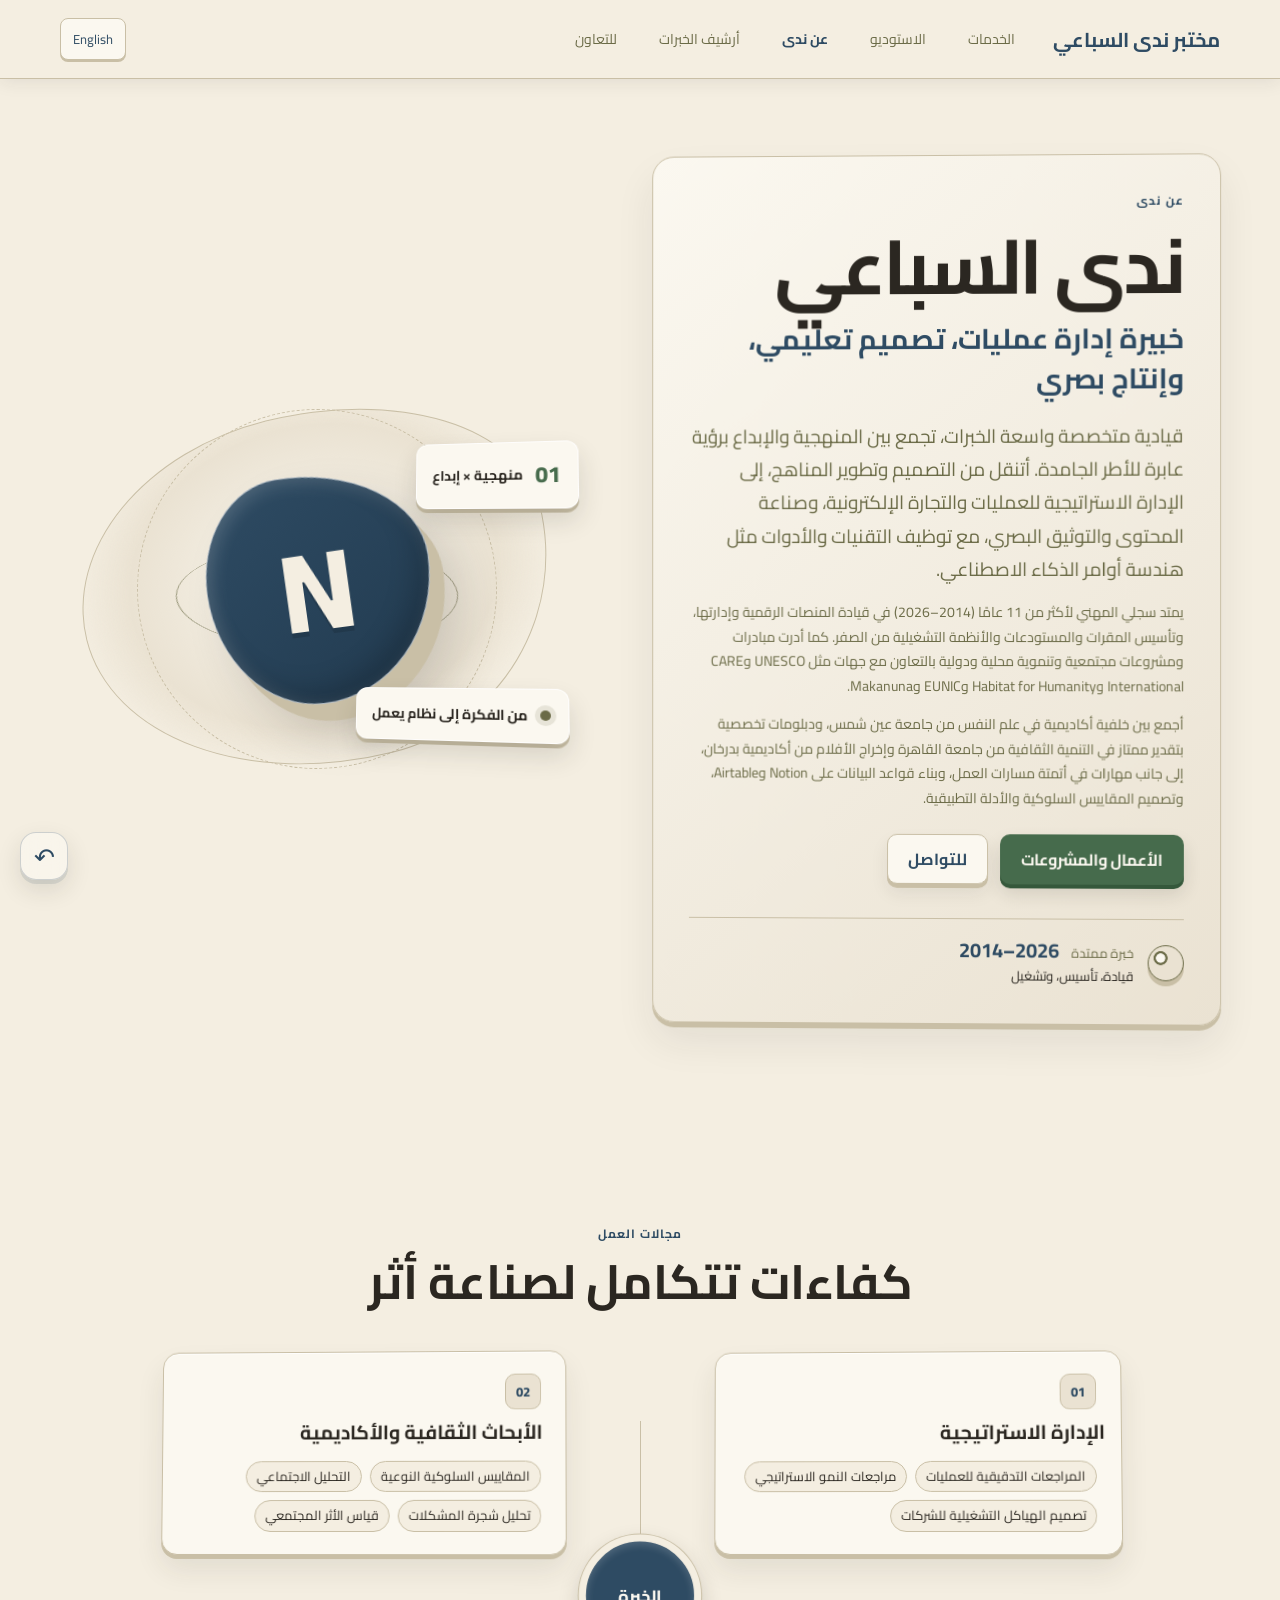
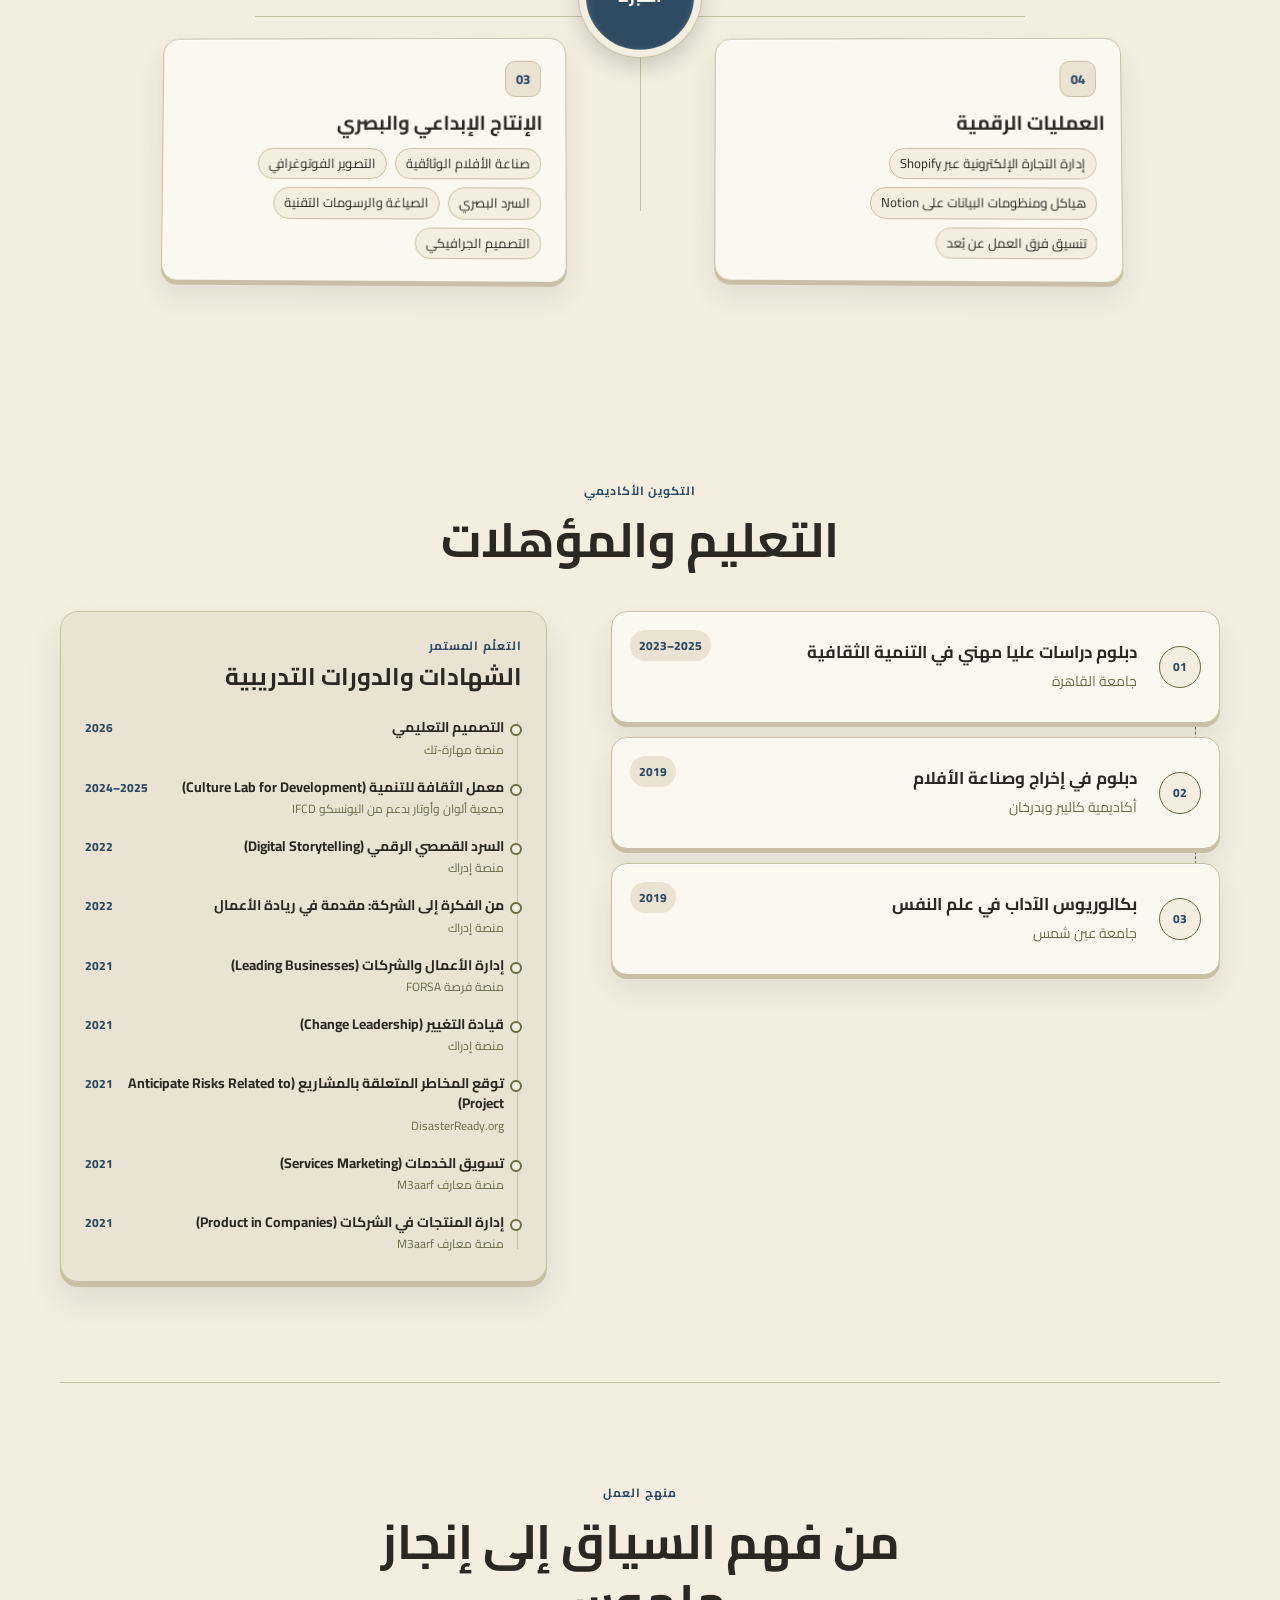
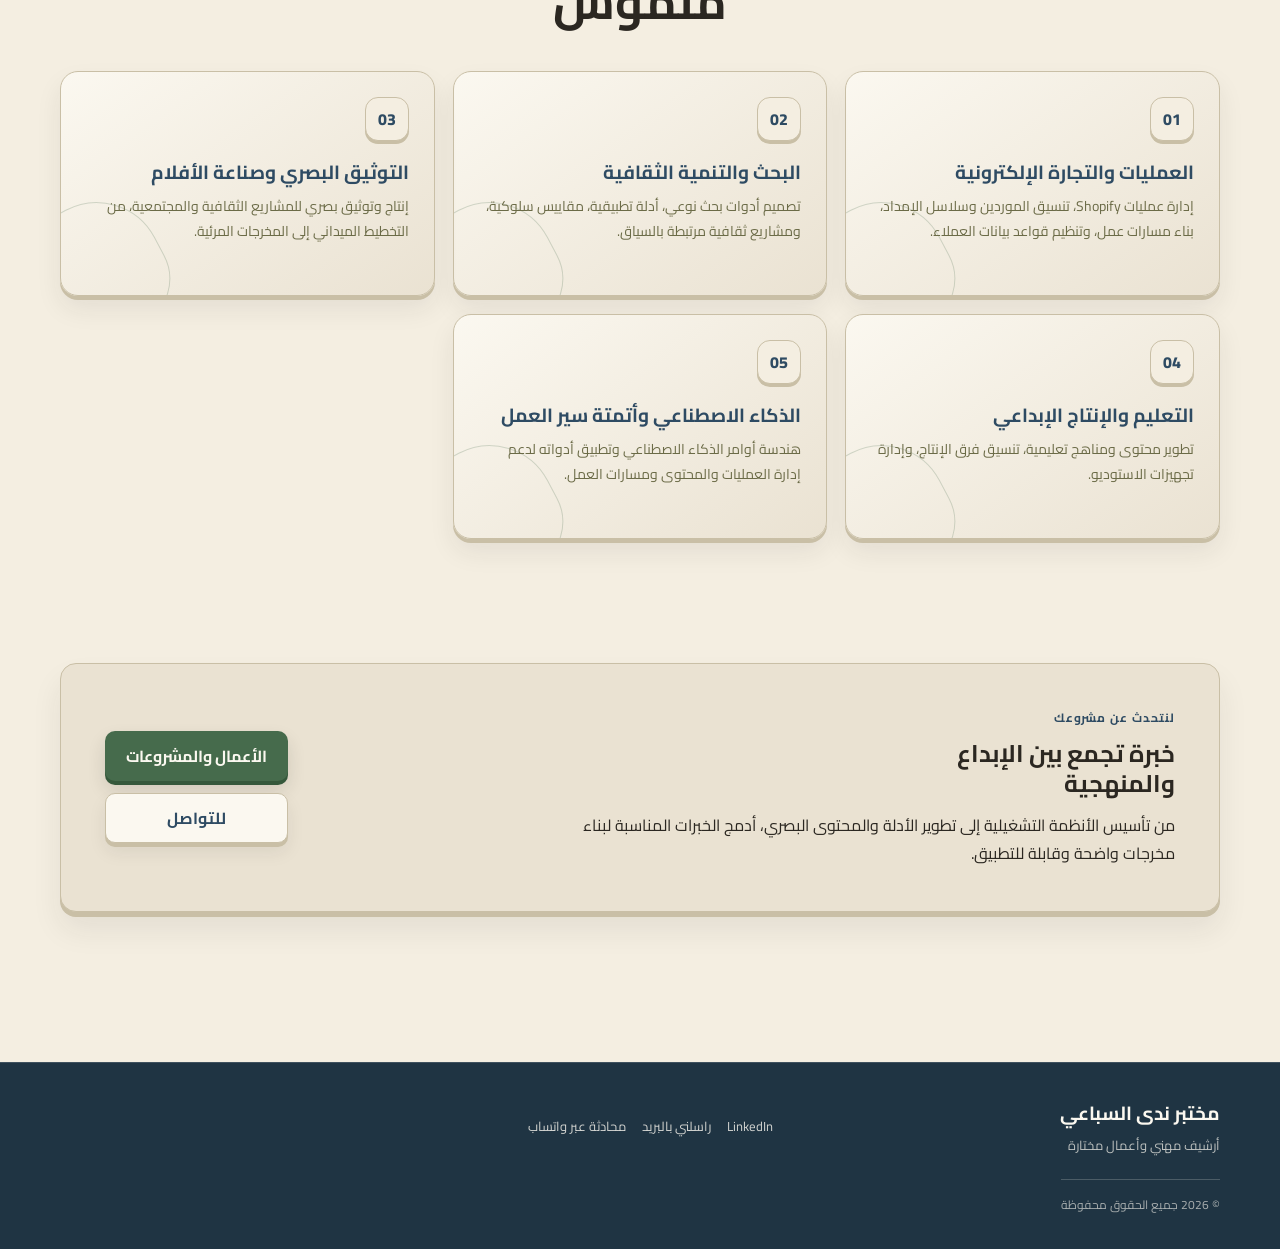
==== about.html @ 6139aafd "Initial commit" ====
<!doctype html>
<html lang="ar" dir="rtl">
<head>
  <meta charset="utf-8">
  <meta name="viewport" content="width=device-width, initial-scale=1">
  <meta name="description" content="ندى السباعي قيادية متخصصة في إدارة العمليات والتجارة الإلكترونية، والتصميم التعليمي، والأبحاث الثقافية، والإنتاج البصري، وهندسة أوامر الذكاء الاصطناعي، بخبرة تمتد لأكثر من 11 عامًا.">
  <title>ندى السباعي | إدارة العمليات، الأبحاث والإنتاج البصري</title>
  <link rel="preconnect" href="https://fonts.googleapis.com">
  <link rel="preconnect" href="https://fonts.gstatic.com" crossorigin>
  <link href="https://fonts.googleapis.com/css2?family=Cairo:wght@400;500;600;700;800&display=swap" rel="stylesheet">
  <link rel="stylesheet" href="style.css">
  <script type="application/ld+json">
    {
      "@context": "https://schema.org",
      "@type": "AboutPage",
      "name": "About Nada Elsebaee",
      "mainEntity": {
        "@type": "Person",
        "name": "Nada Elsebaee",
        "alternateName": "SOUAD (NADA) AHMED EL-SEBAEE",
        "jobTitle": "Operations leader, instructional designer, and visual producer",
        "sameAs": [
          "https://linkedin.com/in/nada-elsebaee-25632b138"
        ],
        "knowsAbout": [
          "Strategic operations",
          "Digital operations",
          "Instructional design",
          "Cultural and academic research",
          "Creative and visual production",
          "AI prompt engineering"
        ]
      }
    }
  </script>
</head>
<body data-page="about">
  <div id="site-header"></div>
  <main class="wrap page-main about-main">
    <section class="about-hero" aria-labelledby="about-title">
      <header class="about-hero-copy">
        <p class="eyebrow" data-copy="aboutEyebrow">عن ندى</p>
        <h1 id="about-title" data-copy="aboutTitle">ندى السباعي</h1>
        <p class="about-subtitle" data-about="subtitle">خبيرة إدارة عمليات، تصميم تعليمي، وإنتاج بصري</p>
        <p class="lead about-lead" data-about="intro">قيادية متخصصة واسعة الخبرات، تجمع بين المنهجية والإبداع برؤية عابرة للأطر الجامدة. أتنقل من التصميم وتطوير المناهج، إلى الإدارة الاستراتيجية للعمليات والتجارة الإلكترونية، وصناعة المحتوى والتوثيق البصري، مع توظيف التقنيات والأدوات مثل هندسة أوامر الذكاء الاصطناعي.</p>
        <p class="about-bio-detail" data-about="experienceStory">يمتد سجلي المهني لأكثر من 11 عامًا (2014–2026) في قيادة المنصات الرقمية وإدارتها، وتأسيس المقرات والمستودعات والأنظمة التشغيلية من الصفر. كما أدرت مبادرات ومشروعات مجتمعية وتنموية محلية ودولية بالتعاون مع جهات مثل UNESCO وCARE International وHabitat for Humanity وEUNIC وMakanuna.</p>
        <p class="about-bio-detail" data-about="educationStory">أجمع بين خلفية أكاديمية في علم النفس من جامعة عين شمس، ودبلومات تخصصية بتقدير ممتاز في التنمية الثقافية من جامعة القاهرة وإخراج الأفلام من أكاديمية بدرخان، إلى جانب مهارات في أتمتة مسارات العمل، وبناء قواعد البيانات على Notion وAirtable، وتصميم المقاييس السلوكية والأدلة التطبيقية.</p>
        <div class="about-actions">
          <a class="button button-primary" href="archive.html" data-about="workCta">الأعمال والمشروعات</a>
          <a class="button button-secondary" href="contact.html" data-about="contactCta">للتواصل</a>
        </div>
        <div class="about-experience">
          <span class="about-experience-mark" aria-hidden="true"></span>
          <div>
            <span class="about-experience-label" data-about="experienceLabel">خبرة ممتدة</span>
            <strong data-about="experienceValue" dir="ltr">2014–2026</strong>
            <span data-about="experienceCaption">قيادة، تأسيس، وتشغيل</span>
          </div>
        </div>
      </header>
      <div class="about-hero-visual" aria-hidden="true">
        <div class="about-orbit about-orbit-outer"></div>
        <div class="about-orbit about-orbit-inner"></div>
        <div class="about-visual-disc"><span>N</span></div>
        <div class="about-float-card about-float-card-top"><span>01</span><b data-about="heroVisualLabel">منهجية × إبداع</b></div>
        <div class="about-float-card about-float-card-bottom"><span class="about-float-dot"></span><b data-about="heroVisualCaption">من الفكرة إلى نظام يعمل</b></div>
      </div>
    </section>

    <section class="about-section about-expertise-section" aria-labelledby="competencies-title">
      <header class="about-section-heading">
        <p class="eyebrow" data-about="competenciesEyebrow">مجالات العمل</p>
        <h2 id="competencies-title" data-about="competenciesTitle">كفاءات تتكامل لصناعة أثر</h2>
      </header>
      <div class="about-expertise-graphic">
        <div class="about-competencies" id="about-competencies"></div>
        <div class="about-expertise-core" aria-hidden="true"><span data-about="competenciesCenter">الخبرة</span></div>
      </div>
    </section>

    <section class="about-section about-learning-section" aria-labelledby="education-title">
      <header class="about-section-heading">
        <p class="eyebrow" data-about="educationEyebrow">التكوين الأكاديمي</p>
        <h2 id="education-title" data-about="educationTitle">التعليم والمؤهلات</h2>
      </header>
      <ol class="about-education-list" id="about-education"></ol>
      <aside class="about-training-rail" aria-labelledby="training-title">
        <div class="about-training-heading">
          <p class="eyebrow" data-about="trainingEyebrow">التعلّم المستمر</p>
          <h2 id="training-title" data-about="trainingTitle">الشهادات والدورات التدريبية</h2>
        </div>
        <ol class="about-training-list" id="about-trainings"></ol>
      </aside>
    </section>

    <section class="about-section about-approach-section" aria-labelledby="approach-title">
      <header class="about-section-heading">
        <p class="eyebrow" data-home="approachEyebrow"></p>
        <h2 id="approach-title" data-home="approachTitle"></h2>
      </header>
      <div class="about-approach-grid" id="about-approach"></div>
    </section>

    <section class="about-cta" aria-labelledby="about-cta-title">
      <div class="about-cta-copy">
        <p class="eyebrow" data-about="ctaEyebrow">لنتحدث عن مشروعك</p>
        <h2 id="about-cta-title" data-about="ctaTitle">خبرة تجمع بين الإبداع والمنهجية</h2>
        <p data-about="ctaText">من تأسيس الأنظمة التشغيلية إلى تطوير الأدلة والمحتوى البصري، أدمج الخبرات المناسبة لبناء مخرجات واضحة وقابلة للتطبيق.</p>
      </div>
      <div class="about-cta-actions">
        <a class="button button-primary" href="archive.html" data-about="workCta">الأعمال والمشروعات</a>
        <a class="button button-secondary" href="contact.html" data-about="contactCta">للتواصل</a>
      </div>
    </section>
  </main>
  <div id="site-footer"></div>
  <script src="content.js"></script>
  <script src="script.js"></script>
</body>
</html>
---- style.css ----
:root {
  color-scheme: light;
  --paper: #F4EEE1;
  --ink: #2B2721;
  --rust: #B5593A;
  --olive: #6B6B47;
  --blue: #2E4B63;
  --line: #C9BFA6;
  --white: #FBF8F0;
  --surface: #EAE2D2;
  --surface-blue: #E7E0D2;
  --muted: var(--olive);
  --blue-dark: #223B50;
  --accent-green: #466B4C;
  --accent-green-light: #C9D8B8;
  --gold: var(--accent-green);
  --page-gutter: 24px;
  --serif: "Cairo", Tahoma, Arial, sans-serif;
  --sans: "Cairo", Tahoma, Arial, sans-serif;
  font-family: var(--sans);
  color: var(--ink);
  background: var(--paper);
  font-synthesis: none;
  text-rendering: optimizeLegibility;
}

* { box-sizing: border-box; }
html { scroll-behavior: smooth; }
body {
  margin: 0;
  background: var(--paper);
  color: var(--ink);
  font-size: 16px;
  line-height: 1.75;
}
body, button { font-family: var(--sans); }
a { color: var(--blue); }
a:hover { color: var(--blue-dark); }
button { color: inherit; }
button:focus-visible, a:focus-visible {
  outline: 3px solid var(--gold);
  outline-offset: 3px;
}
::selection { background: var(--gold); color: var(--ink); }
.wrap {
  width: min(1160px, calc(100% - var(--page-gutter) - var(--page-gutter)));
  margin-inline: auto;
}
.is-hidden { display: none !important; }

#site-header {
  position: sticky;
  top: 0;
  z-index: 30;
}
.site-header {
  position: relative;
  background: rgba(244,238,225,.96);
  border-bottom: 1px solid var(--line);
  backdrop-filter: blur(12px);
  box-shadow: 0 4px 16px rgba(43,39,33,.08);
}
.header-inner {
  min-height: 78px;
  display: flex;
  align-items: center;
  gap: clamp(12px, 2vw, 28px);
}
.brand, .footer-brand {
  color: var(--blue);
  font-family: var(--serif);
  font-size: 20px;
  font-weight: 700;
  text-decoration: none;
  white-space: nowrap;
}
.nav-shell {
  position: relative;
  min-width: 0;
  flex: 1 1 0;
}
.main-nav {
  display: flex;
  align-items: center;
  gap: clamp(12px, 1.8vw, 22px);
  overflow-x: auto;
  overflow-y: hidden;
  padding: 8px 2px;
  scrollbar-width: none;
  overscroll-behavior-x: contain;
  -webkit-overflow-scrolling: touch;
  touch-action: pan-x;
  scroll-padding-inline: 12px;
  white-space: nowrap;
}
.main-nav::-webkit-scrollbar { display: none; }
.nav-scroll {
  position: absolute;
  top: 50%;
  z-index: 2;
  display: none;
  width: 30px;
  height: 34px;
  place-items: center;
  padding: 0;
  border: 1px solid var(--line);
  border-radius: 7px;
  background: rgba(244,238,225,.96);
  color: var(--blue);
  cursor: pointer;
  line-height: 1;
  transform: translateY(-50%);
}
.nav-scroll svg { display: block; direction: ltr; }
.nav-scroll-left { left: 0; }
.nav-scroll-right { right: 0; }
.nav-scroll:disabled { opacity: .35; cursor: default; }
.nav-shell.has-overflow .main-nav { scroll-behavior: smooth; }
.nav-shell.has-overflow .main-nav { padding-inline: 38px; }
.nav-shell.has-overflow .nav-scroll { display: none; }
.header-controls { flex: 0 0 auto; }
@media (hover: hover) and (pointer: fine) {
  .nav-shell.has-overflow .nav-scroll { display: grid; }
}
.nav-link {
  display: inline-flex;
  align-items: center;
  min-height: 34px;
  padding: 5px 9px;
  border: 1px solid transparent;
  border-radius: 8px;
  color: var(--muted);
  font-size: 14px;
  text-decoration: none;
  white-space: nowrap;
  transform: perspective(500px) translateZ(0);
  transition: color .18s ease, transform .18s ease, box-shadow .18s ease, background-color .18s ease;
}
.nav-link:hover, .nav-link.is-active { color: var(--blue); }
.nav-link.is-active { font-weight: 700; }
.nav-link:hover, .nav-link:focus-visible {
  border-color: var(--line);
  background: var(--white);
  box-shadow: 0 5px 10px rgba(46,75,99,.14);
  transform: perspective(500px) translateY(-2px) rotateX(7deg);
}
.header-controls { display: flex; align-items: center; gap: 10px; }
.language-toggle {
  background: var(--white);
  border: 1px solid var(--line);
  border-radius: 8px;
  cursor: pointer;
}
.language-toggle { padding: 8px 12px; color: var(--blue); font-size: 13px; }

.hero {
  display: grid;
  grid-template-columns: minmax(0, 1.1fr) minmax(300px, .9fr);
  gap: clamp(32px, 6vw, 88px);
  align-items: center;
  padding-block: clamp(56px, 8vw, 104px);
}
.eyebrow {
  margin: 0 0 12px;
  color: var(--blue);
  font-size: 12px;
  font-weight: 700;
  letter-spacing: .08em;
  line-height: 1.6;
  text-transform: uppercase;
}
h1, h2, h3, p { margin-top: 0; }
h1, h2 {
  color: var(--ink);
  font-family: var(--serif);
  line-height: 1.25;
}
.hero h1 {
  max-width: 15ch;
  margin-bottom: 16px;
  color: var(--blue);
  font-size: clamp(42px, 6vw, 72px);
  line-height: 1.32;
  letter-spacing: normal;
}
.hero-subtitle {
  margin-bottom: 18px;
  color: var(--ink);
  font-size: clamp(16px, 2vw, 20px);
  font-weight: 600;
  line-height: 1.65;
}
.hero-text, .lead {
  max-width: 66ch;
  margin-bottom: 0;
  color: var(--muted);
  font-size: 18px;
}
.actions { display: flex; flex-wrap: wrap; gap: 12px; margin-top: 28px; }
.button {
  display: inline-flex;
  min-height: 48px;
  align-items: center;
  justify-content: center;
  padding: 10px 20px;
  border: 1px solid transparent;
  border-radius: 8px;
  font-weight: 700;
  text-decoration: none;
  transition: transform .18s ease, background-color .18s ease;
}
.button:hover { transform: translateY(-2px); }
.button-primary { background: var(--blue); color: var(--white); }
.button-primary:hover { background: var(--blue-dark); color: var(--white); }
.button-secondary { border-color: var(--line); background: var(--white); color: var(--blue); }
.hero-proof { margin: 20px 0 0; color: var(--muted); font-size: 14px; }

.media-placeholder {
  position: relative;
  display: flex;
  overflow: hidden;
  align-items: center;
  justify-content: center;
  background: var(--white);
  border: 1px solid var(--line);
  color: #918975;
}
.hero-visual {
  min-height: 420px;
  flex-direction: column;
  gap: 18px;
  border-radius: 18px;
  box-shadow: 0 22px 60px rgba(46,75,99,.12);
}
.placeholder-mark {
  display: grid;
  width: 66px;
  height: 66px;
  place-items: center;
  border: 1px solid var(--line);
  border-radius: 50%;
  color: #D2C9B7;
  font-family: var(--serif);
  font-size: 30px;
}
.placeholder-caption { color: #918975; font-size: 12px; }

.proof-strip { background: var(--blue); color: var(--white); }
.proof-grid { display: grid; grid-template-columns: repeat(3, 1fr); padding-block: 26px; }
.proof-grid > div { display: flex; flex-direction: column; align-items: center; padding: 0 18px; text-align: center; }
.proof-grid > div + div { border-inline-start: 1px solid rgba(251,248,240,.3); }
.proof-grid strong { color: var(--accent-green-light); font-family: var(--serif); font-size: 25px; line-height: 1.25; }
.proof-grid span { color: rgba(251,248,240,.9); font-size: 13px; }

.section { padding-block: 76px; }
.section-tint { background: var(--surface); }
.home-services-intro { max-width: 62ch; margin: 12px 0 0; color: var(--muted); font-size: 16px; }
.service-grid { display: grid; grid-template-columns: repeat(3, minmax(0, 1fr)); gap: 20px; }
.service-card {
  position: relative;
  display: flex;
  min-width: 0;
  min-height: 270px;
  flex-direction: column;
  align-items: flex-start;
  overflow: hidden;
  padding: 24px;
  border: 1px solid var(--line);
  border-radius: 16px;
  background: var(--white);
  box-shadow: 0 4px 0 var(--line), 0 15px 28px rgba(43,39,33,.08), inset 0 1px rgba(255,255,255,.85);
  transform: perspective(1000px) translateZ(0) rotateX(1deg);
  transform-style: preserve-3d;
  transition: transform .25s ease, box-shadow .25s ease, border-color .25s ease;
}
.service-card::after {
  position: absolute;
  top: -50px;
  inset-inline-end: -40px;
  width: 180px;
  height: 180px;
  border: 1px solid rgba(107,107,71,.18);
  border-radius: 50%;
  background: radial-gradient(circle at 36% 36%, rgba(201,216,184,.28), transparent 68%);
  content: "";
  pointer-events: none;
  transform: translateZ(14px);
}
.service-card:hover, .service-card:focus-within {
  z-index: 2;
  border-color: var(--olive);
  box-shadow: 0 8px 0 var(--line), 0 24px 40px rgba(43,39,33,.15), inset 0 1px rgba(255,255,255,.9);
  transform: perspective(1000px) translateY(-6px) rotateX(3deg) rotateY(-2deg);
}
.service-card-number {
  position: relative;
  z-index: 1;
  display: inline-grid;
  width: 42px;
  height: 42px;
  place-items: center;
  margin-bottom: 20px;
  border: 1px solid var(--line);
  border-radius: 12px;
  background: var(--surface);
  box-shadow: 0 3px 0 var(--line);
  color: var(--blue);
  font-size: 14px;
  font-weight: 800;
  transform: translateZ(25px);
}
.service-card-orbit {
  position: absolute;
  top: 15px;
  inset-inline-end: 15px;
  width: 74px;
  height: 74px;
  border: 1px solid rgba(46,75,99,.22);
  border-radius: 50%;
  transform: rotateX(62deg) rotateZ(-28deg) translateZ(20px);
  pointer-events: none;
}
.service-card-title { position: relative; z-index: 1; max-width: 28ch; margin: 0 0 10px; font-size: 19px; line-height: 1.5; transform: translateZ(18px); }
.service-card-description { position: relative; z-index: 1; margin: 0 0 18px; color: var(--muted); font-size: 14px; line-height: 1.8; }
.service-card-link { position: relative; z-index: 1; margin-top: auto; color: var(--blue); font-size: 13px; font-weight: 800; text-decoration: none; }
.service-card-link:hover { text-decoration: underline; text-underline-offset: 4px; }
.service-card-home { min-height: 245px; }
.service-card-home .service-card-title { margin-bottom: 8px; }
.service-card-home .service-card-description { margin-bottom: 16px; }
.services-main { padding-top: clamp(42px, 7vw, 84px); }
.services-hero { position: relative; display: flex; min-height: 300px; flex-direction: column; justify-content: center; overflow: hidden; margin-bottom: 42px; padding: clamp(28px, 6vw, 64px); border: 1px solid var(--line); border-radius: 24px; background: linear-gradient(115deg, var(--surface), var(--white)); box-shadow: 0 6px 0 var(--line), 0 22px 40px rgba(43,39,33,.08); isolation: isolate; }
.services-hero h1 { position: relative; z-index: 1; max-width: 16ch; margin: 0 0 14px; color: var(--blue); font-size: clamp(38px, 5.5vw, 64px); line-height: 1.25; }
.services-hero > .eyebrow, .services-hero > .lead { position: relative; z-index: 1; max-width: 62ch; }
.services-hero-orbit { position: absolute; top: 50%; inset-inline-end: 8%; display: grid; width: clamp(170px, 22vw, 260px); aspect-ratio: 1; place-items: center; border: 1px solid rgba(46,75,99,.2); border-radius: 50%; background: radial-gradient(circle at 35% 30%, var(--white), var(--surface) 66%, transparent 68%); box-shadow: inset 0 0 0 14px rgba(255,255,255,.28), 0 18px 34px rgba(43,39,33,.1); color: var(--blue); font-size: clamp(24px, 4vw, 42px); font-weight: 800; transform: translateY(-50%) rotate(-12deg); }
.services-hero-orbit::before, .services-hero-orbit::after { position: absolute; inset: 12%; border: 1px dashed rgba(107,107,71,.42); border-radius: 50%; content: ""; transform: rotate(38deg) scaleY(.62); }
.services-hero-orbit::after { inset: -4%; border-style: solid; opacity: .45; transform: rotate(-35deg) scaleY(.72); }
.services-hero-orbit span { transform: translateZ(24px); }
.services-grid-section { padding-bottom: clamp(48px, 7vw, 82px); }
.services-page-grid { grid-template-columns: repeat(2, minmax(0, 1fr)); gap: 22px; }
.services-page-grid .service-card { min-height: 340px; padding: 28px; }
.service-example-list { position: relative; z-index: 1; display: flex; flex-wrap: wrap; gap: 8px; margin: auto 0 0; padding: 18px 0 0; list-style: none; }
.service-example-link { display: inline-flex; min-height: 34px; align-items: center; padding: 5px 11px; border: 1px solid var(--line); border-radius: 999px; background: var(--paper); color: var(--blue); font-size: 12px; font-weight: 700; line-height: 1.5; text-decoration: none; transition: transform .18s ease, box-shadow .18s ease; }
.service-example-link:hover, .service-example-link:focus-visible { box-shadow: 0 3px 0 var(--line); transform: translateY(-2px); }
.services-contact-panel { display: grid; grid-template-columns: 74px minmax(0, 1fr) auto; gap: 22px; align-items: center; margin-bottom: 60px; padding: clamp(22px, 4vw, 38px); border: 1px solid var(--line); border-radius: 20px; background: var(--blue); box-shadow: 0 6px 0 var(--blue-dark), 0 20px 36px rgba(43,39,33,.16); color: var(--white); }
.services-contact-mark { display: grid; width: 68px; height: 68px; place-items: center; border: 1px solid rgba(255,255,255,.35); border-radius: 18px; background: rgba(255,255,255,.1); box-shadow: 0 5px 0 rgba(0,0,0,.12); color: var(--white); font-size: 32px; font-weight: 800; transform: perspective(500px) rotateY(-12deg) rotateX(5deg); }
.services-contact-panel .eyebrow { color: var(--accent-green-light); }
.services-contact-panel h2 { max-width: 32ch; margin: 0; color: var(--white); font-size: clamp(22px, 3vw, 32px); }
.services-contact-actions { display: flex; flex-direction: column; gap: 10px; }
.services-contact-actions .button-primary { background: var(--accent-green); }
.services-contact-actions .button-secondary { border-color: rgba(255,255,255,.4); }
.section-heading {
  display: flex;
  align-items: end;
  justify-content: space-between;
  gap: 24px;
  margin-bottom: 28px;
}
.section-heading h2, .section h2 { margin-bottom: 0; font-size: clamp(28px, 3.5vw, 40px); }
.text-link { color: var(--blue); font-size: 14px; font-weight: 700; text-decoration: none; }
.text-link:hover { text-decoration: underline; text-underline-offset: 4px; }
.project-grid { display: grid; grid-template-columns: repeat(3, minmax(0, 1fr)); gap: 22px; }
.experience-timeline {
  position: relative;
  display: flex;
  gap: 8px;
  margin: 0 0 22px;
  padding: 0 4px 12px;
  overflow-x: auto;
  direction: rtl;
  scrollbar-width: thin;
  scrollbar-color: var(--line) transparent;
}
.experience-timeline::before {
  position: absolute;
  right: 10px;
  bottom: 5px;
  left: 10px;
  height: 2px;
  background: var(--line);
  content: "";
}
.experience-year {
  position: relative;
  z-index: 1;
  min-width: 56px;
  padding: 4px 9px;
  border: 1px solid transparent;
  border-radius: 100px;
  background: var(--paper);
  color: var(--muted);
  cursor: pointer;
  font: inherit;
  font-size: 13px;
  line-height: 1.5;
  white-space: nowrap;
  transition: color .2s ease, border-color .2s ease, background-color .2s ease;
}
.experience-year:hover, .experience-year.is-active {
  border-color: var(--blue);
  background: var(--blue);
  color: var(--white);
}
.experience-carousel-controls {
  display: flex;
  justify-content: space-between;
  gap: 12px;
  margin-bottom: 12px;
}
.carousel-arrow {
  display: grid;
  width: 44px;
  height: 44px;
  place-items: center;
  border: 1px solid var(--blue);
  border-radius: 50%;
  background: var(--white);
  color: var(--blue);
  cursor: pointer;
  font: inherit;
  font-size: 30px;
  line-height: 1;
  box-shadow: 0 3px 0 var(--blue), 0 6px 12px rgba(46,75,99,.12);
  transition: background-color .18s ease, color .18s ease, transform .18s ease, box-shadow .18s ease;
}
.carousel-arrow:hover:not(:disabled) {
  background: var(--blue);
  color: var(--white);
  box-shadow: 0 1px 0 var(--blue), 0 3px 8px rgba(46,75,99,.16);
  transform: translateY(2px);
}
.carousel-arrow:disabled { opacity: .4; cursor: default; box-shadow: none; }
.experience-carousel {
  overflow-x: auto;
  overflow-y: hidden;
  direction: rtl;
  scroll-behavior: smooth;
  scroll-snap-type: x mandatory;
  scrollbar-width: thin;
  scrollbar-color: var(--line) transparent;
  -webkit-overflow-scrolling: touch;
}
.experience-track {
  display: flex;
  width: 100%;
  grid-template-columns: none;
  gap: 22px;
  padding: 4px 2px 10px;
}
.experience-track .project-card {
  min-width: 0;
  flex: 0 0 calc((100% - 44px) / 3);
  scroll-snap-align: start;
}
.project-card {
  display: flex;
  min-width: 0;
  min-height: 350px;
  overflow: hidden;
  border: 1px solid var(--line);
  border-radius: 14px;
  background: var(--white);
  box-shadow: 0 2px 0 rgba(46,75,99,.12), 0 8px 18px rgba(43,39,33,.08), inset 0 1px rgba(255,255,255,.8);
  transform: perspective(1100px) translateZ(0) rotateX(0) rotateY(0);
  transform-style: preserve-3d;
  transition: box-shadow .28s ease, transform .28s ease, border-color .28s ease;
}
.project-card:hover, .project-card:focus-within {
  border-color: var(--line);
  box-shadow: 0 4px 0 rgba(46,75,99,.12), 0 18px 30px rgba(46,75,99,.18), inset 0 1px rgba(255,255,255,.8);
  transform: perspective(1100px) translateY(-5px) rotateX(2deg) rotateY(-1deg);
}
.project-card-link {
  display: flex;
  height: 100%;
  flex: 1;
  flex-direction: column;
  padding-bottom: 22px;
  color: inherit;
  text-decoration: none;
}
.card-image {
  height: 0;
  max-height: 0;
  flex-direction: column;
  gap: 10px;
  border: 0;
  opacity: 0;
  transform: perspective(900px) rotateX(-8deg) scale(.97);
  transform-origin: top center;
  transition: max-height .42s cubic-bezier(.2,.75,.25,1), height .42s cubic-bezier(.2,.75,.25,1), opacity .24s ease, transform .42s cubic-bezier(.2,.75,.25,1), border-color .2s ease;
}
.card-photo { width: 100%; height: 100%; object-fit: cover; }
.project-card:hover .card-image, .project-card:focus-within .card-image {
  height: 190px;
  max-height: 190px;
  border-bottom: 1px solid var(--line);
  opacity: 1;
  transform: perspective(900px) rotateX(0) scale(1);
}
.card-image .placeholder-caption { opacity: .7; }
.card-meta {
  display: flex;
  min-height: 54px;
  flex-wrap: wrap;
  align-items: center;
  justify-content: space-between;
  gap: 4px 8px;
  padding: 12px 18px 7px;
}
.category-tag { color: var(--blue); font-size: 12px; font-weight: 700; }
.card-years { color: var(--muted); font-size: 12px; }
.card-title {
  display: -webkit-box;
  min-height: 2.7em;
  overflow: hidden;
  margin: 4px 18px 8px;
  font-family: var(--sans);
  font-size: 20px;
  font-weight: 700;
  line-height: 1.35;
  -webkit-box-orient: vertical;
  -webkit-line-clamp: 2;
}
.card-summary {
  display: -webkit-box;
  min-height: 4.95em;
  overflow: hidden;
  margin: 0 18px 16px;
  color: var(--muted);
  font-size: 14px;
  line-height: 1.65;
  -webkit-box-orient: vertical;
  -webkit-line-clamp: 3;
}
.card-cta {
  align-self: flex-start;
  margin: auto 18px 0;
  padding: 8px 12px;
  border: 1px solid var(--blue);
  border-radius: 7px;
  background: var(--white);
  box-shadow: 0 3px 0 var(--blue), 0 6px 12px rgba(46,75,99,.12);
  transition: transform .18s ease, box-shadow .18s ease, background-color .18s ease, color .18s ease;
}
.project-card:hover .card-cta, .project-card:focus-within .card-cta {
  background: var(--blue);
  color: var(--white);
  box-shadow: 0 1px 0 var(--blue), 0 3px 8px rgba(46,75,99,.16);
  transform: translateY(2px);
}

.capability-grid { display: grid; grid-template-columns: repeat(4, minmax(0, 1fr)); gap: 18px; }
.capability-card {
  min-height: 220px;
  padding: 24px;
  border: 1px solid var(--line);
  border-radius: 14px;
  background: var(--white);
  box-shadow: 0 2px 0 rgba(46,75,99,.12), 0 8px 18px rgba(43,39,33,.08), inset 0 1px rgba(255,255,255,.8);
  transform: perspective(900px) translateZ(0);
  transform-style: preserve-3d;
  transition: box-shadow .25s ease, transform .25s ease, border-color .25s ease;
}
.capability-card:hover, .capability-card:focus-within {
  border-color: var(--line);
  box-shadow: 0 4px 0 rgba(46,75,99,.12), 0 18px 30px rgba(46,75,99,.18), inset 0 1px rgba(255,255,255,.8);
  transform: perspective(1100px) translateY(-5px) rotateX(2deg) rotateY(-1deg);
}
.capability-number { color: var(--gold); font-family: var(--serif); font-size: 14px; font-weight: 700; }
.capability-card h3 { margin: 12px 0 8px; color: var(--blue); font-family: var(--serif); font-size: 19px; line-height: 1.4; }
.capability-card p { margin-bottom: 0; color: var(--muted); font-size: 14px; }
.home-bottom {
  display: flex;
  align-items: center;
  justify-content: space-between;
  gap: 30px;
  border-top: 1px solid var(--line);
}
.home-bottom h2 { margin-bottom: 10px; font-size: clamp(28px, 3.5vw, 40px); }
.home-bottom p:not(.eyebrow) { max-width: 65ch; margin-bottom: 0; color: var(--muted); }

.page-main { min-height: 65vh; padding-block: 72px 96px; }
.page-intro { max-width: 790px; margin-bottom: 44px; }
.page-intro h1, .project-heading h1 { margin-bottom: 14px; color: var(--blue); font-size: clamp(38px, 5vw, 58px); }
.page-intro .lead { font-size: 18px; }
.filter-bar { display: flex; flex-wrap: wrap; gap: 10px; margin: 0 0 12px; }
.filter-button {
  padding: 9px 15px;
  border: 1px solid var(--line);
  border-radius: 100px;
  background: var(--white);
  color: var(--muted);
  cursor: pointer;
  font-size: 13px;
}
.filter-button:hover, .filter-button.is-selected { border-color: var(--blue); background: var(--blue); color: var(--white); }
.results-count { margin: 0 0 20px; color: var(--muted); font-size: 13px; }

.archive-toolbar { margin-bottom: 18px; }
.archive-toolbar .filter-bar { margin-bottom: 8px; }
.timeline-layout {
  display: grid;
  grid-template-columns: 116px minmax(0, 1fr);
  gap: clamp(24px, 4vw, 56px);
  direction: ltr;
  align-items: start;
}
.year-timeline {
  position: sticky;
  top: calc(var(--site-header-height, 80px) + 16px);
  display: flex;
  flex-direction: column;
  align-items: center;
  max-height: calc(100vh - 130px);
  max-height: calc(100dvh - 130px);
  overflow-y: auto;
  padding: 10px 0 18px;
  direction: ltr;
  scrollbar-width: thin;
  scrollbar-color: var(--line) transparent;
}
.timeline-label {
  width: 100%;
  margin: 0 0 16px;
  color: var(--muted);
  font-size: 11px;
  line-height: 1.45;
  text-align: center;
}
.year-button {
  position: relative;
  display: grid;
  width: 48px;
  min-height: 44px;
  flex: 0 0 44px;
  place-items: center;
  padding: 0;
  border: 0;
  background: transparent;
  cursor: pointer;
  -webkit-tap-highlight-color: transparent;
}
.year-button-all {
  width: auto;
  min-height: 32px;
  flex: 0 0 32px;
  margin-bottom: 13px;
  padding: 0 9px;
  border: 1px solid var(--line);
  border-radius: 100px;
  background: var(--white);
  color: var(--muted);
  font-size: 10px;
  white-space: nowrap;
  transition: border-color .2s ease, background-color .2s ease, color .2s ease, box-shadow .2s ease;
}
.year-button-all:hover, .year-button-all.is-selected {
  border-color: var(--blue);
  background: var(--blue);
  color: var(--white);
  box-shadow: 0 4px 12px rgba(46,75,99,.2);
}
.year-track {
  position: relative;
  display: flex;
  flex-direction: column;
  align-items: center;
  padding-block: 2px;
}
.year-track::before {
  position: absolute;
  top: 20px;
  bottom: 20px;
  left: 50%;
  width: 3px;
  border-radius: 99px;
  background: linear-gradient(to bottom, #B9AD93, #E5DCCB);
  content: "";
  transform: translateX(-50%);
}
.year-dot {
  position: relative;
  z-index: 1;
  width: 12px;
  height: 12px;
  border: 2px solid var(--blue);
  border-radius: 50%;
  background: var(--white);
  box-shadow: 0 0 0 4px var(--white);
  transition: transform .28s cubic-bezier(.2,.8,.2,1), background .24s ease, border-color .24s ease, box-shadow .24s ease;
}
.year-number {
  position: absolute;
  left: 40px;
  z-index: 2;
  min-width: 54px;
  padding: 4px 9px;
  border: 1px solid rgba(46,75,99,.18);
  border-radius: 7px;
  background: var(--blue);
  color: var(--white);
  box-shadow: 0 5px 14px rgba(46,75,99,.2);
  font-size: 13px;
  font-weight: 700;
  text-align: center;
  opacity: 0;
  pointer-events: none;
  transform: translate3d(-7px, 0, 0) scale(.96);
  transition: opacity .22s ease, transform .28s cubic-bezier(.2,.8,.2,1);
}
.year-number::before {
  position: absolute;
  top: 50%;
  left: -4px;
  width: 7px;
  height: 7px;
  background: var(--blue);
  content: "";
  transform: translateY(-50%) rotate(45deg);
}
.year-button:hover .year-dot,
.year-button:focus-visible .year-dot,
.year-button.is-hovered .year-dot,
.year-button.is-selected .year-dot {
  background: var(--gold);
  border-color: var(--blue);
  box-shadow: 0 0 0 5px rgba(181,89,58,.2), 0 0 0 8px var(--white);
  transform: scale(1.32);
}
.year-button:hover .year-number,
.year-button:focus-visible .year-number,
.year-button.is-hovered .year-number,
.year-button.is-selected .year-number {
  opacity: 1;
  transform: translate3d(0, 0, 0) scale(1);
}
.year-timeline.is-hovering-year .year-button.is-selected:not(.is-hovered) .year-number {
  opacity: 0;
  transform: translate3d(-7px, 0, 0) scale(.96);
}
.year-timeline.is-hovering-year .year-button.is-selected:not(.is-hovered) .year-dot {
  box-shadow: 0 0 0 4px var(--white);
  transform: scale(1);
}
.timeline-results { min-width: 0; direction: var(--content-direction, rtl); }
.timeline-year-section {
  scroll-margin-top: calc(var(--site-header-height, 80px) + 16px);
  margin-bottom: 48px;
}
.timeline-year-heading {
  display: flex;
  align-items: center;
  gap: 14px;
  margin: 0 0 18px;
  color: var(--blue);
  font-family: var(--serif);
  font-size: clamp(26px, 3vw, 36px);
}
.timeline-year-heading::after { height: 1px; flex: 1; background: var(--line); content: ""; }
.timeline-year-section .project-grid { direction: var(--content-direction, rtl); }
.empty-year { color: var(--muted); }

.back-link { display: inline-block; margin-bottom: 32px; color: var(--blue); font-size: 14px; font-weight: 700; text-decoration: none; }
.project-heading { max-width: 850px; }
.project-heading .lead { margin-bottom: 30px; }
.project-cover { min-height: 360px; flex-direction: column; gap: 16px; border-radius: 16px; }
.project-facts {
  display: grid;
  grid-template-columns: minmax(0, .8fr) minmax(0, .8fr) minmax(0, 1.5fr);
  gap: 20px;
  margin: 26px 0 56px;
  padding: 20px 0;
  border-block: 1px solid var(--line);
}
.fact-item { min-width: 0; }
.fact-item dt { margin-bottom: 5px; color: var(--muted); font-size: 12px; font-weight: 700; }
.fact-item dd { margin: 0; overflow-wrap: anywhere; font-size: 14px; font-weight: 600; }
.project-content { display: grid; grid-template-columns: minmax(0, 1.2fr) minmax(220px, .8fr); gap: 54px; }
.project-section h2 { margin: 0 0 16px; font-size: 28px; }
.detail-list { margin: 0; padding-inline-start: 22px; }
.detail-list li { margin-bottom: 12px; color: var(--muted); }
.outcome-section { align-self: start; padding: 22px; border-radius: 12px; background: var(--surface); }
.project-gallery { padding-top: 58px; }
.media-grid { display: grid; grid-template-columns: repeat(3, 1fr); gap: 16px; margin-top: 16px; }
.gallery-placeholder { min-height: 190px; flex-direction: column; gap: 10px; border-radius: 10px; }
.gallery-placeholder .placeholder-mark { width: 44px; height: 44px; font-size: 20px; }
.media-links { display: flex; flex-wrap: wrap; gap: 8px 22px; margin: 18px 0 0; padding: 0; list-style: none; }
.more-projects { border-top: 1px solid var(--line); }
.more-projects h2 { margin-bottom: 22px; font-family: var(--serif); font-size: 28px; }

.writing-panel {
  display: grid;
  grid-template-columns: 80px 1fr;
  gap: 22px;
  align-items: start;
  padding: 30px;
  border: 1px solid var(--line);
  border-radius: 14px;
  background: var(--surface);
  box-shadow: 0 2px 0 rgba(46,75,99,.1), 0 8px 18px rgba(43,39,33,.06);
  transform: perspective(1100px) translateZ(0);
  transform-style: preserve-3d;
  transition: box-shadow .25s ease, transform .25s ease;
}
.writing-panel:hover { box-shadow: 0 4px 0 rgba(46,75,99,.1), 0 16px 26px rgba(46,75,99,.14); transform: perspective(1100px) translateY(-4px) rotateX(1.5deg); }
.writing-panel h2 { margin-bottom: 8px; font-size: 28px; }
.writing-panel p:not(.eyebrow) { max-width: 70ch; margin-bottom: 16px; color: var(--muted); }
.writing-panel-icon { display: grid; width: 64px; height: 64px; place-items: center; border-radius: 50%; background: var(--blue); color: var(--gold); font-size: 28px; }
.research-list { display: grid; grid-template-columns: repeat(2, minmax(0, 1fr)); gap: 14px; margin-top: 24px; }
.research-card, .education-item {
  position: relative;
  border: 1px solid var(--line);
  border-radius: 14px;
  background: var(--white);
  box-shadow: 0 2px 0 rgba(46,75,99,.12), 0 8px 18px rgba(43,39,33,.08), inset 0 1px rgba(255,255,255,.8);
  transform: perspective(1100px) translateZ(0);
  transform-style: preserve-3d;
  transition: box-shadow .25s ease, transform .25s ease, border-color .25s ease;
}
.research-card { padding: 22px 24px; }
.research-card:hover, .education-item:hover {
  border-color: var(--line);
  box-shadow: 0 4px 0 rgba(46,75,99,.12), 0 18px 30px rgba(46,75,99,.18), inset 0 1px rgba(255,255,255,.8);
  transform: perspective(1100px) translateY(-5px) rotateX(2deg) rotateY(-1deg);
}
.research-index { color: var(--gold); font-family: var(--serif); font-size: 13px; font-weight: 700; }
.research-card h3 { margin: 8px 0 12px; font-family: var(--serif); font-size: 19px; line-height: 1.5; }
.research-type { color: var(--muted); font-size: 12px; }
.note { margin: 20px 0 0; color: var(--muted); font-size: 13px; }

.about-main { padding-top: clamp(36px, 6vw, 76px); }
.about-hero { position: relative; display: grid; grid-template-columns: minmax(0, 1.05fr) minmax(300px, .95fr); gap: clamp(28px, 6vw, 84px); align-items: center; min-height: 590px; padding-bottom: clamp(50px, 8vw, 100px); }
.about-hero-copy { position: relative; z-index: 1; max-width: 700px; }
.about-hero-copy h1 { margin-bottom: 8px; font-size: clamp(42px, 6vw, 76px); line-height: 1.15; letter-spacing: -.04em; }
.about-subtitle { max-width: 32ch; margin-bottom: 20px; color: var(--blue); font-size: clamp(19px, 2.4vw, 28px); font-weight: 700; line-height: 1.45; }
.about-lead { max-width: 64ch; margin-bottom: 0; font-size: clamp(16px, 1.5vw, 19px); }
.about-bio-detail { max-width: 70ch; margin: 14px 0 0; color: var(--muted); font-size: 14px; }
.about-actions, .about-cta-actions { display: flex; flex-wrap: wrap; gap: 12px; margin-top: 24px; }
.about-experience { display: flex; align-items: center; gap: 14px; margin-top: 34px; padding-top: 18px; border-top: 1px solid var(--line); }
.about-experience-mark { width: 36px; height: 36px; flex: 0 0 36px; border: 1px solid var(--olive); border-radius: 50%; background: radial-gradient(circle at 35% 35%, var(--white) 0 14%, var(--olive) 16% 21%, transparent 23%), var(--surface); box-shadow: 0 5px 0 var(--line); }
.about-experience > div { display: grid; grid-template-columns: auto auto; column-gap: 12px; align-items: baseline; }
.about-experience-label { color: var(--muted); font-size: 13px; }
.about-experience strong { color: var(--blue); font-size: 20px; line-height: 1.3; }
.about-experience > div > span:last-child { grid-column: 1 / -1; font-size: 13px; }
.about-hero-visual { position: relative; display: grid; min-height: 420px; place-items: center; perspective: 1000px; isolation: isolate; }
.about-hero-visual::before { position: absolute; inset: 8% 4%; z-index: -1; border: 1px solid var(--line); border-radius: 48% 52% 43% 57% / 48% 42% 58% 52%; background: radial-gradient(ellipse at 50% 46%, var(--white), var(--surface) 56%, transparent 72%); content: ""; transform: rotate(-14deg); }
.about-orbit { position: absolute; width: min(82%, 360px); aspect-ratio: 1; border: 1px solid var(--line); border-radius: 50%; transform-style: preserve-3d; }
.about-orbit-outer { border-style: dashed; animation: about-orbit-turn 42s linear infinite; }
.about-orbit-inner { width: min(64%, 280px); border-color: var(--olive); opacity: .65; transform: rotateX(68deg) rotateZ(-24deg); }
.about-visual-disc { display: grid; width: clamp(150px, 19vw, 230px); aspect-ratio: 1; place-items: center; border: 1px solid rgba(255,255,255,.6); border-radius: 38% 62% 54% 46% / 46% 42% 58% 54%; background: linear-gradient(145deg, var(--blue), var(--blue-dark)); box-shadow: 12px 18px 0 var(--line), 22px 30px 48px rgba(43,39,33,.2), inset 5px 5px 18px rgba(255,255,255,.17), inset -10px -14px 26px rgba(0,0,0,.18); color: var(--paper); transform: rotate(-8deg) rotateY(-12deg); animation: about-disc-float 7s ease-in-out infinite; }
.about-visual-disc span { font-size: clamp(70px, 10vw, 112px); font-weight: 800; line-height: 1; text-shadow: 0 5px 0 rgba(0,0,0,.13); transform: translateZ(28px); }
.about-float-card { position: absolute; display: flex; align-items: center; gap: 12px; max-width: 240px; padding: 13px 16px; border: 1px solid rgba(255,255,255,.8); border-radius: 12px; background: var(--white); box-shadow: 0 12px 24px rgba(43,39,33,.14), 0 4px 0 var(--line); transform: perspective(700px) rotateY(-9deg) rotateX(4deg); }
.about-float-card b { font-size: 14px; }
.about-float-card-top { top: 15%; inset-inline-start: 0; }
.about-float-card-top > span { color: var(--rust); font-size: 22px; font-weight: 800; }
.about-float-card-bottom { right: 2%; bottom: 14%; }
.about-float-dot { width: 10px; height: 10px; flex: 0 0 10px; border-radius: 50%; background: var(--olive); box-shadow: 0 0 0 5px rgba(107,107,71,.14); }
.about-section { padding-block: clamp(54px, 8vw, 100px); }
.about-section-heading { max-width: 700px; margin: 0 auto 40px; text-align: center; }
.about-section-heading .eyebrow { margin-bottom: 8px; }
.about-section-heading h2 { margin-bottom: 0; font-size: clamp(30px, 4.4vw, 48px); line-height: 1.25; }
.about-expertise-section { position: relative; }
.about-expertise-graphic { position: relative; display: grid; max-width: 960px; min-height: 520px; grid-template-columns: minmax(0, 1fr) 148px minmax(0, 1fr); grid-template-rows: minmax(200px, auto) 84px minmax(200px, auto); align-items: stretch; margin-inline: auto; perspective: 1200px; background: linear-gradient(var(--line),var(--line)) center / 1px calc(100% - 140px) no-repeat, linear-gradient(90deg,var(--line),var(--line)) center / calc(100% - 190px) 1px no-repeat; }
.about-competencies { display: contents; }
.about-competency-card { position: relative; z-index: 1; min-width: 0; padding: 22px 24px; border: 1px solid var(--line); border-radius: 16px; background: var(--white); box-shadow: 0 3px 0 var(--line), 0 14px 28px rgba(43,39,33,.08), inset 0 1px rgba(255,255,255,.9); transform: perspective(950px) rotateX(1deg) rotateY(-1deg); transform-style: preserve-3d; transition: transform .28s ease, box-shadow .28s ease, border-color .28s ease; }
.about-competency-card:hover { z-index: 2; border-color: var(--olive); box-shadow: 0 7px 0 var(--line), 0 22px 36px rgba(43,39,33,.15), inset 0 1px rgba(255,255,255,.9); transform: perspective(950px) translateY(-6px) rotateX(4deg) rotateY(-3deg); }
.about-competency-card-1 { grid-column: 1; grid-row: 1; }
.about-competency-card-2 { grid-column: 3; grid-row: 1; }
.about-competency-card-3 { grid-column: 3; grid-row: 3; }
.about-competency-card-4 { grid-column: 1; grid-row: 3; }
.about-competency-index, .about-publication-index { display: inline-grid; width: 36px; height: 36px; place-items: center; margin-bottom: 12px; border: 1px solid var(--line); border-radius: 10px; background: var(--surface); color: var(--blue); font-size: 13px; font-weight: 800; }
.about-competency-card h3 { margin-bottom: 12px; font-size: 19px; line-height: 1.4; transform: translateZ(15px); }
.about-competency-items { display: flex; flex-wrap: wrap; gap: 8px; margin: 0; padding: 0; list-style: none; }
.about-competency-items li { padding: 5px 10px; border: 1px solid var(--line); border-radius: 999px; background: var(--paper); font-size: 13px; line-height: 1.5; }
.about-expertise-core { z-index: 2; display: grid; width: 120px; height: 120px; grid-column: 2; grid-row: 2; place-items: center; align-self: center; justify-self: center; border: 7px solid var(--paper); border-radius: 50%; background: var(--blue); box-shadow: 0 0 0 1px var(--line), 0 10px 22px rgba(43,39,33,.2), inset 0 3px 8px rgba(255,255,255,.18); color: var(--white); font-size: 16px; font-weight: 800; text-align: center; transform: translateZ(24px); }
.about-learning-section { display: grid; grid-template-columns: minmax(0, 1fr) minmax(300px, .8fr); gap: 32px clamp(24px, 5vw, 72px); align-items: start; }
.about-learning-section > .about-section-heading { grid-column: 1 / -1; margin-bottom: 10px; }
.about-education-list { position: relative; display: grid; gap: 14px; margin: 0; padding: 0; list-style: none; }
.about-education-list::before { position: absolute; inset-block: 26px; inset-inline-start: 24px; border-inline-start: 1px dashed var(--olive); content: ""; }
.about-education-record { position: relative; display: grid; grid-template-columns: 50px minmax(0, 1fr) auto; gap: 14px; align-items: center; min-height: 112px; padding: 18px; border: 1px solid var(--line); border-radius: 14px; background: var(--white); box-shadow: 0 3px 0 var(--line), 0 12px 24px rgba(43,39,33,.06); }
.about-education-index { z-index: 1; display: grid; width: 42px; height: 42px; place-items: center; border: 1px solid var(--olive); border-radius: 50%; background: var(--paper); color: var(--blue); font-size: 12px; font-weight: 800; }
.about-education-detail h3 { margin: 0 0 4px; font-size: 17px; line-height: 1.5; }
.about-education-institution { margin: 0; color: var(--muted); font-size: 14px; }
.about-education-year { align-self: start; padding: 5px 9px; border-radius: 999px; background: var(--surface); color: var(--blue); font-size: 12px; font-weight: 800; white-space: nowrap; }
.about-training-rail { position: relative; padding: 24px; border: 1px solid var(--line); border-radius: 18px; background: var(--surface); box-shadow: 0 5px 0 var(--line), 0 18px 32px rgba(43,39,33,.09); }
.about-training-heading h2 { margin: 0 0 20px; font-size: 24px; line-height: 1.4; }
.about-training-heading .eyebrow { margin-bottom: 5px; }
.about-training-list { position: relative; display: grid; gap: 0; margin: 0; padding-block: 4px; padding-inline-start: 18px; list-style: none; }
.about-training-list::before { position: absolute; inset-block: 8px; inset-inline-start: 4px; border-inline-start: 1px solid var(--line); content: ""; }
.about-training-record { position: relative; display: flex; justify-content: space-between; gap: 12px; padding: 0 0 18px; }
.about-training-record::before { position: absolute; top: 7px; inset-inline-start: -18px; width: 8px; height: 8px; border: 2px solid var(--olive); border-radius: 50%; background: var(--paper); content: ""; }
.about-training-record:last-child { padding-bottom: 0; }
.about-training-record h3 { margin: 0 0 3px; font-size: 14px; line-height: 1.45; }
.about-training-record p { margin: 0; color: var(--muted); font-size: 12px; line-height: 1.5; }
.about-training-year { flex: 0 0 auto; align-self: start; color: var(--blue); font-size: 12px; font-weight: 800; white-space: nowrap; }
.about-work-section { border-top: 1px solid var(--line); }
.about-publications-grid { display: grid; grid-template-columns: repeat(3, minmax(0, 1fr)); gap: 18px; }
.about-publication-card { position: relative; display: flex; min-height: 250px; flex-direction: column; align-items: flex-start; padding: 22px; border: 1px solid var(--line); border-radius: 15px; background: var(--white); box-shadow: 0 3px 0 var(--line), 0 12px 24px rgba(43,39,33,.07), inset 0 1px rgba(255,255,255,.8); transform: perspective(900px) translateZ(0); transform-style: preserve-3d; transition: transform .25s ease, box-shadow .25s ease; }
.about-publication-card:hover { box-shadow: 0 7px 0 var(--line), 0 22px 32px rgba(43,39,33,.15); transform: perspective(900px) translateY(-5px) rotateX(3deg) rotateY(-2deg); }
.about-publication-index { margin-bottom: 16px; color: var(--rust); }
.about-publication-card h3 { margin: 0 0 10px; font-size: 18px; line-height: 1.45; transform: translateZ(12px); }
.about-publication-card p { margin: 0 0 20px; font-size: 14px; }
.about-publication-meta { margin-top: auto; padding-top: 9px; border-top: 1px solid var(--line); color: var(--muted); font-size: 12px; font-weight: 700; }
.about-cta { display: grid; grid-template-columns: minmax(0, 1fr) auto; gap: 32px; align-items: center; margin-top: 24px; margin-bottom: 54px; padding: clamp(24px, 5vw, 44px); border: 1px solid var(--line); border-radius: 16px; background: var(--surface); box-shadow: 0 5px 0 var(--line), 0 18px 30px rgba(43,39,33,.08); }
.about-cta h2 { max-width: 25ch; margin-bottom: 12px; }
.about-cta-copy > p:last-child { max-width: 70ch; margin-bottom: 0; }
.about-cta-actions { flex-direction: column; margin-top: 0; }
@keyframes about-orbit-turn { to { transform: rotate(1turn); } }
@keyframes about-disc-float { 0%, 100% { transform: translateY(0) rotate(-8deg) rotateY(-12deg); } 50% { transform: translateY(-9px) rotate(-5deg) rotateY(-7deg); } }
.contact-main { min-height: 70vh; }
.contact-cards { display: grid; grid-template-columns: repeat(3, 1fr); gap: 16px; }
.contact-card {
  position: relative;
  display: flex;
  min-height: 224px;
  flex-direction: column;
  align-items: flex-start;
  gap: 10px;
  padding: 24px;
  border: 1px solid var(--line);
  border-radius: 14px;
  background: var(--white);
  box-shadow: 0 2px 0 rgba(46,75,99,.12), 0 8px 18px rgba(43,39,33,.08), inset 0 1px rgba(255,255,255,.8);
  color: var(--ink);
  text-decoration: none;
  transform: perspective(900px) translateZ(0);
  transform-style: preserve-3d;
  transition: border-color .22s ease, box-shadow .22s ease, transform .22s ease;
}
.contact-card:hover, .contact-card:focus-visible { transform: perspective(1100px) translateY(-5px) rotateX(2deg) rotateY(-1deg); border-color: var(--blue); box-shadow: 0 4px 0 rgba(46,75,99,.12), 0 18px 30px rgba(46,75,99,.18), inset 0 1px rgba(255,255,255,.8); color: var(--ink); }
.contact-card:focus-visible { outline: 3px solid rgba(70,107,76,.3); outline-offset: 3px; }
.contact-icon { width: 48px; height: 48px; margin-bottom: 4px; padding: 11px; border: 1px solid var(--line); border-radius: 12px; background: var(--paper); color: var(--olive); box-shadow: 0 2px 0 rgba(46,75,99,.12); }
.contact-label { color: var(--muted); font-size: 13px; }
.contact-card strong { overflow-wrap: anywhere; color: var(--blue); font-size: 16px; line-height: 1.6; }
.contact-description { color: var(--muted); font-size: 13px; }
.contact-action { margin-top: auto; padding-top: 10px; color: var(--olive); font-size: 13px; font-weight: 700; }
.contact-form-section {
  display: grid;
  grid-template-columns: minmax(220px, .75fr) minmax(0, 1.25fr);
  gap: clamp(24px, 6vw, 72px);
  margin-top: 64px;
  padding: clamp(22px, 4vw, 42px);
  border: 1px solid var(--line);
  border-radius: 16px;
  background: var(--surface);
  box-shadow: 0 8px 20px rgba(43,39,33,.07);
  transform: perspective(1200px) translateZ(0);
  transition: box-shadow .25s ease, transform .25s ease;
}
.contact-form-section:focus-within { box-shadow: 0 16px 30px rgba(46,75,99,.13); transform: perspective(1200px) translateY(-2px) rotateX(.5deg); }
.contact-form-intro h2 { margin-bottom: 12px; color: var(--blue); font-family: var(--serif); font-size: 32px; line-height: 1.3; }
.contact-form-intro p:not(.eyebrow) { color: var(--muted); font-size: 14px; }
.contact-form-intro .contact-form-note { margin-top: 22px; padding: 14px 16px; border-inline-start: 3px solid var(--olive); border-radius: 8px; background: var(--paper); color: var(--ink); }
.contact-form { display: grid; grid-template-columns: 1fr; gap: 9px; }
.contact-form label { margin-top: 8px; color: var(--ink); font-size: 13px; font-weight: 700; }
.contact-form input, .contact-form textarea {
  width: 100%;
  min-width: 0;
  padding: 12px 14px;
  border: 1px solid var(--line);
  border-radius: 8px;
  background: var(--white);
  color: var(--ink);
  font: inherit;
}
.contact-form textarea { min-height: 140px; resize: vertical; }
.contact-form input:focus, .contact-form textarea:focus { border-color: var(--blue); outline: 2px solid rgba(46,75,99,.2); }
.contact-form .button { justify-self: start; margin-top: 10px; cursor: pointer; }
.contact-form .button:disabled { cursor: not-allowed; opacity: .55; transform: none; }
.form-status { min-height: 1.7em; margin: 4px 0 0; color: var(--muted); font-size: 13px; }
.form-status.is-success { color: #426447; }
.form-status.is-error { color: #9b4338; }

.site-footer { border-top: 1px solid rgba(255,255,255,.14); background: #1f3443; color: var(--white); }
.footer-inner { display: grid; grid-template-columns: minmax(220px, .8fr) minmax(0, 1.4fr); gap: 22px 40px; align-items: center; padding-block: 34px; }
.footer-identity { display: grid; gap: 4px; }
.footer-brand { color: var(--white); font-size: 19px; }
.footer-note { margin: 0; color: rgba(251,248,240,.72); font-size: 13px; }
.footer-links { display: flex; flex-wrap: wrap; gap: 16px; }
.footer-links a { color: rgba(251,248,240,.82); font-size: 13px; text-decoration: none; }
.footer-links a:hover { color: var(--accent-green-light); }
.footer-rights { grid-column: 1 / -1; justify-self: start; padding-top: 14px; border-top: 1px solid rgba(251,248,240,.2); color: rgba(251,248,240,.62); font-size: 12px; }

@media (max-width: 960px) {
  :root { --page-gutter: 20px; }
  .header-inner { gap: 14px; }
  .main-nav { gap: 14px; }
  .nav-link { font-size: 13px; }
  .project-grid { grid-template-columns: repeat(2, minmax(0, 1fr)); }
  .capability-grid { grid-template-columns: repeat(2, minmax(0, 1fr)); }
  .home-service-grid, .services-page-grid { grid-template-columns: repeat(2, minmax(0, 1fr)); }
  .services-hero-orbit { inset-inline-end: 4%; opacity: .72; }
  .services-contact-panel { grid-template-columns: 64px minmax(0, 1fr); }
  .services-contact-actions { grid-column: 2; flex-direction: row; flex-wrap: wrap; }
  .hero { gap: clamp(24px, 4vw, 48px); }
  .hero-visual { min-height: 360px; }
  .experience-track .project-card { flex-basis: calc((100% - 22px) / 2); }
}
@media (max-width: 720px) {
  :root { --page-gutter: 16px; }
  .header-inner { min-height: 0; flex-wrap: wrap; gap: 0 12px; padding-top: 9px; }
  .brand { font-size: 17px; }
  .header-controls { margin-inline-start: auto; }
  .nav-shell { order: 3; width: 100%; flex: 0 0 100%; margin-top: 2px; }
  .main-nav { gap: 22px; min-height: 43px; padding: 5px 0 8px; }
  .nav-link { padding-block: 4px; }
  .nav-shell.has-overflow .main-nav { padding-inline: 6px; }
  .language-toggle { padding: 7px 9px; }
  .hero { grid-template-columns: 1fr; padding-block: 54px; }
  .home-service-grid, .services-page-grid { grid-template-columns: minmax(0, 1fr); }
  .service-card-home { min-height: 0; }
  .services-hero { min-height: 290px; justify-content: flex-start; margin-bottom: 28px; padding: 28px 22px 120px; }
  .services-hero h1 { max-width: 14ch; font-size: clamp(34px, 8vw, 48px); }
  .services-hero-orbit { top: auto; right: 8%; bottom: -90px; width: 180px; transform: rotate(-12deg); }
  .services-page-grid .service-card { min-height: 0; padding: 22px; }
  .services-contact-panel { grid-template-columns: 54px minmax(0, 1fr); gap: 16px; }
  .services-contact-mark { width: 52px; height: 52px; border-radius: 14px; font-size: 25px; }
  .services-contact-actions { grid-column: 1 / -1; flex-direction: column; align-items: stretch; }
  .services-contact-actions .button { width: 100%; }
  .hero-visual { min-height: 270px; }
  .hero h1 { max-width: 18ch; }
  .proof-grid { padding-block: 20px; }
  .proof-grid > div { padding-inline: 8px; }
  .proof-grid strong { font-size: 21px; }
  .proof-grid span { font-size: 11px; }
  .section { padding-block: 54px; }
  .section-heading { align-items: start; flex-direction: column; gap: 12px; }
  .page-main { padding-block: 52px 70px; }
  .project-grid { gap: 14px; }
  .experience-track { gap: 14px; }
  .experience-track .project-card { flex-basis: min(84%, 360px); }
  .card-image { height: 0; }
  .project-card:hover .card-image, .project-card:focus-within .card-image { height: 170px; max-height: 170px; }
  .project-facts { grid-template-columns: 1fr 1fr; gap: 16px; }
  .fact-item:last-child { grid-column: 1 / -1; }
  .project-content { grid-template-columns: 1fr; gap: 22px; }
  .outcome-section { padding: 18px; }
  .project-cover { min-height: 250px; }
  .education-list, .contact-cards { grid-template-columns: 1fr; }
  .contact-card { min-height: 0; }
  .timeline-layout { grid-template-columns: minmax(0, 1fr); gap: 18px; }
  .year-timeline {
    position: relative;
    top: auto;
    z-index: auto;
    display: block;
    width: 100%;
    max-height: none;
    overflow-x: auto;
    overflow-y: hidden;
    min-height: 82px;
    padding: 8px 12px 28px;
    border: 1px solid var(--line);
    border-radius: 12px;
    background: var(--white);
    direction: ltr;
    white-space: nowrap;
    box-shadow: 0 6px 16px rgba(43,39,33,.08);
    scrollbar-width: thin;
    scrollbar-color: #B9AD93 transparent;
  }
  .timeline-results,
  .timeline-year-section {
    scroll-margin-top: calc(var(--site-header-height, 96px) + 16px);
  }
  .timeline-label { display: none; }
  .year-button-all { display: inline-grid; vertical-align: middle; margin: 0 8px 0 0; }
  .year-track { display: inline-flex; flex-direction: row; vertical-align: middle; padding-block: 0; }
  .year-track::before { top: 50%; right: 22px; bottom: auto; left: 22px; width: auto; height: 3px; transform: translateY(-50%); }
  .year-button { width: 48px; min-height: 44px; flex: 0 0 48px; }
  .year-number { top: 46px; left: 50%; min-width: 56px; transform: translate3d(-50%, -4px, 0) scale(.96); }
  .year-number::before { top: -4px; left: 50%; transform: translateX(-50%) rotate(45deg); }
  .year-button:hover .year-number,
  .year-button:focus-visible .year-number,
  .year-button.is-hovered .year-number,
  .year-button.is-selected .year-number { transform: translate3d(-50%, 0, 0) scale(1); }
  .timeline-results { min-width: 0; }
  .contact-form-section { grid-template-columns: 1fr; gap: 18px; margin-top: 44px; }
}
@media (max-width: 720px) and (hover: hover) and (pointer: fine) {
  .nav-shell.has-overflow .main-nav { padding-inline: 38px; }
}
@media (max-width: 480px) {
  .header-inner { gap: 0 8px; }
  .brand { font-size: 15px; }
  .language-toggle { padding: 6px 8px; font-size: 12px; }
}

.studio-page { min-height: 60vh; }
.studio-intro { margin-bottom: 38px; }
.studio-video-grid {
  display: grid;
  grid-template-columns: repeat(3, minmax(0, 1fr));
  gap: 24px;
  align-items: start;
}
.studio-video-card {
  min-width: 0;
  overflow: hidden;
  border: 1px solid var(--line);
  border-radius: 18px;
  background: linear-gradient(145deg, var(--white), var(--surface));
  box-shadow: 0 5px 0 var(--line), 0 16px 30px rgba(43,39,33,.09), inset 0 1px rgba(255,255,255,.85);
  transform: perspective(1000px);
  transition: box-shadow .24s ease, transform .24s ease;
}
.studio-video-media {
  position: relative;
  overflow: hidden;
  aspect-ratio: 16 / 9;
  background:
    radial-gradient(circle at 72% 28%, rgba(201,216,184,.72), transparent 31%),
    linear-gradient(135deg, var(--blue-dark), var(--accent-green));
}
.studio-video-thumbnail {
  display: block;
  width: 100%;
  height: 100%;
  object-fit: cover;
  transition: transform .45s ease, opacity .2s ease;
}
.studio-video-thumbnail.is-unavailable { display: none; }
.studio-video-media iframe {
  position: absolute;
  inset: 0;
  width: 100%;
  height: 100%;
  border: 0;
}
.studio-video-play {
  position: absolute;
  top: 50%;
  left: 50%;
  display: grid;
  width: 58px;
  height: 58px;
  place-items: center;
  padding: 0 0 0 3px;
  border: 1px solid rgba(255,255,255,.72);
  border-radius: 50%;
  background: rgba(34,59,80,.74);
  box-shadow: 0 5px 0 rgba(20,35,48,.3), 0 10px 24px rgba(0,0,0,.2);
  color: var(--white);
  cursor: pointer;
  font-size: 18px;
  transform: translate(-50%, -50%);
  transition: background .2s ease, transform .2s ease;
}
.studio-video-play:hover { background: var(--accent-green); transform: translate(-50%, -50%) scale(1.08); }
.studio-video-details { display: grid; grid-template-columns: 36px minmax(0, 1fr); gap: 5px 10px; align-items: start; padding: 18px 20px 20px; }
.studio-video-index { grid-row: span 2; padding-top: 2px; color: var(--accent-green); font-family: var(--serif); font-size: 13px; font-weight: 800; }
.studio-video-title { margin: 0; color: var(--blue); font-size: 16px; line-height: 1.5; }
.studio-project-link { grid-column: 2; justify-self: start; margin-top: 7px; color: var(--accent-green); font-size: 12px; font-weight: 800; text-decoration: none; }
.studio-project-link:hover { text-decoration: underline; text-underline-offset: 4px; }
.home-studio-section { overflow: hidden; }
.home-studio-panel {
  position: relative;
  display: grid;
  min-height: 330px;
  grid-template-columns: minmax(260px, .9fr) 1.1fr;
  gap: clamp(28px, 6vw, 80px);
  align-items: center;
  overflow: hidden;
  padding: clamp(28px, 5vw, 58px);
  border: 1px solid var(--line);
  border-radius: 26px;
  background: linear-gradient(125deg, var(--surface), var(--white) 62%);
  box-shadow: 0 7px 0 var(--line), 0 22px 44px rgba(43,39,33,.1);
}
.home-studio-art { position: relative; display: grid; min-height: 220px; place-items: center; perspective: 700px; }
.home-studio-orbit { position: absolute; width: min(270px, 70vw); aspect-ratio: 1; border: 1px solid rgba(46,75,99,.3); border-radius: 50%; box-shadow: inset 0 0 0 15px rgba(201,216,184,.12), 0 15px 30px rgba(43,39,33,.08); }
.home-studio-orbit-one { transform: rotateX(62deg) rotateZ(-25deg); }
.home-studio-orbit-two { width: min(205px, 56vw); transform: rotateX(62deg) rotateZ(35deg) translateZ(24px); }
.home-studio-play { position: relative; display: grid; width: 82px; height: 82px; place-items: center; padding-inline-start: 5px; border: 1px solid rgba(255,255,255,.7); border-radius: 24px; background: var(--blue); box-shadow: 0 8px 0 var(--blue-dark), 0 20px 35px rgba(43,39,33,.2); color: var(--white); font-size: 26px; transform: rotate(-8deg) translateZ(35px); }
.home-studio-copy { position: relative; z-index: 1; max-width: 600px; }
.home-studio-copy h2 { margin: 6px 0 12px; color: var(--blue); font-size: clamp(28px, 4vw, 42px); }
.home-studio-copy > p:not(.eyebrow) { max-width: 58ch; margin: 0 0 22px; color: var(--muted); }
.page-return-button {
  position: fixed;
  z-index: 45;
  bottom: max(20px, env(safe-area-inset-bottom));
  left: max(20px, env(safe-area-inset-left));
  display: grid;
  width: 48px;
  height: 48px;
  place-items: center;
  border: 1px solid rgba(46,75,99,.22);
  border-radius: 16px;
  background: rgba(251,248,240,.68);
  box-shadow: 0 4px 0 rgba(46,75,99,.12), 0 10px 24px rgba(43,39,33,.12);
  color: var(--blue);
  cursor: pointer;
  font-size: 25px;
  line-height: 1;
  backdrop-filter: blur(10px);
  -webkit-backdrop-filter: blur(10px);
  transition: background .2s ease, transform .2s ease;
}
.page-return-button:hover { background: rgba(251,248,240,.94); transform: translateY(-2px); }

@media (hover: hover) and (pointer: fine) {
  .studio-video-card:hover {
    box-shadow: 0 8px 0 var(--line), 0 24px 38px rgba(43,39,33,.15);
    transform: perspective(1000px) translateY(-5px) rotateX(2deg);
  }
  .studio-video-card:hover .studio-video-thumbnail { transform: scale(1.04); }
}
@media (max-width: 960px) {
  .studio-video-grid { grid-template-columns: repeat(2, minmax(0, 1fr)); gap: 18px; }
}
@media (max-width: 720px) {
  .studio-video-grid { grid-template-columns: minmax(0, 1fr); gap: 16px; }
  .home-studio-panel { grid-template-columns: minmax(0, 1fr); gap: 10px; padding: 25px 22px 30px; }
  .home-studio-art { min-height: 185px; order: 1; }
  .home-studio-copy { order: 2; }
  .page-return-button { bottom: max(14px, env(safe-area-inset-bottom)); left: max(14px, env(safe-area-inset-left)); width: 44px; height: 44px; }
}
@media (prefers-reduced-motion: reduce) {
  .studio-video-card, .studio-video-thumbnail, .studio-video-play, .page-return-button { transition: none; }
  .studio-video-card:hover, .page-return-button:hover { transform: none; }
  .home-studio-orbit, .home-studio-play { transform: none; }
  .hero h1 { max-width: 100%; font-size: clamp(34px, 10vw, 42px); }
  .home-services-intro { font-size: 14px; }
  .service-card { padding: 20px; }
  .services-hero { padding-inline: 18px; }
  .services-page-grid .service-card { padding: 20px; }
  .services-contact-panel { grid-template-columns: 1fr; }
  .services-contact-mark { display: none; }
  .services-contact-actions { grid-column: auto; }
  .hero-text, .lead { font-size: 16px; }
  .about-actions .button, .about-cta-actions .button { width: 100%; justify-content: center; }
  .proof-grid { width: 100%; }
  .proof-grid > div { padding-inline: 5px; }
  .proof-grid span { font-size: 10px; }
  .project-grid, .capability-grid, .research-list, .contact-cards { grid-template-columns: minmax(0, 1fr); }
  .contact-card { min-height: 0; }
  .card-meta { min-height: 68px; align-content: center; }
  .project-card .card-summary { min-height: 4.95em; }
  .project-facts { grid-template-columns: minmax(0, 1fr); }
  .fact-item:last-child { grid-column: auto; }
  .card-summary { min-height: 0; }
  .home-bottom { align-items: start; flex-direction: column; }
  .media-grid { grid-template-columns: 1fr 1fr; }
  .gallery-placeholder { min-height: 135px; }
  .writing-panel { grid-template-columns: 1fr; padding: 22px; }
  .writing-panel-icon { width: 50px; height: 50px; }
  .footer-inner { grid-template-columns: 1fr; }
  .footer-rights { justify-self: start; }
}
@media (hover: none), (pointer: coarse) {
  .nav-shell.has-overflow .nav-scroll { display: none; }
  .project-card:hover, .project-card:focus-within,
  .capability-card:hover, .capability-card:focus-within,
  .service-card:hover, .service-card:focus-within,
  .research-card:hover, .education-item:hover,
  .contact-card:hover, .contact-card:focus-visible,
  .contact-form-section:focus-within {
    transform: none;
  }
}
@media (prefers-reduced-motion: reduce) {
  html { scroll-behavior: auto; }
  *, *::before, *::after { transition-duration: .01ms !important; animation-duration: .01ms !important; }
}
@media (max-width: 1024px) {
  .about-hero { min-height: 540px; grid-template-columns: minmax(0, 1fr) minmax(260px, .8fr); gap: 28px; }
  .about-hero-visual { min-height: 360px; }
  .about-expertise-graphic { grid-template-columns: minmax(0, 1fr) 112px minmax(0, 1fr); grid-template-rows: minmax(220px, auto) 58px minmax(220px, auto); }
  .about-expertise-core { width: 100px; height: 100px; font-size: 14px; }
  .about-competency-card { padding: 19px; }
  .about-competency-card h3 { font-size: 17px; }
  .about-learning-section { grid-template-columns: minmax(0, 1fr) minmax(280px, .85fr); }
  .about-publications-grid { grid-template-columns: repeat(2, minmax(0, 1fr)); }
}
@media (max-width: 768px) {
  .about-hero { min-height: 0; grid-template-columns: 1fr; gap: 0; padding-bottom: 46px; }
  .about-hero-copy { max-width: none; }
  .about-hero-visual { min-height: 330px; grid-row: 2; }
  .about-visual-disc { width: 160px; }
  .about-visual-disc span { font-size: 82px; }
  .about-float-card-top { top: 10%; inset-inline-start: 5%; }
  .about-float-card-bottom { right: 4%; bottom: 8%; }
  .about-expertise-graphic { display: flex; min-height: 0; flex-direction: column; gap: 14px; background: none; }
  .about-expertise-core { order: -1; width: auto; height: auto; min-height: 42px; align-self: center; justify-self: auto; margin-bottom: 4px; padding: 6px 20px; border-width: 2px; border-radius: 999px; }
  .about-competencies { display: grid; grid-template-columns: repeat(2, minmax(0, 1fr)); gap: 14px; }
  .about-competency-card-1, .about-competency-card-2, .about-competency-card-3, .about-competency-card-4 { grid-column: auto; grid-row: auto; }
  .about-competency-card { min-height: 0; }
  .about-learning-section { grid-template-columns: 1fr; gap: 24px; }
  .about-learning-section > .about-section-heading { grid-column: auto; }
  .about-training-rail { max-height: none; }
  .about-publications-grid { grid-template-columns: repeat(2, minmax(0, 1fr)); }
  .about-cta { grid-template-columns: 1fr; gap: 22px; }
  .about-cta-actions { align-items: stretch; }
}
@media (max-width: 520px) {
  .about-main { padding-top: 34px;   }
}

/* Shared raised-card theme inspired by the Services page. */
:root { --rust: var(--accent-green); }

.button {
  border-radius: 10px;
  box-shadow: 0 4px 0 rgba(34,59,80,.28), 0 9px 18px rgba(43,39,33,.1);
}
.button-primary {
  background: var(--accent-green);
  box-shadow: 0 4px 0 #35583b, 0 9px 18px rgba(43,39,33,.14);
}
.button-primary:hover {
  background: #35583b;
  box-shadow: 0 6px 0 #29472f, 0 14px 24px rgba(43,39,33,.16);
  color: var(--white);
  transform: translateY(-2px);
}
.button-secondary { box-shadow: 0 4px 0 var(--line), 0 9px 18px rgba(43,39,33,.08); }

.page-intro {
  position: relative;
  max-width: none;
  overflow: hidden;
  isolation: isolate;
  margin-bottom: clamp(30px, 5vw, 48px);
  padding: clamp(24px, 5vw, 48px);
  border: 1px solid var(--line);
  border-radius: 22px;
  background: linear-gradient(120deg, var(--surface), var(--white) 72%);
  box-shadow: 0 5px 0 var(--line), 0 20px 38px rgba(43,39,33,.08);
}
.page-intro::after {
  position: absolute;
  top: -92px;
  inset-inline-end: -46px;
  z-index: -1;
  width: clamp(150px, 22vw, 250px);
  aspect-ratio: 1;
  border: 1px solid rgba(70,107,76,.25);
  border-radius: 50%;
  background: radial-gradient(circle at 36% 36%, rgba(201,216,184,.24), transparent 68%);
  box-shadow: inset 0 0 0 14px rgba(255,255,255,.22);
  content: "";
  transform: rotate(-18deg) scaleY(.72);
}
.page-intro > * { position: relative; z-index: 1; }
.page-intro h1 { max-width: 20ch; }
.page-intro .eyebrow { color: var(--accent-green); }

.about-hero-copy {
  padding: clamp(22px, 3.4vw, 36px);
  border: 1px solid var(--line);
  border-radius: 22px;
  background: linear-gradient(140deg, var(--white), var(--surface));
  box-shadow: 0 5px 0 var(--line), 0 20px 38px rgba(43,39,33,.08);
  transform: perspective(1200px) rotateY(-1deg);
}
.project-heading {
  max-width: none;
  margin-bottom: 34px;
  padding: clamp(24px, 5vw, 48px);
  border: 1px solid var(--line);
  border-radius: 22px;
  background: linear-gradient(120deg, var(--surface), var(--white) 72%);
  box-shadow: 0 5px 0 var(--line), 0 20px 38px rgba(43,39,33,.08);
}
.project-heading .eyebrow { color: var(--accent-green); }

.project-card, .service-card, .capability-card, .research-card,
.education-item, .about-competency-card, .about-education-record,
.about-publication-card, .contact-card {
  border-radius: 16px;
  box-shadow: 0 4px 0 var(--line), 0 15px 28px rgba(43,39,33,.09), inset 0 1px rgba(255,255,255,.85);
}
.project-card:hover, .project-card:focus-within,
.service-card:hover, .service-card:focus-within,
.capability-card:hover, .capability-card:focus-within,
.research-card:hover, .education-item:hover,
.about-competency-card:hover, .about-publication-card:hover,
.contact-card:hover, .contact-card:focus-visible {
  box-shadow: 0 7px 0 var(--line), 0 23px 36px rgba(43,39,33,.16), inset 0 1px rgba(255,255,255,.9);
}
.about-training-rail, .contact-form-section, .writing-panel,
.outcome-section, .services-contact-panel {
  box-shadow: 0 5px 0 var(--line), 0 18px 34px rgba(43,39,33,.1);
}
.hero-visual, .project-cover, .gallery-placeholder {
  border-radius: 20px;
  box-shadow: 0 5px 0 var(--line), 0 20px 38px rgba(43,39,33,.1);
}
.filter-button, .experience-year, .year-button-all, .language-toggle {
  box-shadow: 0 2px 0 var(--line);
}
.filter-button:hover, .filter-button.is-selected,
.experience-year:hover, .experience-year.is-active,
.year-button-all:hover, .year-button-all.is-selected {
  box-shadow: 0 3px 0 var(--blue-dark), 0 8px 16px rgba(46,75,99,.14);
}

@media (hover: hover) and (pointer: fine) {
  .about-hero-copy:hover {
    box-shadow: 0 7px 0 var(--line), 0 24px 42px rgba(43,39,33,.13);
    transform: perspective(1200px) translateY(-3px) rotateY(-1deg);
  }
}
@media (hover: none), (pointer: coarse) {
  .about-hero-copy:hover { transform: none; }
}
@media (max-width: 768px) {
  .about-hero-copy { padding: 22px; transform: none; }
}

@media (max-width: 520px) {
  .about-hero-copy h1 { font-size: 42px; }
  .about-hero-visual { min-height: 290px; }
  .about-visual-disc { width: 138px; }
  .about-visual-disc span { font-size: 72px; }
  .about-float-card { max-width: 190px; padding: 10px 12px; }
  .about-float-card b { font-size: 12px; }
  .about-float-card-top > span { font-size: 18px; }
  .about-experience > div { grid-template-columns: 1fr auto; }
  .about-competencies, .about-publications-grid { grid-template-columns: 1fr; }
  .about-competency-card { padding: 20px; }
  .about-education-record { grid-template-columns: 42px minmax(0, 1fr); gap: 10px; padding: 15px; }
  .about-education-year { grid-column: 2; justify-self: start; }
  .about-education-index { width: 36px; height: 36px; }
  .about-training-rail { padding: 19px; }
  .about-training-record { gap: 8px; }
  .about-training-record h3 { font-size: 13px; }
  .about-training-year { font-size: 11px; }
  .about-publication-card { min-height: 0; }
  .about-cta-actions { align-items: stretch; }
}
@media (prefers-reduced-motion: reduce) {
  .about-orbit-outer, .about-visual-disc { animation: none; }
  .about-competency-card, .about-publication-card, .service-card { transform: none; }
}

.hero {
  position: relative;
  gap: clamp(34px, 7vw, 100px);
  padding-block: clamp(60px, 9vw, 116px);
}
.hero-copy { position: relative; z-index: 1; }
.hero-visual {
  min-height: clamp(340px, 38vw, 470px);
  overflow: hidden;
  isolation: isolate;
  border-radius: 30px;
  background:
    radial-gradient(ellipse at 50% 45%, rgba(255,255,255,.95), rgba(234,226,210,.56) 48%, transparent 70%),
    linear-gradient(145deg, var(--white), var(--surface));
  box-shadow: 0 8px 0 var(--line), 0 28px 54px rgba(43,39,33,.13), inset 0 1px rgba(255,255,255,.9);
  transform: perspective(1100px) rotateY(-3deg) rotateX(1deg);
}
.hero-visual::before, .hero-visual::after {
  position: absolute;
  z-index: -1;
  top: 50%;
  left: 50%;
  width: min(76%, 330px);
  aspect-ratio: 1;
  border: 1px solid rgba(46,75,99,.22);
  border-radius: 50%;
  content: "";
  transform: translate(-50%, -50%) rotate(-24deg) scaleY(.68);
}
.hero-visual::after {
  width: min(90%, 390px);
  border-color: rgba(70,107,76,.28);
  border-style: dashed;
  transform: translate(-50%, -50%) rotate(34deg) scaleY(.7);
}
.hero-visual .placeholder-mark {
  width: clamp(110px, 15vw, 178px);
  height: auto;
  aspect-ratio: 1;
  border: 1px solid rgba(255,255,255,.7);
  border-radius: 34% 66% 56% 44% / 45% 38% 62% 55%;
  background: linear-gradient(145deg, var(--blue), var(--blue-dark));
  box-shadow: 10px 14px 0 var(--line), 18px 24px 38px rgba(43,39,33,.2), inset 5px 5px 16px rgba(255,255,255,.15), inset -8px -10px 22px rgba(0,0,0,.18);
  color: var(--paper);
  font-size: clamp(60px, 9vw, 100px);
  text-shadow: 0 5px 0 rgba(0,0,0,.13);
  transform: rotate(-8deg) rotateY(-12deg);
}
.hero-visual .placeholder-caption {
  padding: 5px 12px;
  border: 1px solid rgba(201,191,166,.8);
  border-radius: 999px;
  background: rgba(251,248,240,.82);
  color: var(--muted);
}

.home-services-section {
  position: relative;
  overflow: hidden;
  padding-block: clamp(60px, 8vw, 92px);
  background:
    radial-gradient(ellipse at 6% 20%, rgba(201,216,184,.22), transparent 30%),
    linear-gradient(180deg, var(--surface), var(--paper) 60%, var(--surface));
  isolation: isolate;
}
.home-services-section::after {
  position: absolute;
  top: 8%;
  inset-inline-end: -145px;
  z-index: -1;
  width: clamp(240px, 38vw, 470px);
  aspect-ratio: 1;
  border: 1px solid rgba(46,75,99,.1);
  border-radius: 50%;
  box-shadow: inset 0 0 0 22px rgba(255,255,255,.12), inset 0 0 0 64px rgba(70,107,76,.035);
  content: "";
}
.home-services-section .section-heading {
  align-items: end;
  margin-bottom: clamp(26px, 4vw, 42px);
}
.home-services-section .section-heading h2 {
  max-width: 19ch;
  font-size: clamp(32px, 4vw, 48px);
}
.home-services-section .section-heading .eyebrow { color: var(--accent-green); }
.home-services-stage {
  position: relative;
  padding-top: 24px;
  border-top: 1px solid rgba(107,107,71,.28);
}
.home-services-axis {
  position: relative;
  display: flex;
  justify-content: space-between;
  margin-bottom: 18px;
  color: var(--blue);
  font-family: var(--serif);
  font-size: 12px;
  font-weight: 800;
}
.home-services-axis::before {
  position: absolute;
  top: 50%;
  right: 42px;
  left: 42px;
  height: 1px;
  background: linear-gradient(90deg, transparent, var(--line) 12%, var(--line) 88%, transparent);
  content: "";
}
.home-services-axis span {
  position: relative;
  z-index: 1;
  padding: 3px 9px;
  border: 1px solid var(--line);
  border-radius: 999px;
  background: var(--paper);
}
.home-service-grid { grid-template-columns: repeat(3, minmax(0, 1fr)); gap: 18px; }
.home-service-grid .service-card { min-height: 260px; }
.home-service-grid .service-card:nth-child(1) {
  grid-column: span 2;
  min-height: 350px;
  justify-content: center;
  padding: clamp(26px, 4vw, 44px);
  background: linear-gradient(145deg, var(--white), var(--surface));
}
.home-service-grid .service-card:nth-child(1) .service-card-number {
  width: 56px;
  height: 56px;
  border-radius: 16px;
  font-size: 17px;
}
.home-service-grid .service-card:nth-child(1) .service-card-title {
  max-width: 20ch;
  font-size: clamp(22px, 2.6vw, 32px);
}
.home-service-grid .service-card:nth-child(1) .service-card-description { max-width: 48ch; font-size: 15px; }
.home-service-grid .service-card:nth-child(7) { grid-column: span 2; min-height: 225px; }
.home-service-grid .service-card:nth-child(1)::before {
  position: absolute;
  inset-inline-end: 18px;
  bottom: 18px;
  width: 128px;
  aspect-ratio: 1;
  border: 1px solid rgba(70,107,76,.22);
  border-radius: 50%;
  box-shadow: inset 0 0 0 12px rgba(201,216,184,.12), inset 0 0 0 30px rgba(46,75,99,.04);
  content: "";
  pointer-events: none;
}
.home-service-grid .service-card:nth-child(1)::after {
  top: auto;
  right: 54px;
  bottom: 50px;
  width: 66px;
  height: 66px;
  border-color: rgba(46,75,99,.2);
  background: transparent;
  transform: rotateX(62deg) rotateZ(-28deg) translateZ(20px);
}

.articles-published-section { padding-top: 0; }
.academic-research-section { padding-top: 12px; }
.academic-research-section .section-heading { margin-bottom: 22px; }
.academic-research-card {
  position: relative;
  overflow: hidden;
  border: 1px solid var(--line);
  border-radius: 20px;
  background: linear-gradient(145deg, var(--white), var(--surface));
  box-shadow: 0 5px 0 var(--line), 0 16px 30px rgba(43,39,33,.09), inset 0 1px rgba(255,255,255,.85);
  transition: box-shadow .22s ease, transform .22s ease;
}
.academic-research-summary {
  position: relative;
  display: block;
  padding: clamp(22px, 4vw, 34px);
  cursor: pointer;
  list-style: none;
}
.academic-research-summary::-webkit-details-marker { display: none; }
.academic-research-summary::after {
  position: absolute;
  top: -48px;
  inset-inline-end: -32px;
  width: 150px;
  aspect-ratio: 1;
  border: 1px solid rgba(70,107,76,.18);
  border-radius: 50%;
  box-shadow: inset 0 0 0 12px rgba(201,216,184,.12);
  content: "";
  pointer-events: none;
}
.academic-research-title { position: relative; z-index: 1; margin: 15px 0 8px; color: var(--blue); font-size: clamp(21px, 2.6vw, 29px); }
.academic-research-attribution { display: flex; flex-wrap: wrap; gap: 8px 22px; margin: 0 0 18px; color: var(--muted); font-size: 13px; }
.academic-research-body { display: grid; grid-template-columns: repeat(2, minmax(0, 1fr)); gap: 14px; padding: 0 clamp(22px, 4vw, 34px) clamp(22px, 4vw, 34px); }
.academic-research-block {
  min-width: 0;
  padding: 19px;
  border: 1px solid rgba(201,191,166,.8);
  border-radius: 14px;
  background: rgba(251,248,240,.75);
}
.academic-research-block h4 { margin: 0 0 8px; color: var(--blue); font-size: 15px; }
.academic-research-block p { margin: 0; color: var(--muted); font-size: 14px; }
.academic-research-list { display: grid; gap: 9px; margin: 0; padding-inline-start: 20px; color: var(--muted); font-size: 13px; }
.academic-research-list li { padding-inline-start: 3px; }
.academic-research-conclusion { border-inline-start: 4px solid var(--accent-green); }
.articles-section-intro { max-width: 68ch; margin: 12px 0 0; color: var(--muted); }
.published-work-grid { display: grid; grid-template-columns: repeat(2, minmax(0, 1fr)); gap: 20px; }
.published-work-card {
  position: relative;
  display: flex;
  min-height: 300px;
  flex-direction: column;
  align-items: flex-start;
  overflow: hidden;
  padding: clamp(22px, 3vw, 32px);
  border: 1px solid var(--line);
  border-radius: 18px;
  background: linear-gradient(145deg, var(--white), var(--surface));
  box-shadow: 0 4px 0 var(--line), 0 15px 28px rgba(43,39,33,.09), inset 0 1px rgba(255,255,255,.85);
  transform: perspective(1000px) translateZ(0);
  transform-style: preserve-3d;
  transition: transform .25s ease, box-shadow .25s ease;
}
.published-work-card::after {
  position: absolute;
  top: -54px;
  inset-inline-end: -44px;
  width: 160px;
  aspect-ratio: 1;
  border: 1px solid rgba(70,107,76,.2);
  border-radius: 50%;
  box-shadow: inset 0 0 0 12px rgba(201,216,184,.12);
  content: "";
  pointer-events: none;
}
.published-work-index { color: var(--accent-green); font-family: var(--serif); font-weight: 800; }
.published-work-type {
  margin-top: 16px;
  padding: 4px 10px;
  border: 1px solid var(--line);
  border-radius: 999px;
  background: var(--paper);
  color: var(--blue);
  font-size: 12px;
  font-weight: 700;
}
.published-work-card h3 { margin: 12px 0 10px; color: var(--blue); font-size: clamp(20px, 2vw, 25px); }
.published-work-description { max-width: 65ch; margin-bottom: 18px; color: var(--muted); font-size: 14px; }
.published-work-source { margin: auto 0 14px; padding-top: 10px; border-top: 1px solid var(--line); color: var(--muted); font-size: 12px; font-weight: 700; }
.published-work-link { color: var(--accent-green); font-size: 13px; font-weight: 800; text-decoration: none; }
.published-work-link:hover { text-decoration: underline; text-underline-offset: 4px; }
.articles-research-section {
  margin-top: 26px;
  padding: clamp(24px, 4vw, 40px);
  border: 1px solid var(--line);
  border-radius: 22px;
  background: linear-gradient(140deg, var(--surface), rgba(251,248,240,.72));
  box-shadow: 0 5px 0 var(--line), 0 18px 34px rgba(43,39,33,.08);
}
.articles-research-section .research-list { margin-top: 12px; }
.articles-research-section .research-card { min-height: 175px; }
.articles-research-section .research-type {
  display: inline-flex;
  margin-top: auto;
  padding: 4px 9px;
  border: 1px solid var(--line);
  border-radius: 999px;
  background: var(--paper);
}
.articles-research-section .note { max-width: 78ch; padding-inline-start: 14px; border-inline-start: 3px solid var(--accent-green); }

@media (hover: hover) and (pointer: fine) {
  .academic-research-card:hover, .academic-research-card:focus-within {
    box-shadow: 0 7px 0 var(--line), 0 22px 34px rgba(43,39,33,.14), inset 0 1px rgba(255,255,255,.9);
    transform: perspective(1000px) translateY(-3px) rotateX(1deg);
  }
  .academic-research-card[open]:hover { transform: none; }
  .published-work-card:hover {
    box-shadow: 0 7px 0 var(--line), 0 24px 38px rgba(43,39,33,.15);
    transform: perspective(1000px) translateY(-5px) rotateX(2deg) rotateY(-1deg);
  }
}
@media (max-width: 960px) {
  .home-service-grid { grid-template-columns: repeat(2, minmax(0, 1fr)); }
  .home-service-grid .service-card,
  .home-service-grid .service-card:nth-child(1),
  .home-service-grid .service-card:nth-child(n+2):nth-child(-n+4),
  .home-service-grid .service-card:nth-child(n+5) { grid-column: auto; grid-row: auto; min-height: 250px; }
  .home-service-grid .service-card:nth-child(1) { grid-column: span 2; min-height: 300px; }
}
@media (max-width: 720px) {
  .academic-research-body { grid-template-columns: minmax(0, 1fr); }
  .hero { gap: 22px; padding-block: 46px; }
  .hero-visual { min-height: 280px; transform: none; }
  .hero-visual .placeholder-mark { width: 116px; font-size: 64px; }
  .home-services-section .section-heading { align-items: flex-start; }
  .home-service-grid { grid-template-columns: minmax(0, 1fr); gap: 14px; }
  .home-service-grid .service-card,
  .home-service-grid .service-card:nth-child(1),
  .home-service-grid .service-card:nth-child(n+2):nth-child(-n+4),
  .home-service-grid .service-card:nth-child(n+5) { grid-column: auto; min-height: 0; padding: 22px; }
  .home-service-grid .service-card:nth-child(1) { min-height: 280px; }
  .home-service-grid .service-card:nth-child(1)::before { width: 90px; }
  .home-service-grid .service-card:nth-child(1)::after { right: 36px; bottom: 38px; width: 48px; height: 48px; }
  .published-work-grid { grid-template-columns: minmax(0, 1fr); }
  .published-work-card { min-height: 260px; }
  .articles-research-section { padding: 22px 18px; }
  .articles-research-section .research-list { grid-template-columns: minmax(0, 1fr); }
}
@media (prefers-reduced-motion: reduce) {
  .hero-visual, .published-work-card, .academic-research-card { transform: none; }
}

.blog-section { padding-top: 0; }
.blog-section .section-heading { margin-bottom: 30px; }
.blog-section .section-heading h2,
.articles-published-section .section-heading h2 {
  max-width: 24ch;
  font-size: clamp(28px, 3.5vw, 40px);
}
.articles-section-intro { max-width: 68ch; margin: 12px 0 0; color: var(--muted); }
.blog-filters { display: flex; flex-wrap: wrap; gap: 9px; margin: 0 0 22px; }
.blog-filter { min-height: 38px; padding: 6px 14px; border: 1px solid var(--line); border-radius: 999px; background: var(--white); color: var(--blue); font: inherit; font-size: 13px; font-weight: 700; cursor: pointer; transition: color .18s ease, background-color .18s ease, transform .18s ease; }
.blog-filter[aria-pressed="true"] { border-color: var(--blue); background: var(--blue); color: var(--white); }
.blog-filter:hover { transform: translateY(-2px); }
.blog-post-grid { display: grid; grid-template-columns: repeat(3, minmax(0, 1fr)); gap: 20px; align-items: stretch; }
.blog-post-card {
  position: relative;
  overflow: hidden;
  border: 1px solid var(--line);
  border-radius: 18px;
  background: linear-gradient(145deg, var(--white), var(--surface));
  box-shadow: 0 4px 0 var(--line), 0 14px 26px rgba(43,39,33,.08), inset 0 1px rgba(255,255,255,.85);
  transition: box-shadow .22s ease, transform .22s ease;
}
.blog-post-card.is-filtered-out { display: none; }
.blog-post-link { display: flex; height: 100%; flex-direction: column; color: inherit; text-decoration: none; }
.blog-post-visual { position: relative; display: grid; min-height: 190px; overflow: hidden; place-items: center; background: var(--surface); isolation: isolate; }
.blog-post-visual::before { position: absolute; inset: 14px; border: 1px solid rgba(46,75,99,.2); border-radius: 48% 52% 44% 56%; content: ""; transform: rotate(-12deg); }
.blog-post-visual-operations { background: linear-gradient(135deg, #e8e2d3, #d2dcc8); }
.blog-post-visual-education { background: linear-gradient(135deg, #e6d9c9, #d8e2df); }
.blog-post-visual-visual { background: linear-gradient(135deg, #d9dfd2, #e7d9c7); }
.blog-post-cover { position: absolute; inset: 0; width: 100%; height: 100%; object-fit: cover; }
.blog-post-visual-shape { position: absolute; display: block; border: 1px solid rgba(46,75,99,.42); }
.blog-post-visual-shape-one { width: 115px; height: 115px; border-radius: 30px; background: rgba(251,248,240,.54); box-shadow: 9px 11px 0 rgba(46,75,99,.14); transform: rotate(-14deg) translateZ(20px); }
.blog-post-visual-shape-two { width: 62px; height: 62px; border-radius: 50%; background: rgba(201,216,184,.8); transform: translate(36px, -24px); }
.blog-post-visual-label { position: absolute; z-index: 1; inset-inline-start: 20px; bottom: 16px; padding: 5px 12px; border: 1px solid rgba(46,75,99,.18); border-radius: 999px; background: rgba(251,248,240,.9); color: var(--blue); font-size: 12px; font-weight: 800; }
.blog-post-card-content { display: flex; flex: 1; flex-direction: column; padding: 22px; }
.blog-post-summary {
  position: relative;
  display: block;
  min-height: 255px;
  padding: 26px;
  cursor: pointer;
  list-style: none;
}
.blog-post-summary::-webkit-details-marker { display: none; }
.blog-post-summary::after {
  position: absolute;
  top: -48px;
  inset-inline-end: -32px;
  width: 150px;
  aspect-ratio: 1;
  border: 1px solid rgba(70,107,76,.18);
  border-radius: 50%;
  box-shadow: inset 0 0 0 12px rgba(201,216,184,.12);
  content: "";
  pointer-events: none;
}
.blog-post-index { display: block; margin-bottom: 16px; color: var(--accent-green); font-family: var(--serif); font-size: 13px; font-weight: 800; }
.blog-post-meta { display: flex; flex-wrap: wrap; gap: 7px; align-items: center; }
.blog-post-category, .blog-post-read-time {
  display: inline-flex;
  min-height: 27px;
  align-items: center;
  padding: 3px 9px;
  border: 1px solid var(--line);
  border-radius: 999px;
  background: var(--paper);
  color: var(--blue);
  font-size: 11px;
  font-weight: 700;
}
.blog-post-read-time { color: var(--muted); }
.blog-post-title { position: relative; z-index: 1; margin: 15px 0 10px; color: var(--blue); font-size: clamp(19px, 2vw, 24px); line-height: 1.5; }
.blog-post-excerpt { position: relative; z-index: 1; max-width: 64ch; margin: 0 0 18px; color: var(--muted); font-size: 14px; }
.blog-post-card-cta { margin-top: auto; padding-top: 10px; color: var(--accent-green); font-size: 13px; font-weight: 800; }
.blog-post-card-cta::after { content: " ←"; }
.blog-post-toggle { display: inline-flex; align-items: center; gap: 8px; color: var(--accent-green); font-size: 13px; font-weight: 800; }
.blog-post-toggle::after { content: "+"; font-size: 18px; line-height: 1; }
.blog-post-card[open] .blog-post-toggle::after { content: "−"; }
.blog-post-body { padding: 0 26px 26px; }
.blog-post-introduction { max-width: 78ch; margin: 0 0 20px; color: var(--ink); font-size: 15px; }
.blog-post-steps { display: grid; grid-template-columns: repeat(2, minmax(0, 1fr)); gap: 12px; margin: 0; padding: 0; list-style: none; counter-reset: blog-step; }
.blog-post-step {
  position: relative;
  min-width: 0;
  padding: 18px 18px 16px;
  border: 1px solid rgba(201,191,166,.8);
  border-radius: 13px;
  background: rgba(251,248,240,.75);
  counter-increment: blog-step;
}
.blog-post-step::before {
  display: inline-grid;
  width: 27px;
  height: 27px;
  place-items: center;
  margin-bottom: 10px;
  border-radius: 8px;
  background: var(--blue);
  box-shadow: 0 3px 0 var(--blue-dark);
  color: var(--white);
  content: counter(blog-step, decimal-leading-zero);
  font-size: 11px;
  font-weight: 800;
}
.blog-post-step h4 { margin: 0 0 6px; color: var(--blue); font-size: 15px; }
.blog-post-step p { margin: 0; color: var(--muted); font-size: 13px; }
.blog-post-try { margin-top: 18px; padding: 17px 20px; border-inline-start: 4px solid var(--accent-green); border-radius: 10px; background: var(--surface); }
.blog-post-try strong { display: block; margin-bottom: 4px; color: var(--accent-green); font-size: 13px; }
.blog-post-try p { margin: 0; color: var(--ink); font-size: 14px; }
.newsletter-panel {
  display: grid;
  grid-template-columns: 62px minmax(0, 1fr) auto;
  gap: 20px;
  align-items: center;
  margin: 18px 0 24px;
  padding: clamp(22px, 4vw, 34px);
  border: 1px solid var(--line);
  border-radius: 20px;
  background: var(--blue);
  box-shadow: 0 5px 0 var(--blue-dark), 0 18px 32px rgba(43,39,33,.13);
  color: var(--white);
}
.newsletter-mark { display: grid; width: 58px; height: 58px; place-items: center; border: 1px solid rgba(255,255,255,.32); border-radius: 16px; background: rgba(255,255,255,.1); box-shadow: 0 4px 0 rgba(0,0,0,.15); color: var(--white); font-size: 25px; font-weight: 800; transform: perspective(500px) rotateY(-10deg); }
.newsletter-copy .eyebrow { margin-bottom: 5px; color: var(--accent-green-light); }
.newsletter-copy h2 { margin-bottom: 6px; color: var(--white); font-size: clamp(20px, 2.5vw, 27px); }
.newsletter-copy > p:last-child { max-width: 64ch; margin: 0; color: rgba(251,248,240,.82); font-size: 13px; }
.newsletter-panel .button-primary { border-color: rgba(255,255,255,.3); }
.articles-published-section { padding-top: 30px; border-top: 1px solid var(--line); }

@media (hover: hover) and (pointer: fine) {
  .blog-post-card:hover, .blog-post-card:focus-within {
    box-shadow: 0 7px 0 var(--line), 0 22px 34px rgba(43,39,33,.14), inset 0 1px rgba(255,255,255,.9);
    transform: perspective(1000px) translateY(-3px) rotateX(1deg);
  }
  .blog-post-card[open]:hover { transform: none; }
}
@media (max-width: 760px) {
  .blog-post-grid { grid-template-columns: repeat(2, minmax(0, 1fr)); }
  .blog-post-summary { min-height: 0; padding: 22px; }
  .blog-post-body { padding: 0 22px 22px; }
  .blog-post-steps { grid-template-columns: minmax(0, 1fr); }
  .newsletter-panel { grid-template-columns: 50px minmax(0, 1fr); gap: 15px; }
  .newsletter-mark { width: 48px; height: 48px; }
  .newsletter-panel > .button { grid-column: 1 / -1; justify-self: start; }
}
@media (max-width: 480px) {
  .blog-post-grid { grid-template-columns: minmax(0, 1fr); }
  .blog-post-summary { padding: 19px; }
  .blog-post-body { padding: 0 19px 19px; }
  .blog-post-step { padding: 15px; }
  .newsletter-panel { grid-template-columns: minmax(0, 1fr); }
  .newsletter-mark { display: none; }
  .newsletter-panel > .button { grid-column: auto; justify-self: stretch; }
}
@media (prefers-reduced-motion: reduce) {
  .blog-post-card { transform: none; }
}

.proof-strip { position: relative; overflow: hidden; background: linear-gradient(115deg, #20394d, #2e4b63 52%, #253c4b); }
.proof-grid { gap: 16px; }
.proof-grid > div { position: relative; min-height: 110px; justify-content: center; padding: 14px 20px; border: 1px solid rgba(251,248,240,.16); border-radius: 16px; background: rgba(255,255,255,.045); box-shadow: inset 0 1px rgba(255,255,255,.08), 0 8px 20px rgba(15,29,38,.12); }
.proof-grid > div + div { border-inline-start: 1px solid rgba(251,248,240,.16); }
.proof-grid > div::before, .proof-grid > div::after { position: absolute; z-index: 0; width: 22px; height: 22px; border: 1px solid rgba(201,216,184,.45); content: ""; transform: rotate(45deg); }
.proof-grid > div::before { inset-inline-start: 13px; top: 13px; }
.proof-grid > div::after { inset-inline-end: 13px; bottom: 13px; width: 11px; height: 11px; border-radius: 50%; }
.proof-grid strong, .proof-grid span { position: relative; z-index: 1; }
.proof-grid strong { font-size: clamp(27px, 4vw, 38px); }
.proof-grid span { max-width: 25ch; font-size: 13px; }

.service-card { padding: 0; }
.service-card::after { display: none; }
.service-card-art { position: relative; display: grid; width: 100%; min-height: 185px; flex: 0 0 185px; overflow: hidden; place-items: center; background: linear-gradient(135deg, #e5dfd1, #d5dfd1); isolation: isolate; }
.service-card-art::before { position: absolute; inset: 13px; border: 1px solid rgba(46,75,99,.18); border-radius: 48% 52% 45% 55%; content: ""; transform: rotate(-8deg); }
.service-card-art-2 { background: linear-gradient(135deg, #e3d9c9, #d3e0db); }
.service-card-art-3 { background: linear-gradient(135deg, #d8e0d2, #e9dec9); }
.service-card-art-4 { background: linear-gradient(135deg, #e7ddcc, #d8ddd4); }
.service-card-art-5 { background: linear-gradient(135deg, #d6dfdb, #e9dfcd); }
.service-card-art-6 { background: linear-gradient(135deg, #e8dfd2, #d0ddcf); }
.service-card-art-7 { background: linear-gradient(135deg, #d7dfd1, #e4d9ca); }
.service-card-image { position: absolute; inset: 0; width: 100%; height: 100%; object-fit: cover; }
.service-card-art-shape { position: absolute; display: block; border: 1px solid rgba(46,75,99,.4); }
.service-card-art-shape-one { width: 112px; height: 112px; border-radius: 28px; background: rgba(251,248,240,.48); box-shadow: 8px 10px 0 rgba(46,75,99,.12); transform: rotate(-14deg) translateZ(18px); }
.service-card-art-shape-two { width: 62px; height: 62px; border-radius: 50%; background: rgba(201,216,184,.86); transform: translate(39px, -25px); }
.service-card-art-shape-three { width: 36px; height: 36px; border-radius: 10px; background: rgba(181,89,58,.22); transform: translate(-59px, 33px) rotate(25deg); }
.service-card-content { display: flex; min-width: 0; flex: 1; flex-direction: column; align-items: flex-start; padding: 22px 24px 24px; }
.service-card-title { max-width: none; margin: 0 0 12px; }
.service-card-description { margin-bottom: 18px; }
.service-card-home { min-height: 360px; text-decoration: none; }
.service-card-home .service-card-content { width: 100%; min-height: 175px; }
.service-card-home:nth-child(even) .service-card-art { order: 2; }
.service-card-home:nth-child(even) .service-card-content { order: 1; }
.service-card-home:nth-child(odd) .service-card-art { order: 1; }
.service-card-home:nth-child(odd) .service-card-content { order: 2; }
.service-card-home .service-card-title { font-size: clamp(17px, 1.7vw, 21px); }
.service-card-home .service-card-link { display: inline-flex; align-items: center; gap: 8px; margin-top: auto; }
.service-card-home .service-card-link::after { content: "←"; }
.home-service-grid { grid-template-columns: repeat(3, minmax(0, 1fr)); gap: 22px; }
.services-page-grid { grid-template-columns: repeat(2, minmax(0, 1fr)); }
.services-page-grid .service-card { min-height: 520px; }
.services-page-grid .service-card-art { min-height: 230px; flex-basis: 230px; }
.services-page-grid .service-card-content { padding: 28px; }
.services-page-grid .service-card-title { font-size: clamp(21px, 2.3vw, 27px); }
.services-page-grid .service-card-description { font-size: 15px; }
.service-example-list { margin-top: auto; }
.home-service-grid .service-card:nth-child(3n + 1) { transform: translateY(10px); }
.home-service-grid .service-card:nth-child(3n + 2) { transform: translateY(-8px); }

.about-approach-section { border-top: 1px solid var(--line); }
.about-approach-grid { display: grid; grid-template-columns: repeat(3, minmax(0, 1fr)); gap: 18px; }
.about-approach-card { position: relative; min-height: 225px; overflow: hidden; padding: 25px; border: 1px solid var(--line); border-radius: 18px; background: linear-gradient(145deg, var(--white), var(--surface)); box-shadow: 0 4px 0 var(--line), 0 13px 26px rgba(43,39,33,.08); }
.about-approach-card::after { position: absolute; inset-inline-end: -34px; bottom: -45px; width: 135px; height: 135px; border: 1px solid rgba(70,107,76,.22); border-radius: 48% 52% 40% 60%; content: ""; transform: rotate(-28deg); }
.about-approach-mark { display: inline-grid; width: 44px; height: 44px; place-items: center; margin-bottom: 18px; border: 1px solid var(--line); border-radius: 13px; background: var(--paper); box-shadow: 0 3px 0 var(--line); color: var(--blue); font-weight: 800; }
.about-approach-card h3 { position: relative; z-index: 1; margin-bottom: 8px; color: var(--blue); font-size: 19px; line-height: 1.45; }
.about-approach-card p { position: relative; z-index: 1; margin: 0; color: var(--muted); font-size: 14px; }

.article-main { max-width: 940px; }
.article-page { max-width: 860px; margin-inline: auto; }
.article-breadcrumb { display: flex; flex-wrap: wrap; gap: 7px; align-items: center; margin-bottom: 28px; color: var(--muted); font-size: 13px; }
.article-breadcrumb a { color: var(--blue); font-weight: 800; text-decoration: none; }
.article-page-header { max-width: 760px; margin-bottom: 28px; }
.article-page-header h1 { margin: 15px 0 12px; color: var(--blue); font-size: clamp(34px, 5vw, 58px); line-height: 1.3; }
.article-page-excerpt { max-width: 68ch; margin-bottom: 0; }
.article-cover { margin: 0 0 34px; }
.article-cover-art, .article-cover-image { position: relative; display: grid; width: 100%; min-height: clamp(240px, 39vw, 430px); overflow: hidden; place-items: center; border: 1px solid var(--line); border-radius: 24px; background: linear-gradient(130deg, #e6dfd0, #d2dfd5); box-shadow: 0 7px 0 var(--line), 0 22px 38px rgba(43,39,33,.1); object-fit: cover; isolation: isolate; }
.article-cover-art-education { background: linear-gradient(130deg, #e6d8c8, #d2e1df); }
.article-cover-art-visual { background: linear-gradient(130deg, #d8e1d4, #e9dbc7); }
.article-cover-art-shape { position: absolute; display: block; border: 1px solid rgba(46,75,99,.36); }
.article-cover-art-shape-one { width: clamp(145px, 24vw, 250px); aspect-ratio: 1; border-radius: 36% 64% 47% 53%; background: rgba(251,248,240,.48); box-shadow: 14px 16px 0 rgba(46,75,99,.12); transform: rotate(-15deg); }
.article-cover-art-shape-two { width: clamp(70px, 12vw, 125px); aspect-ratio: 1; border-radius: 50%; background: rgba(201,216,184,.86); transform: translate(90px, -55px); }
.article-cover-art-title { position: absolute; inset-inline-start: 25px; bottom: 22px; padding: 8px 16px; border: 1px solid rgba(46,75,99,.2); border-radius: 999px; background: rgba(251,248,240,.92); color: var(--blue); font-weight: 800; }
.article-cover figcaption { margin-top: 10px; color: var(--muted); font-size: 12px; }
.article-page-body { max-width: 760px; margin-inline: auto; }
.article-page-introduction { margin-bottom: 24px; color: var(--ink); font-size: 18px; line-height: 1.9; }
.article-page-steps { grid-template-columns: minmax(0, 1fr); gap: 14px; }
.article-page-steps .blog-post-step { padding: 22px 24px; }
.article-page-steps .blog-post-step h2 { margin: 0 0 8px; color: var(--blue); font-size: 19px; }
.article-page-steps .blog-post-step p { font-size: 15px; line-height: 1.85; }
.article-prose-section { margin-block: 30px; }
.article-prose-section h2 { margin: 0 0 12px; color: var(--blue); font-size: clamp(22px, 3vw, 29px); line-height: 1.45; }
.article-prose-section p { margin: 0 0 16px; color: var(--ink); font-size: 16px; line-height: 2; }
.article-methodology, .article-source-note { margin-block: 24px; padding: 20px 22px; border: 1px solid var(--line); border-inline-start: 4px solid var(--accent-green); border-radius: 13px; background: var(--surface); }
.article-methodology h2 { margin: 0 0 7px; color: var(--blue); font-size: 17px; }
.article-methodology p, .article-source-note p { margin: 0; color: var(--muted); font-size: 14px; line-height: 1.9; }
.article-source-note strong { display: block; margin-bottom: 7px; color: var(--blue); font-size: 14px; }
.article-edition-note { margin: 18px 0; color: var(--muted); font-size: 12px; font-style: italic; }
.article-prose-section > .article-gallery-item { max-width: 680px; margin: 22px auto; }
.article-image-metadata { margin: 6px 0 0; color: var(--muted); font-size: 11px; }
.article-image-gallery { display: grid; grid-template-columns: repeat(2, minmax(0, 1fr)); gap: 16px; margin-top: 28px; }
.article-gallery-item { margin: 0; }
.article-gallery-item img { display: block; width: 100%; height: auto; border: 1px solid var(--line); border-radius: 14px; }
.article-gallery-item figcaption { margin-top: 7px; color: var(--muted); font-size: 12px; }

@media (max-width: 960px) {
  .home-service-grid { grid-template-columns: repeat(2, minmax(0, 1fr)); }
  .services-page-grid { grid-template-columns: repeat(2, minmax(0, 1fr)); }
  .about-approach-grid { grid-template-columns: repeat(2, minmax(0, 1fr)); }
  .blog-post-grid { grid-template-columns: repeat(2, minmax(0, 1fr)); }
}
@media (max-width: 760px) {
  .home-service-grid { gap: 15px; }
  .home-service-grid .service-card:nth-child(n) { transform: none; }
  .service-card-home { min-height: 320px; }
  .service-card-art { min-height: 155px; flex-basis: 155px; }
  .service-card-home .service-card-content { min-height: 165px; padding: 18px; }
  .services-page-grid .service-card { min-height: 470px; }
  .services-page-grid .service-card-art { min-height: 195px; flex-basis: 195px; }
  .about-approach-grid { grid-template-columns: repeat(2, minmax(0, 1fr)); }
  .footer-inner { grid-template-columns: minmax(0, 1fr); }
  .footer-rights { grid-column: auto; }
}
@media (max-width: 520px) {
  .proof-grid { grid-template-columns: minmax(0, 1fr); padding-block: 16px; }
  .proof-grid > div { min-height: 82px; }
  .proof-grid > div + div { border-inline-start: 1px solid rgba(251,248,240,.16); }
  .home-service-grid, .services-page-grid, .blog-post-grid, .about-approach-grid { grid-template-columns: minmax(0, 1fr); }
  .service-card-home { min-height: 335px; }
  .services-page-grid .service-card { min-height: 0; }
  .services-page-grid .service-card-content { min-height: 260px; padding: 21px; }
  .service-card-home .service-card-content { min-height: 160px; }
  .blog-post-visual { min-height: 210px; }
  .article-page-header h1 { font-size: clamp(30px, 9vw, 40px); }
  .article-page-introduction { font-size: 16px; }
  .article-cover-art, .article-cover-image { min-height: 220px; border-radius: 16px; }
  .article-image-gallery { grid-template-columns: minmax(0, 1fr); }
  .footer-links { gap: 12px 17px; }
}
@media (prefers-reduced-motion: reduce) {
  .service-card, .about-approach-card, .blog-filter { transition: none; }
}
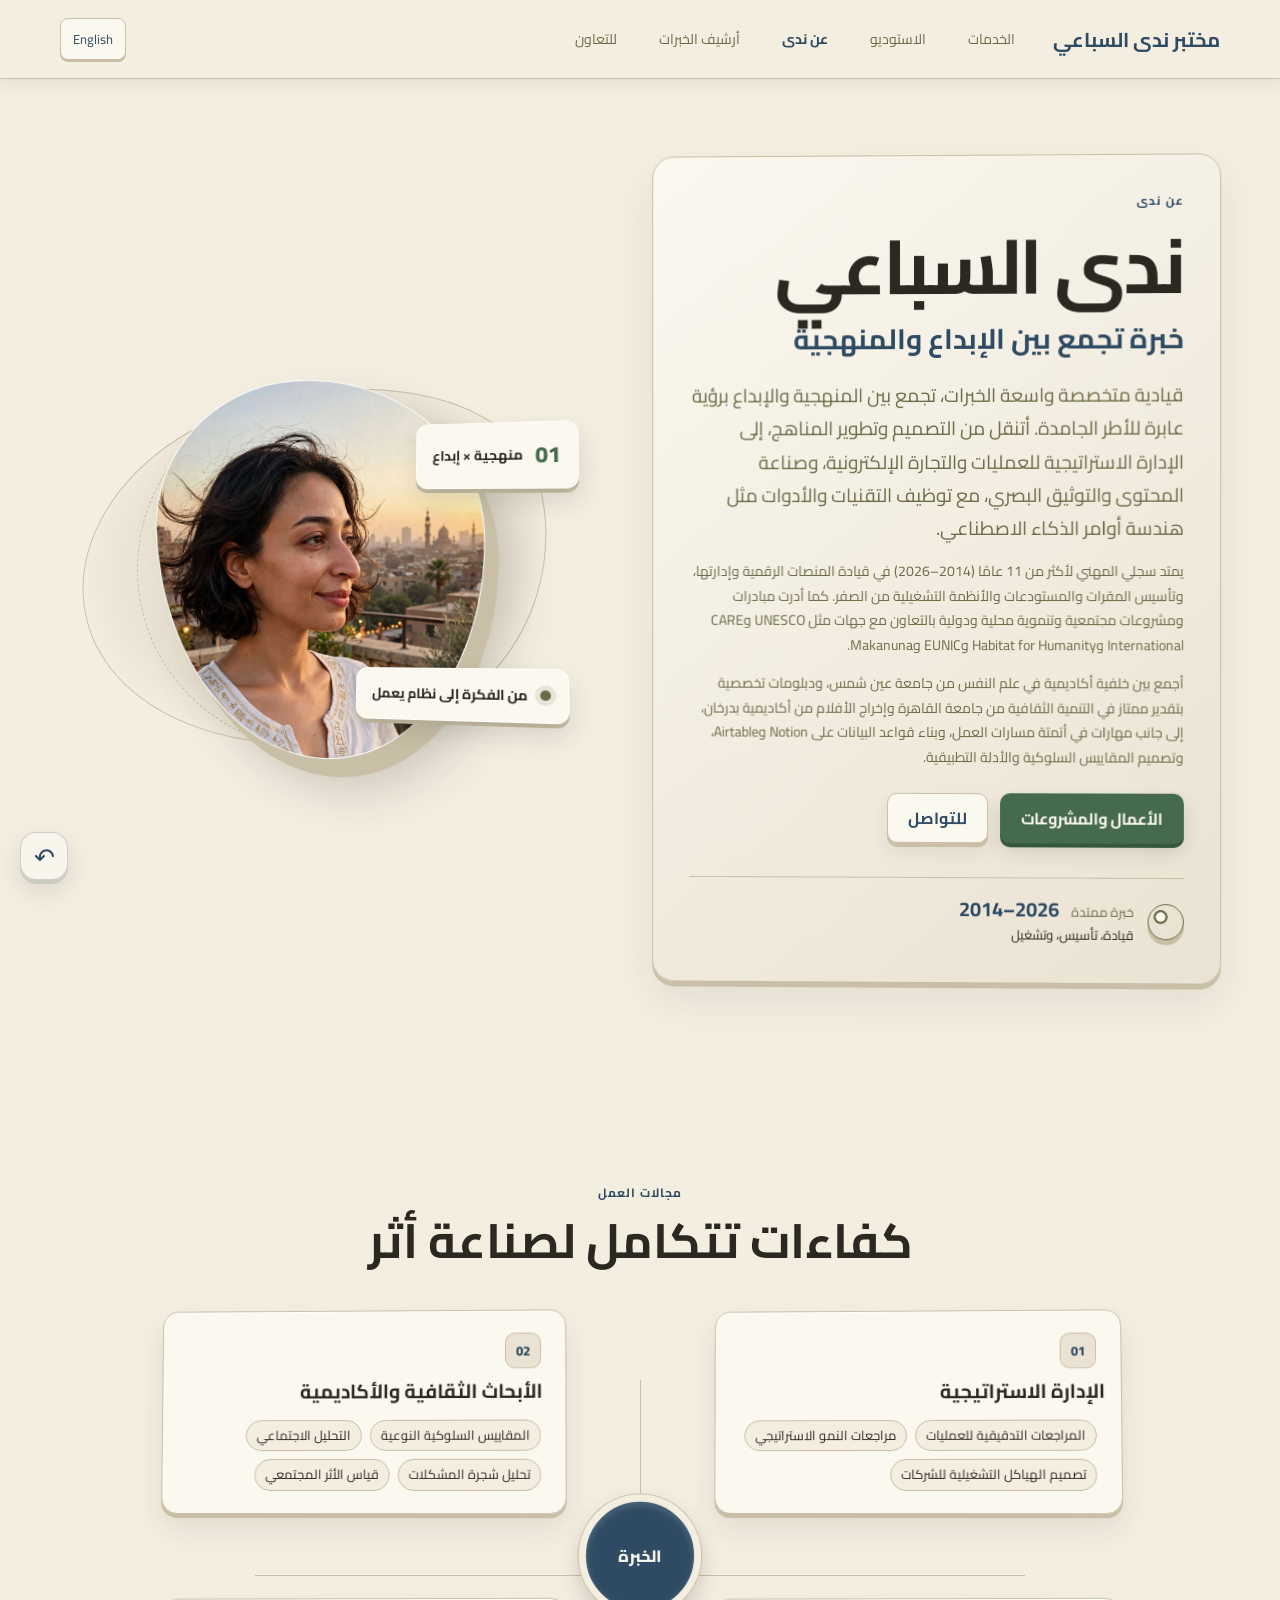
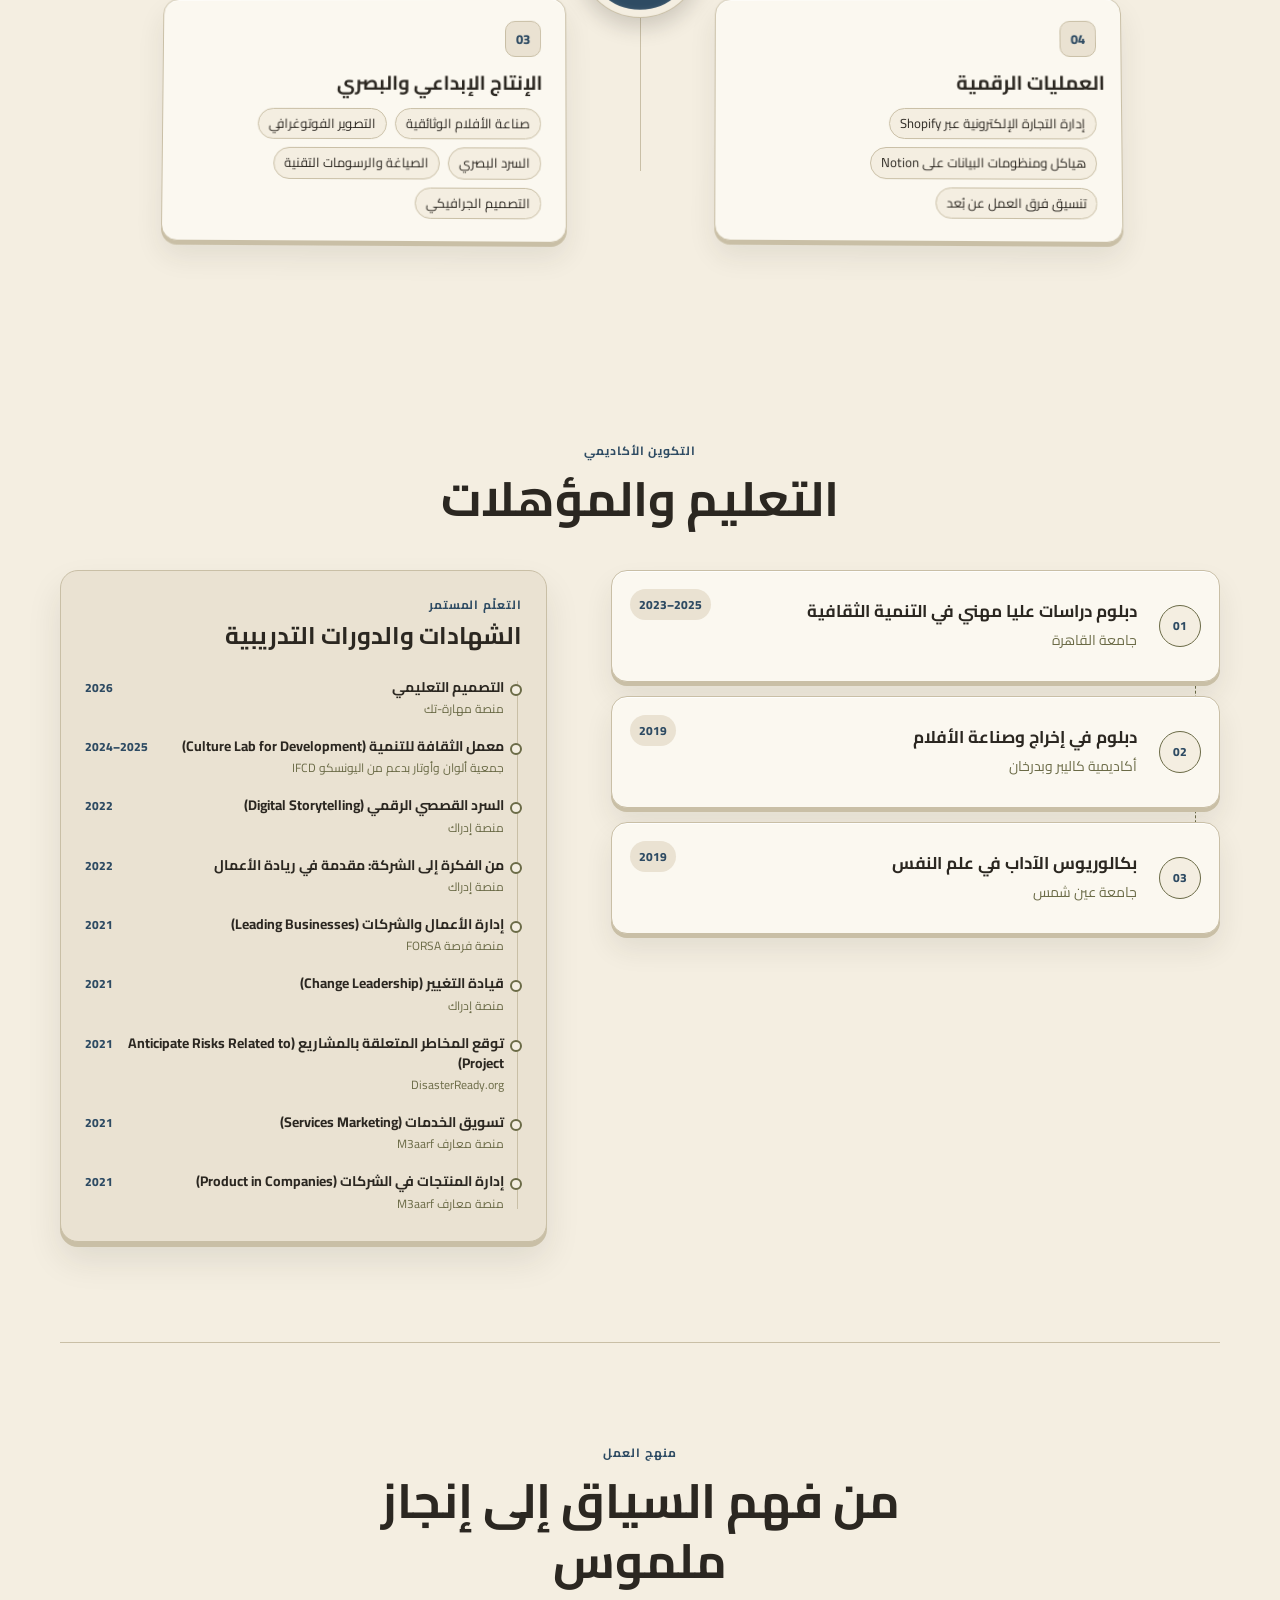
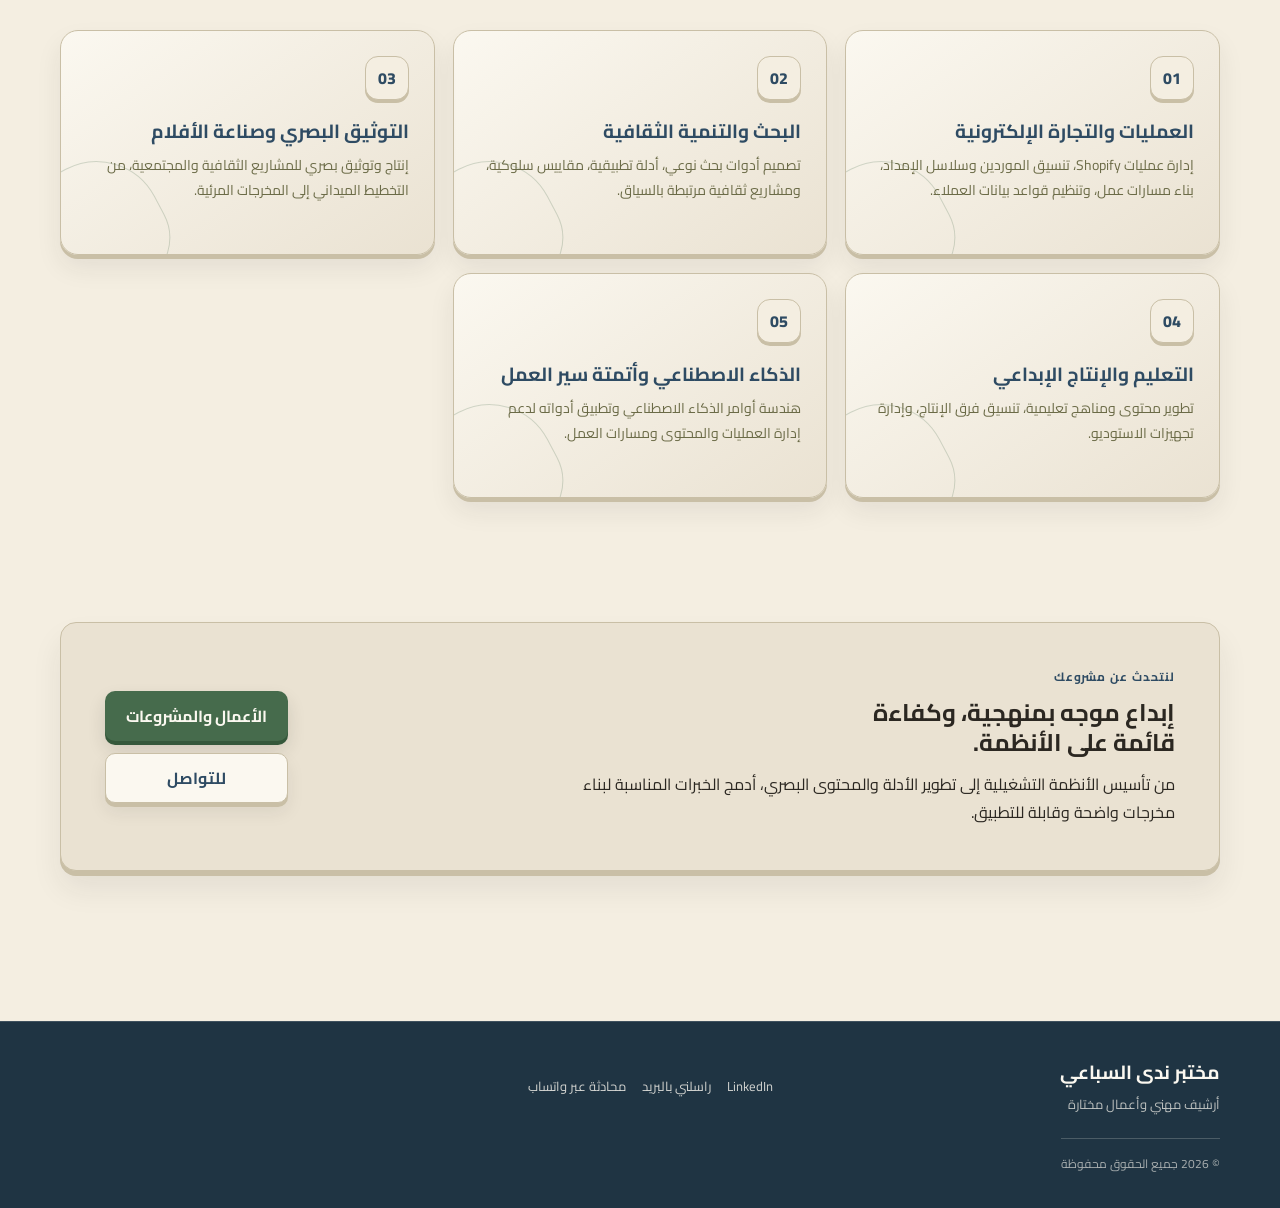
==== commit f0963d51: "Restore approved portfolio visuals and metadata Co-authored-by: Copilot <223556219+Copilot@users.nor" ====
--- a/about.html
+++ b/about.html
@@ -4,7 +4,19 @@
   <meta charset="utf-8">
   <meta name="viewport" content="width=device-width, initial-scale=1">
   <meta name="description" content="ندى السباعي قيادية متخصصة في إدارة العمليات والتجارة الإلكترونية، والتصميم التعليمي، والأبحاث الثقافية، والإنتاج البصري، وهندسة أوامر الذكاء الاصطناعي، بخبرة تمتد لأكثر من 11 عامًا.">
-  <title>ندى السباعي | إدارة العمليات، الأبحاث والإنتاج البصري</title>
+  <title>ندى السباعي | تطوير العمليات والأنظمة - التصميم التعليمي والمؤسسي - الإنتاج البصري - تمكين/تطبيقات الذكاء الاصطناعي</title>
+  <link rel="canonical" href="https://nadaelsebaee.com/about.html">
+  <meta property="og:type" content="website">
+  <meta property="og:site_name" content="مختبر ندى السباعي">
+  <meta property="og:title" content="ندى السباعي | إدارة العمليات، الأبحاث والإنتاج البصري">
+  <meta property="og:description" content="ندى السباعي قيادية متخصصة في إدارة العمليات والتجارة الإلكترونية، والتصميم التعليمي، والأبحاث الثقافية، والإنتاج البصري، وهندسة أوامر الذكاء الاصطناعي، بخبرة تمتد لأكثر من 11 عامًا.">
+  <meta property="og:url" content="https://nadaelsebaee.com/about.html">
+  <meta property="og:image" content="https://nadaelsebaee.com/assets/images/projects/assetsimagesnada-portrait.webp">
+  <meta property="og:locale" content="ar_EG">
+  <meta name="twitter:card" content="summary_large_image">
+  <meta name="twitter:title" content="ندى السباعي | إدارة العمليات، الأبحاث والإنتاج البصري">
+  <meta name="twitter:description" content="ندى السباعي قيادية متخصصة في إدارة العمليات والتجارة الإلكترونية، والتصميم التعليمي، والأبحاث الثقافية، والإنتاج البصري، وهندسة أوامر الذكاء الاصطناعي، بخبرة تمتد لأكثر من 11 عامًا.">
+  <meta name="twitter:image" content="https://nadaelsebaee.com/assets/images/projects/assetsimagesnada-portrait.webp">
   <link rel="preconnect" href="https://fonts.googleapis.com">
   <link rel="preconnect" href="https://fonts.gstatic.com" crossorigin>
   <link href="https://fonts.googleapis.com/css2?family=Cairo:wght@400;500;600;700;800&display=swap" rel="stylesheet">
@@ -58,10 +70,10 @@
           </div>
         </div>
       </header>
-      <div class="about-hero-visual" aria-hidden="true">
+      <div class="about-hero-visual">
         <div class="about-orbit about-orbit-outer"></div>
         <div class="about-orbit about-orbit-inner"></div>
-        <div class="about-visual-disc"><span>N</span></div>
+        <img class="about-hero-photo" src="assets/images/projects/assetsimagesnada-portrait (2).webp" alt="" data-about-aria="portraitAlt" fetchpriority="high" decoding="async">
         <div class="about-float-card about-float-card-top"><span>01</span><b data-about="heroVisualLabel">منهجية × إبداع</b></div>
         <div class="about-float-card about-float-card-bottom"><span class="about-float-dot"></span><b data-about="heroVisualCaption">من الفكرة إلى نظام يعمل</b></div>
       </div>
--- a/style.css
+++ b/style.css
@@ -847,9 +847,10 @@
 .about-orbit { position: absolute; width: min(82%, 360px); aspect-ratio: 1; border: 1px solid var(--line); border-radius: 50%; transform-style: preserve-3d; }
 .about-orbit-outer { border-style: dashed; animation: about-orbit-turn 42s linear infinite; }
 .about-orbit-inner { width: min(64%, 280px); border-color: var(--olive); opacity: .65; transform: rotateX(68deg) rotateZ(-24deg); }
+.about-hero-photo { position: relative; z-index: 1; display: block; width: min(68%, 330px); height: clamp(240px, 34vw, 380px); border: 1px solid rgba(255,255,255,.7); border-radius: 45% 55% 48% 52% / 38% 42% 58% 62%; background: var(--white); box-shadow: 12px 18px 0 var(--line), 22px 30px 48px rgba(43,39,33,.2); object-fit: cover; object-position: center 24%; transform: perspective(1000px) rotateY(-5deg) rotateZ(-2deg); }
 .about-visual-disc { display: grid; width: clamp(150px, 19vw, 230px); aspect-ratio: 1; place-items: center; border: 1px solid rgba(255,255,255,.6); border-radius: 38% 62% 54% 46% / 46% 42% 58% 54%; background: linear-gradient(145deg, var(--blue), var(--blue-dark)); box-shadow: 12px 18px 0 var(--line), 22px 30px 48px rgba(43,39,33,.2), inset 5px 5px 18px rgba(255,255,255,.17), inset -10px -14px 26px rgba(0,0,0,.18); color: var(--paper); transform: rotate(-8deg) rotateY(-12deg); animation: about-disc-float 7s ease-in-out infinite; }
 .about-visual-disc span { font-size: clamp(70px, 10vw, 112px); font-weight: 800; line-height: 1; text-shadow: 0 5px 0 rgba(0,0,0,.13); transform: translateZ(28px); }
-.about-float-card { position: absolute; display: flex; align-items: center; gap: 12px; max-width: 240px; padding: 13px 16px; border: 1px solid rgba(255,255,255,.8); border-radius: 12px; background: var(--white); box-shadow: 0 12px 24px rgba(43,39,33,.14), 0 4px 0 var(--line); transform: perspective(700px) rotateY(-9deg) rotateX(4deg); }
+.about-float-card { position: absolute; z-index: 2; display: flex; align-items: center; gap: 12px; max-width: 240px; padding: 13px 16px; border: 1px solid rgba(255,255,255,.8); border-radius: 12px; background: var(--white); box-shadow: 0 12px 24px rgba(43,39,33,.14), 0 4px 0 var(--line); transform: perspective(700px) rotateY(-9deg) rotateX(4deg); }
 .about-float-card b { font-size: 14px; }
 .about-float-card-top { top: 15%; inset-inline-start: 0; }
 .about-float-card-top > span { color: var(--rust); font-size: 22px; font-weight: 800; }
@@ -1931,6 +1932,7 @@
 .service-card-art-6 { background: linear-gradient(135deg, #e8dfd2, #d0ddcf); }
 .service-card-art-7 { background: linear-gradient(135deg, #d7dfd1, #e4d9ca); }
 .service-card-image { position: absolute; inset: 0; width: 100%; height: 100%; object-fit: cover; }
+.service-card-image.is-contained { object-fit: contain; background: var(--white); }
 .service-card-art-shape { position: absolute; display: block; border: 1px solid rgba(46,75,99,.4); }
 .service-card-art-shape-one { width: 112px; height: 112px; border-radius: 28px; background: rgba(251,248,240,.48); box-shadow: 8px 10px 0 rgba(46,75,99,.12); transform: rotate(-14deg) translateZ(18px); }
 .service-card-art-shape-two { width: 62px; height: 62px; border-radius: 50%; background: rgba(201,216,184,.86); transform: translate(39px, -25px); }
@@ -2040,3 +2042,68 @@
 @media (prefers-reduced-motion: reduce) {
   .service-card, .about-approach-card, .blog-filter { transition: none; }
 }
+
+.hero-visual::before, .hero-visual::after { display: none; content: none; }
+.hero-photo { position: absolute; inset: 0; width: 100%; height: 100%; object-fit: cover; object-position: center 32%; }
+.hero-caption {
+  position: absolute;
+  inset-inline-start: 18px;
+  bottom: 18px;
+  z-index: 1;
+  max-width: calc(100% - 36px);
+  padding: 8px 12px;
+  border: 1px solid rgba(255,255,255,.55);
+  border-radius: 8px;
+  background: rgba(34,59,80,.72);
+  color: var(--white);
+  font-size: 13px;
+  font-weight: 700;
+  text-align: start;
+  backdrop-filter: blur(8px);
+}
+.project-card .card-image,
+.project-card:hover .card-image,
+.project-card:focus-within .card-image {
+  position: relative;
+  display: block;
+  flex: 0 0 auto;
+  height: auto;
+  max-height: none;
+  aspect-ratio: 16 / 9;
+  overflow: hidden;
+  border: 0;
+  border-bottom: 1px solid var(--line);
+  opacity: 1;
+  transform: none;
+  transition: none;
+}
+.project-card .card-image-document { aspect-ratio: 4 / 3; background: var(--white); }
+.card-photo { position: absolute; inset: 0; width: 100%; height: 100%; object-fit: cover; }
+.card-photo-contain { object-fit: contain; background: var(--white); }
+.card-image-document { aspect-ratio: 4 / 3; background: var(--white); }
+.card-image .placeholder-caption { position: absolute; inset: 0; display: grid; place-items: center; padding: 16px; }
+.project-cover { position: relative; height: clamp(240px, 38vw, 440px); min-height: 0; overflow: hidden; margin: 0; }
+.project-cover-photo { position: absolute; inset: 0; width: 100%; height: 100%; object-fit: contain; }
+.project-cover-caption {
+  position: absolute;
+  inset-inline-start: 18px;
+  bottom: 18px;
+  z-index: 1;
+  max-width: calc(100% - 36px);
+  padding: 8px 12px;
+  border: 1px solid rgba(255,255,255,.55);
+  border-radius: 8px;
+  background: rgba(34,59,80,.72);
+  color: var(--white);
+  font-size: 13px;
+  font-weight: 700;
+  line-height: 1.5;
+  text-align: start;
+  backdrop-filter: blur(8px);
+}
+.project-gallery-item { min-width: 0; overflow: hidden; margin: 0; border: 1px solid var(--line); border-radius: 10px; background: var(--white); box-shadow: 0 3px 0 var(--line); }
+.project-gallery-image { display: block; width: 100%; aspect-ratio: 4 / 3; object-fit: cover; }
+.project-gallery-caption { padding: 10px 12px; color: var(--muted); font-size: 12px; line-height: 1.5; }
+@media (max-width: 720px) {
+  .project-cover { height: clamp(220px, 62vw, 320px); }
+}
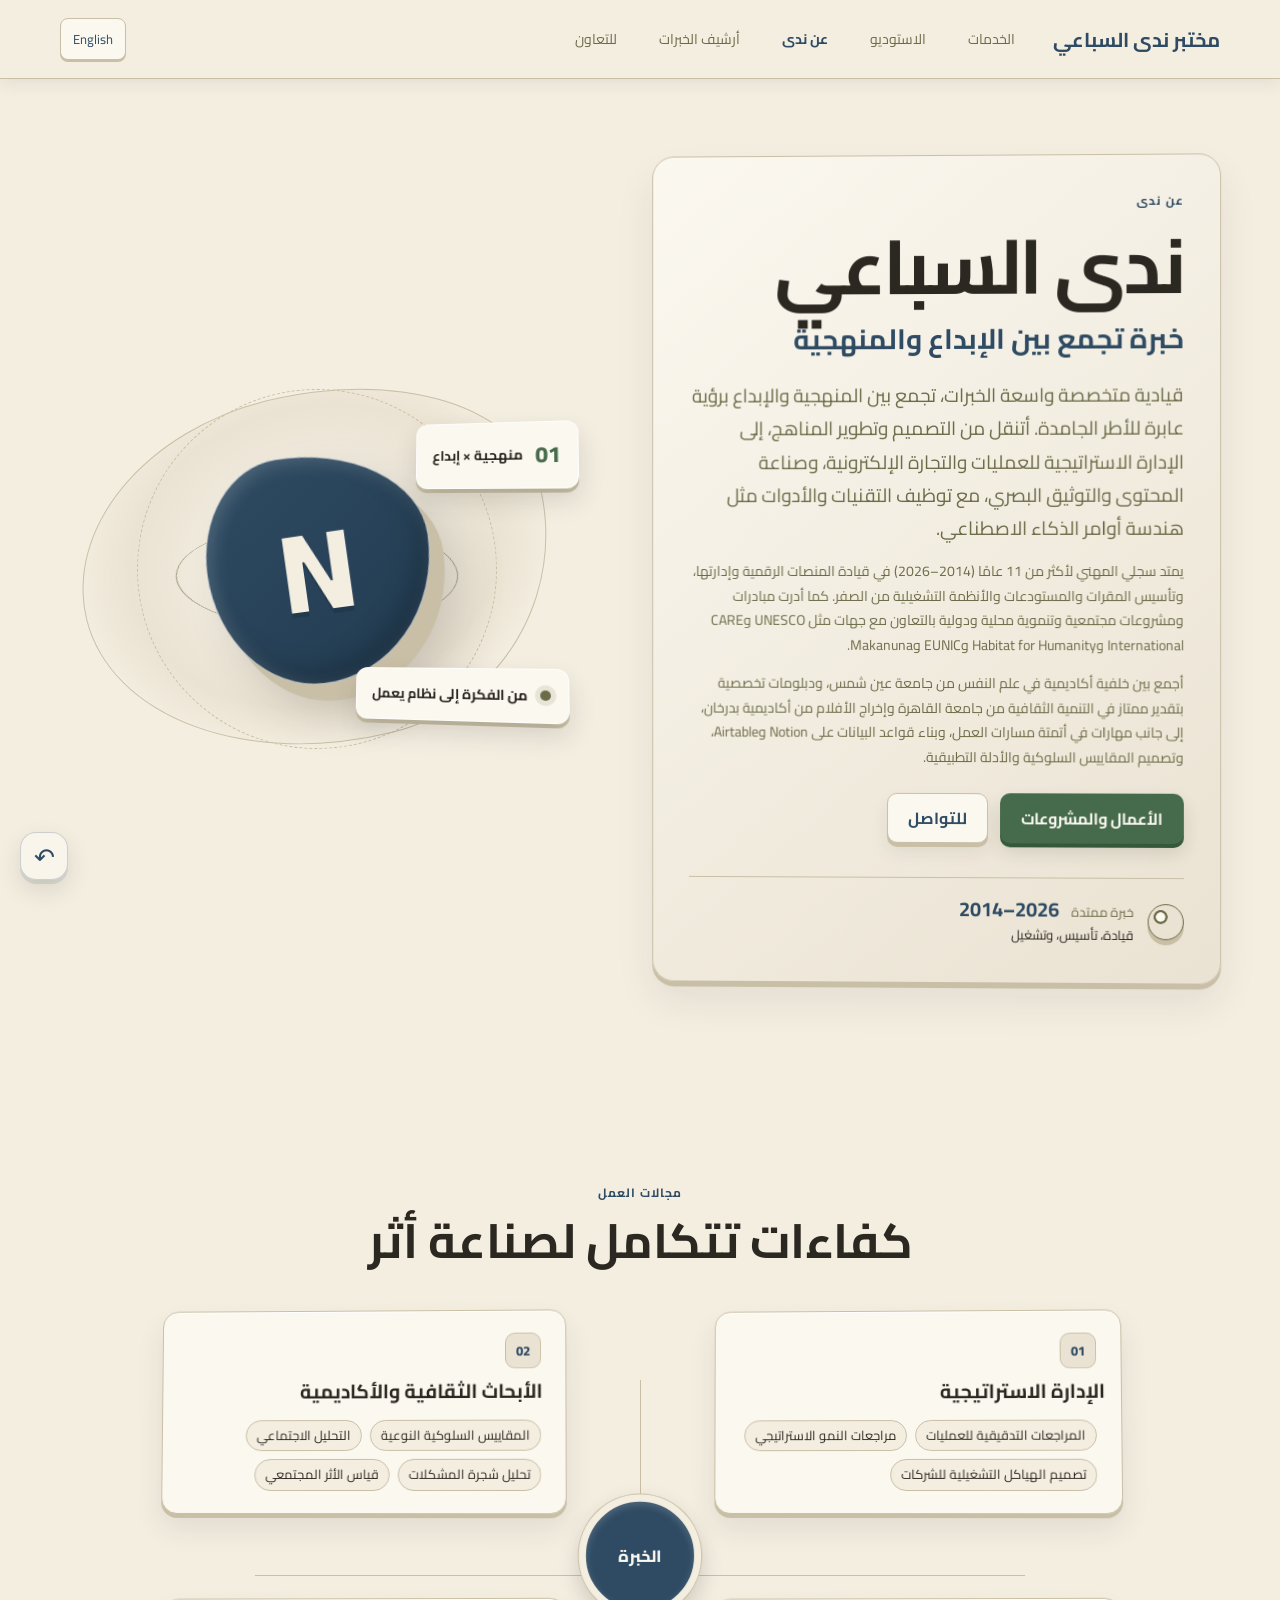
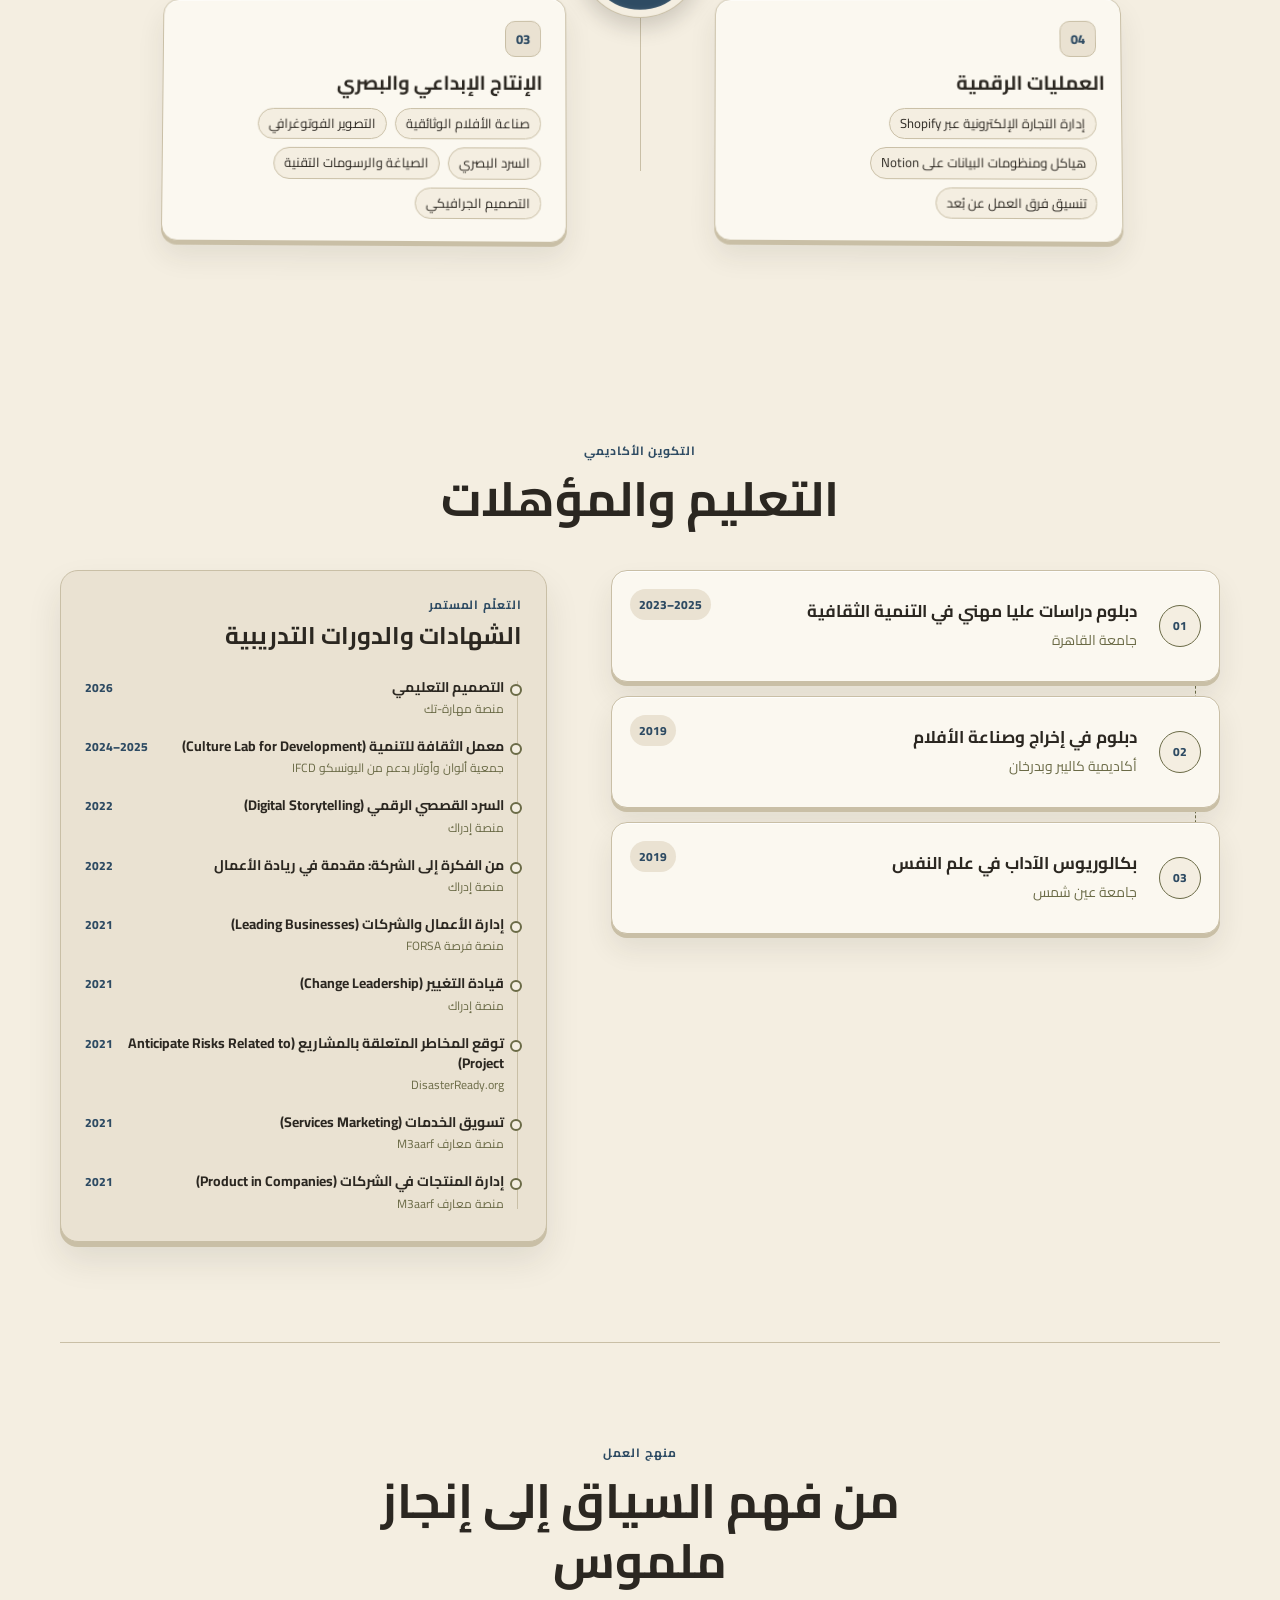
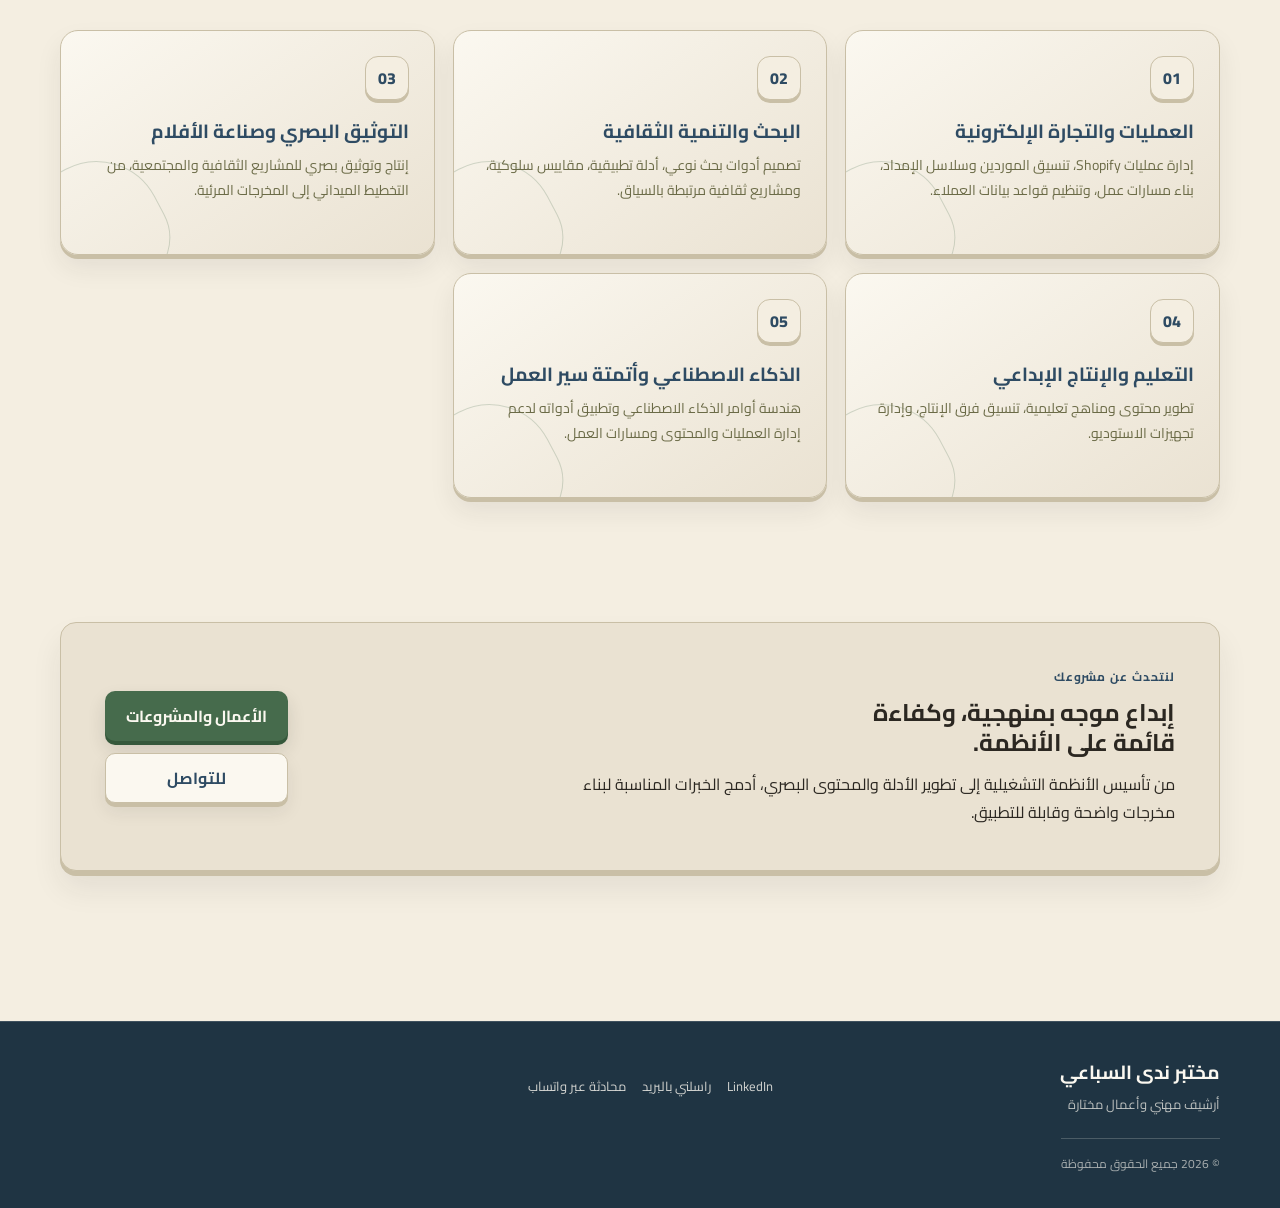
==== commit 112bfbfc: "Revert "Restore approved portfolio visuals and metadata" This reverts commit f0963d51c950359a135ed15" ====
--- a/about.html
+++ b/about.html
@@ -5,18 +5,6 @@
   <meta name="viewport" content="width=device-width, initial-scale=1">
   <meta name="description" content="ندى السباعي قيادية متخصصة في إدارة العمليات والتجارة الإلكترونية، والتصميم التعليمي، والأبحاث الثقافية، والإنتاج البصري، وهندسة أوامر الذكاء الاصطناعي، بخبرة تمتد لأكثر من 11 عامًا.">
   <title>ندى السباعي | تطوير العمليات والأنظمة - التصميم التعليمي والمؤسسي - الإنتاج البصري - تمكين/تطبيقات الذكاء الاصطناعي</title>
-  <link rel="canonical" href="https://nadaelsebaee.com/about.html">
-  <meta property="og:type" content="website">
-  <meta property="og:site_name" content="مختبر ندى السباعي">
-  <meta property="og:title" content="ندى السباعي | إدارة العمليات، الأبحاث والإنتاج البصري">
-  <meta property="og:description" content="ندى السباعي قيادية متخصصة في إدارة العمليات والتجارة الإلكترونية، والتصميم التعليمي، والأبحاث الثقافية، والإنتاج البصري، وهندسة أوامر الذكاء الاصطناعي، بخبرة تمتد لأكثر من 11 عامًا.">
-  <meta property="og:url" content="https://nadaelsebaee.com/about.html">
-  <meta property="og:image" content="https://nadaelsebaee.com/assets/images/projects/assetsimagesnada-portrait.webp">
-  <meta property="og:locale" content="ar_EG">
-  <meta name="twitter:card" content="summary_large_image">
-  <meta name="twitter:title" content="ندى السباعي | إدارة العمليات، الأبحاث والإنتاج البصري">
-  <meta name="twitter:description" content="ندى السباعي قيادية متخصصة في إدارة العمليات والتجارة الإلكترونية، والتصميم التعليمي، والأبحاث الثقافية، والإنتاج البصري، وهندسة أوامر الذكاء الاصطناعي، بخبرة تمتد لأكثر من 11 عامًا.">
-  <meta name="twitter:image" content="https://nadaelsebaee.com/assets/images/projects/assetsimagesnada-portrait.webp">
   <link rel="preconnect" href="https://fonts.googleapis.com">
   <link rel="preconnect" href="https://fonts.gstatic.com" crossorigin>
   <link href="https://fonts.googleapis.com/css2?family=Cairo:wght@400;500;600;700;800&display=swap" rel="stylesheet">
@@ -70,10 +58,10 @@
           </div>
         </div>
       </header>
-      <div class="about-hero-visual">
+      <div class="about-hero-visual" aria-hidden="true">
         <div class="about-orbit about-orbit-outer"></div>
         <div class="about-orbit about-orbit-inner"></div>
-        <img class="about-hero-photo" src="assets/images/projects/assetsimagesnada-portrait (2).webp" alt="" data-about-aria="portraitAlt" fetchpriority="high" decoding="async">
+        <div class="about-visual-disc"><span>N</span></div>
         <div class="about-float-card about-float-card-top"><span>01</span><b data-about="heroVisualLabel">منهجية × إبداع</b></div>
         <div class="about-float-card about-float-card-bottom"><span class="about-float-dot"></span><b data-about="heroVisualCaption">من الفكرة إلى نظام يعمل</b></div>
       </div>
--- a/style.css
+++ b/style.css
@@ -847,10 +847,9 @@
 .about-orbit { position: absolute; width: min(82%, 360px); aspect-ratio: 1; border: 1px solid var(--line); border-radius: 50%; transform-style: preserve-3d; }
 .about-orbit-outer { border-style: dashed; animation: about-orbit-turn 42s linear infinite; }
 .about-orbit-inner { width: min(64%, 280px); border-color: var(--olive); opacity: .65; transform: rotateX(68deg) rotateZ(-24deg); }
-.about-hero-photo { position: relative; z-index: 1; display: block; width: min(68%, 330px); height: clamp(240px, 34vw, 380px); border: 1px solid rgba(255,255,255,.7); border-radius: 45% 55% 48% 52% / 38% 42% 58% 62%; background: var(--white); box-shadow: 12px 18px 0 var(--line), 22px 30px 48px rgba(43,39,33,.2); object-fit: cover; object-position: center 24%; transform: perspective(1000px) rotateY(-5deg) rotateZ(-2deg); }
 .about-visual-disc { display: grid; width: clamp(150px, 19vw, 230px); aspect-ratio: 1; place-items: center; border: 1px solid rgba(255,255,255,.6); border-radius: 38% 62% 54% 46% / 46% 42% 58% 54%; background: linear-gradient(145deg, var(--blue), var(--blue-dark)); box-shadow: 12px 18px 0 var(--line), 22px 30px 48px rgba(43,39,33,.2), inset 5px 5px 18px rgba(255,255,255,.17), inset -10px -14px 26px rgba(0,0,0,.18); color: var(--paper); transform: rotate(-8deg) rotateY(-12deg); animation: about-disc-float 7s ease-in-out infinite; }
 .about-visual-disc span { font-size: clamp(70px, 10vw, 112px); font-weight: 800; line-height: 1; text-shadow: 0 5px 0 rgba(0,0,0,.13); transform: translateZ(28px); }
-.about-float-card { position: absolute; z-index: 2; display: flex; align-items: center; gap: 12px; max-width: 240px; padding: 13px 16px; border: 1px solid rgba(255,255,255,.8); border-radius: 12px; background: var(--white); box-shadow: 0 12px 24px rgba(43,39,33,.14), 0 4px 0 var(--line); transform: perspective(700px) rotateY(-9deg) rotateX(4deg); }
+.about-float-card { position: absolute; display: flex; align-items: center; gap: 12px; max-width: 240px; padding: 13px 16px; border: 1px solid rgba(255,255,255,.8); border-radius: 12px; background: var(--white); box-shadow: 0 12px 24px rgba(43,39,33,.14), 0 4px 0 var(--line); transform: perspective(700px) rotateY(-9deg) rotateX(4deg); }
 .about-float-card b { font-size: 14px; }
 .about-float-card-top { top: 15%; inset-inline-start: 0; }
 .about-float-card-top > span { color: var(--rust); font-size: 22px; font-weight: 800; }
@@ -1932,7 +1931,6 @@
 .service-card-art-6 { background: linear-gradient(135deg, #e8dfd2, #d0ddcf); }
 .service-card-art-7 { background: linear-gradient(135deg, #d7dfd1, #e4d9ca); }
 .service-card-image { position: absolute; inset: 0; width: 100%; height: 100%; object-fit: cover; }
-.service-card-image.is-contained { object-fit: contain; background: var(--white); }
 .service-card-art-shape { position: absolute; display: block; border: 1px solid rgba(46,75,99,.4); }
 .service-card-art-shape-one { width: 112px; height: 112px; border-radius: 28px; background: rgba(251,248,240,.48); box-shadow: 8px 10px 0 rgba(46,75,99,.12); transform: rotate(-14deg) translateZ(18px); }
 .service-card-art-shape-two { width: 62px; height: 62px; border-radius: 50%; background: rgba(201,216,184,.86); transform: translate(39px, -25px); }
@@ -2077,10 +2075,7 @@
   transform: none;
   transition: none;
 }
-.project-card .card-image-document { aspect-ratio: 4 / 3; background: var(--white); }
 .card-photo { position: absolute; inset: 0; width: 100%; height: 100%; object-fit: cover; }
-.card-photo-contain { object-fit: contain; background: var(--white); }
-.card-image-document { aspect-ratio: 4 / 3; background: var(--white); }
 .card-image .placeholder-caption { position: absolute; inset: 0; display: grid; place-items: center; padding: 16px; }
 .project-cover { position: relative; height: clamp(240px, 38vw, 440px); min-height: 0; overflow: hidden; margin: 0; }
 .project-cover-photo { position: absolute; inset: 0; width: 100%; height: 100%; object-fit: contain; }
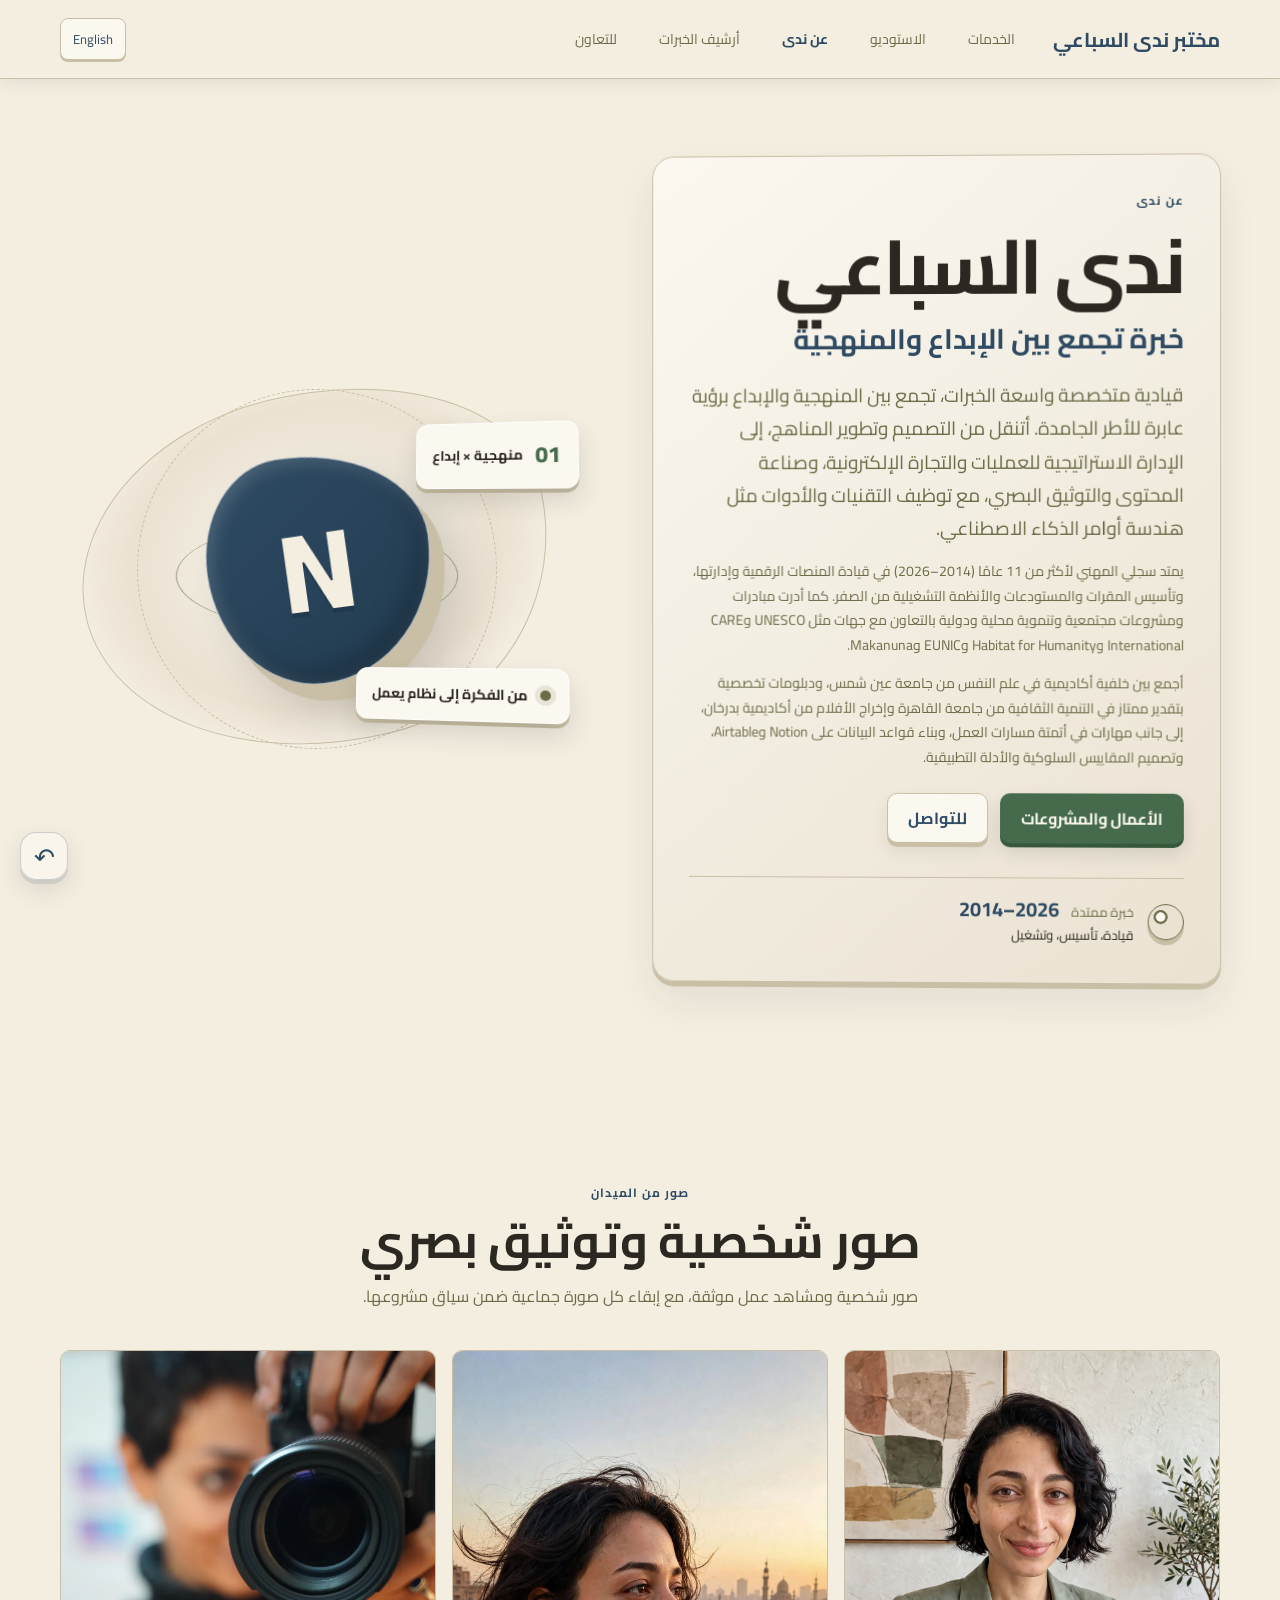
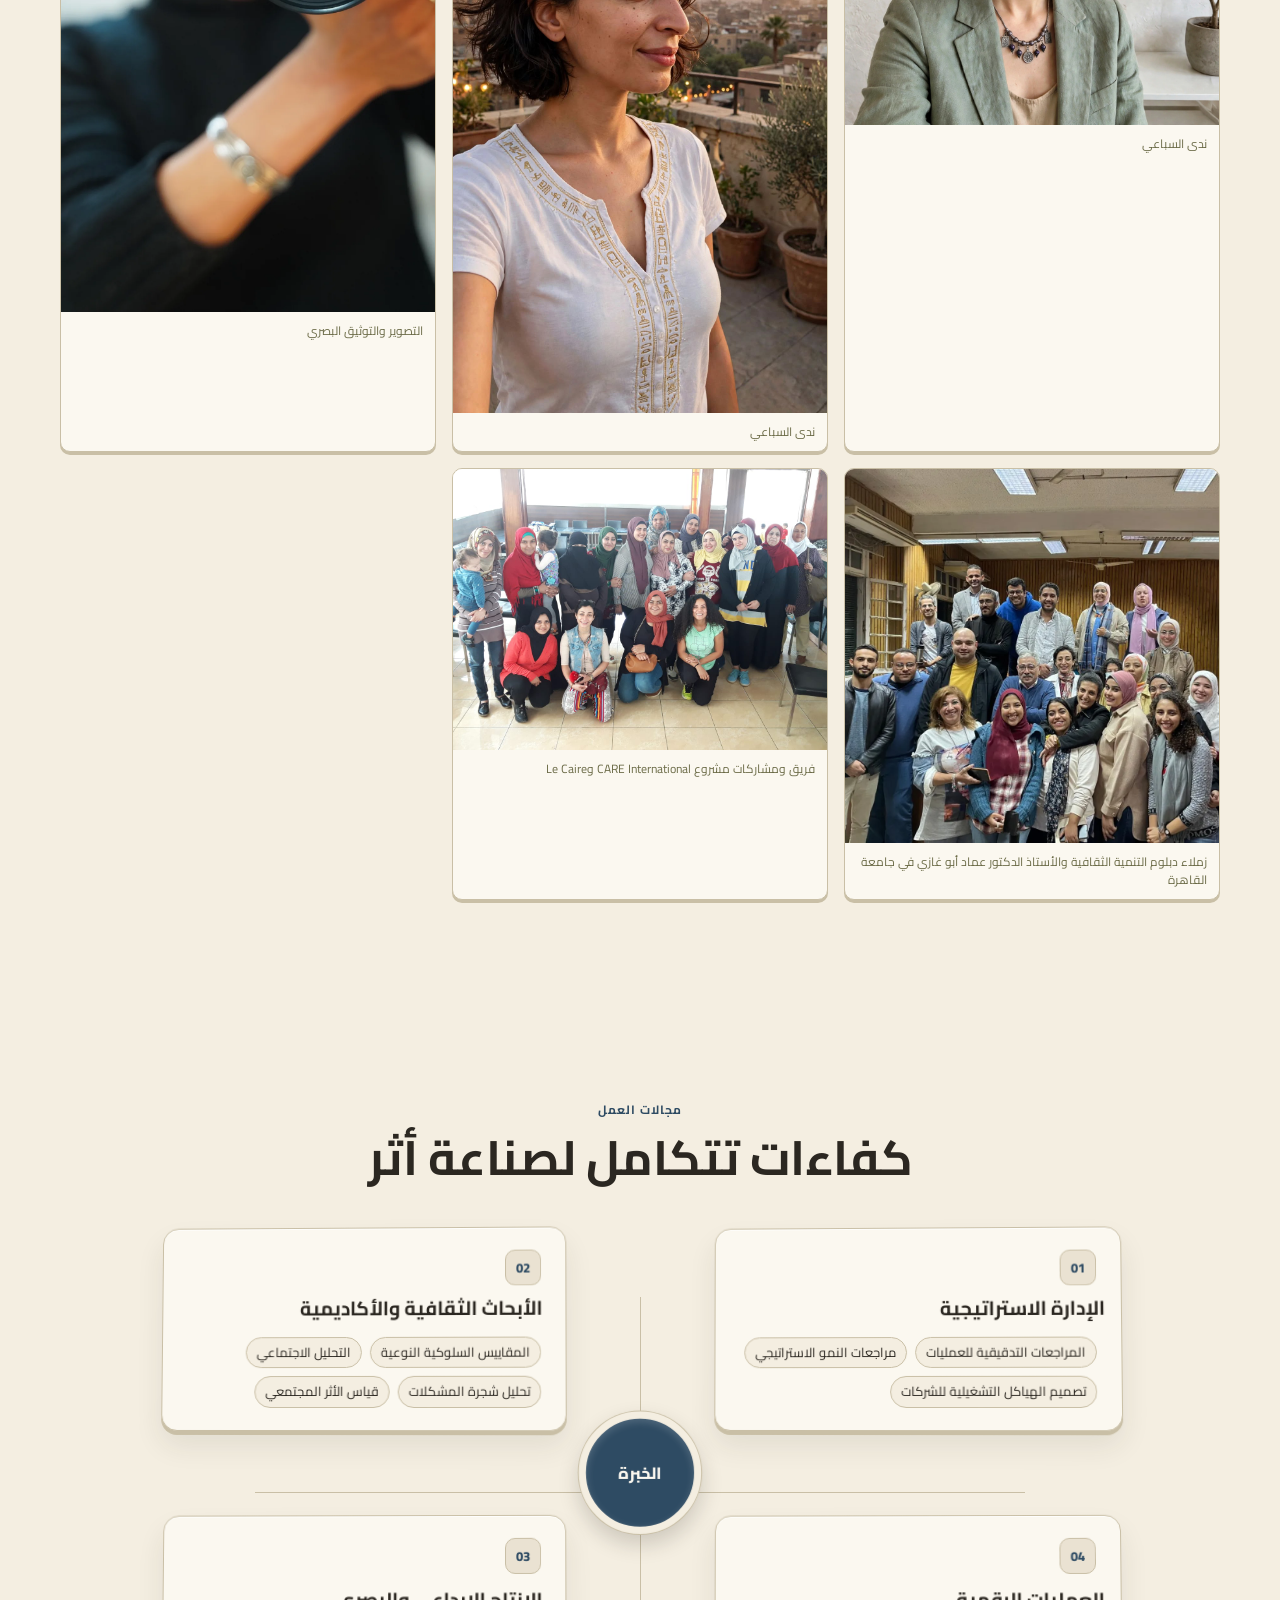
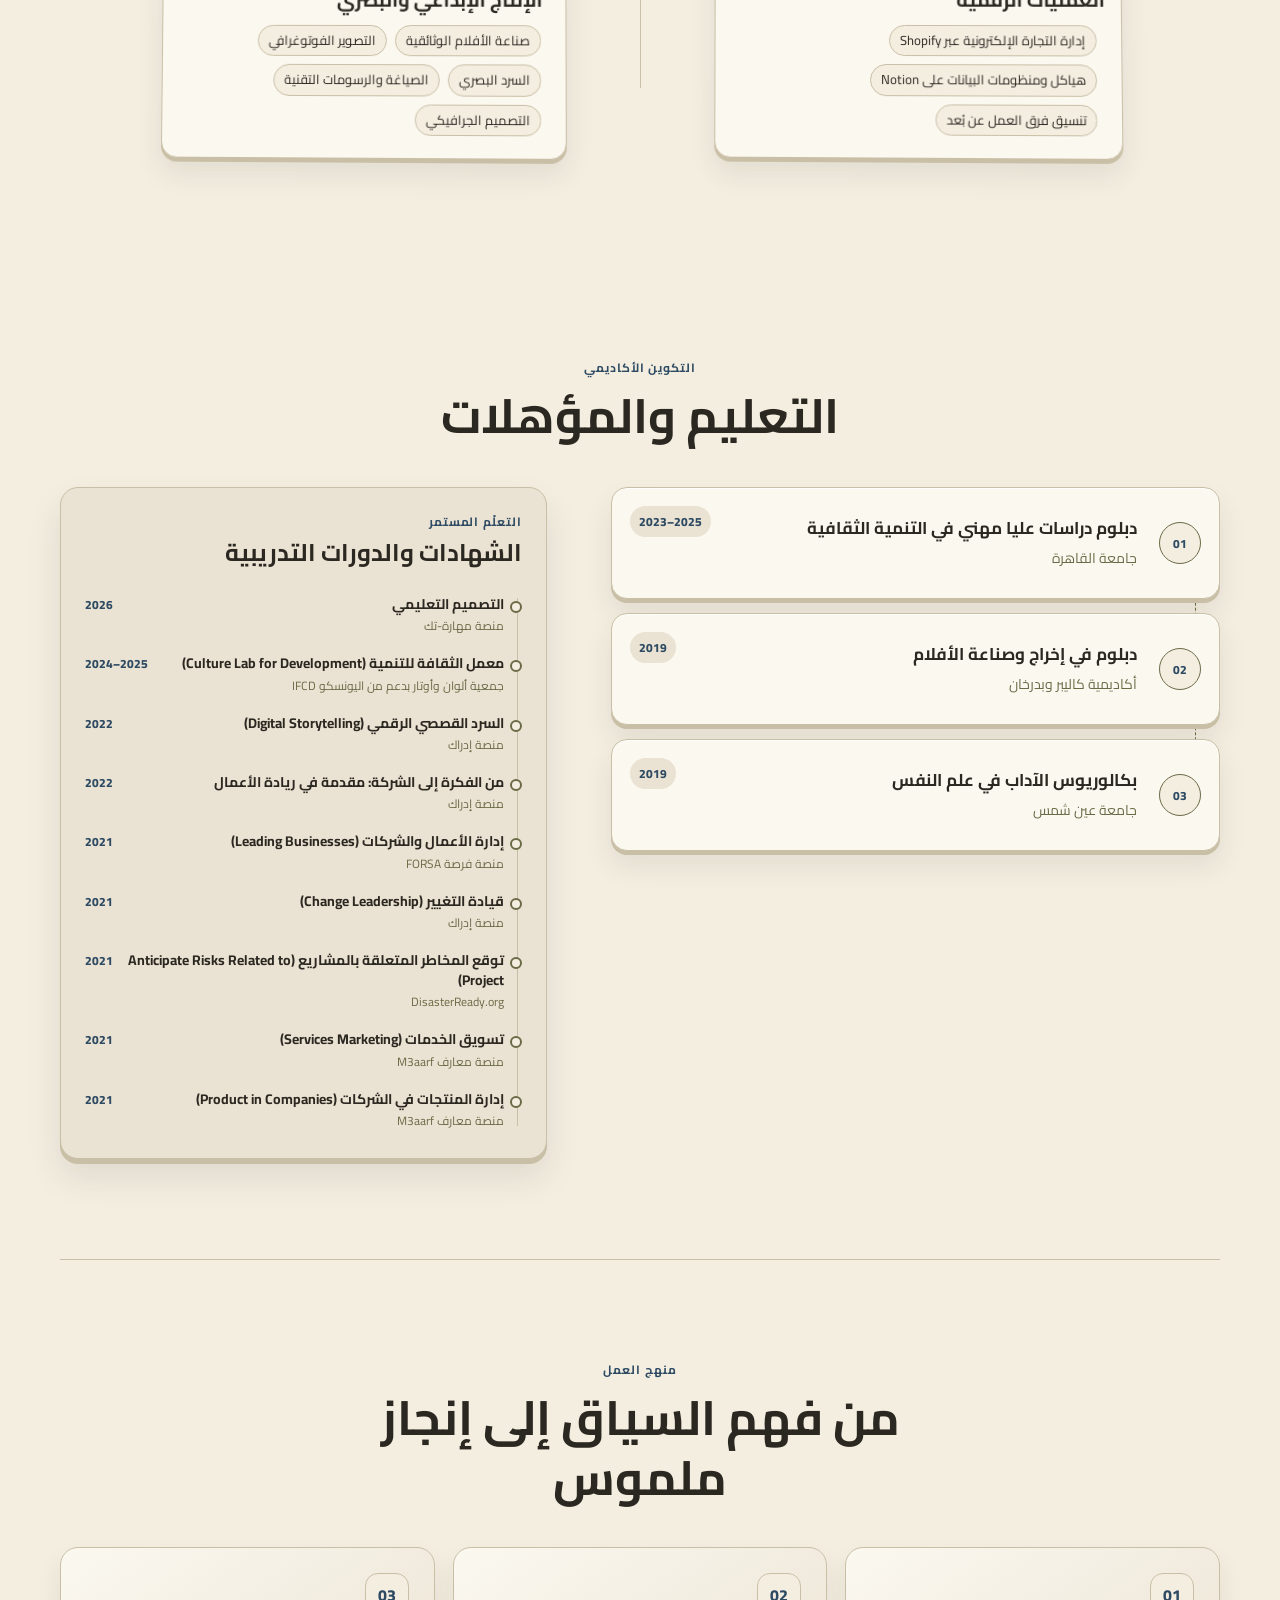
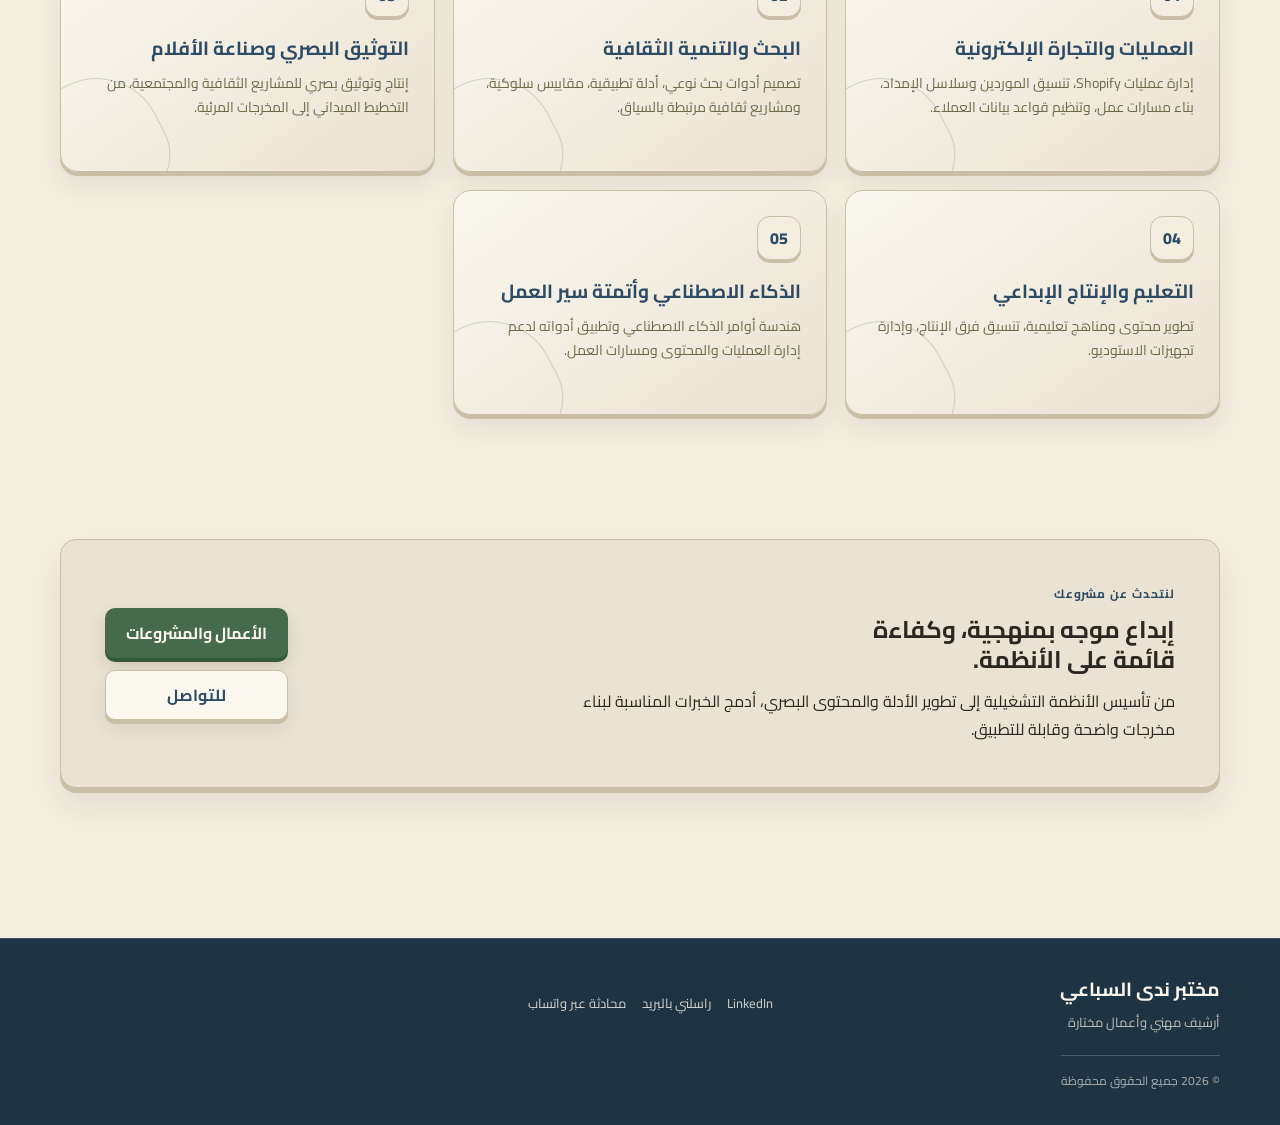
==== commit d31cc376: "Update website content, media, and project galleries Updated website content across multiple pages. " ====
--- a/about.html
+++ b/about.html
@@ -67,6 +67,15 @@
       </div>
     </section>
 
+    <section class="about-section about-gallery-section" aria-labelledby="about-gallery-title">
+      <header class="about-section-heading">
+        <p class="eyebrow" data-copy="aboutGalleryEyebrow"></p>
+        <h2 id="about-gallery-title" data-copy="aboutGalleryTitle"></h2>
+        <p class="about-gallery-intro" data-copy="aboutGalleryIntro"></p>
+      </header>
+      <div class="media-grid about-gallery-grid" id="about-gallery"></div>
+    </section>
+
     <section class="about-section about-expertise-section" aria-labelledby="competencies-title">
       <header class="about-section-heading">
         <p class="eyebrow" data-about="competenciesEyebrow">مجالات العمل</p>
--- a/style.css
+++ b/style.css
@@ -547,6 +547,53 @@
   color: var(--white);
   box-shadow: 0 1px 0 var(--blue), 0 3px 8px rgba(46,75,99,.16);
   transform: translateY(2px);
+}
+
+.archive-priority-section .project-grid { grid-template-columns: minmax(0, 1fr); }
+.archive-priority-section .project-card-writing-feature { min-height: 290px; }
+.archive-priority-section .project-card-writing-feature .project-card-link {
+  display: grid;
+  grid-template-columns: minmax(220px, .8fr) minmax(0, 1.2fr);
+  grid-template-rows: auto auto 1fr;
+  padding-bottom: 0;
+}
+.archive-priority-section .project-card-writing-feature .card-image {
+  grid-column: 1;
+  grid-row: 1 / 4;
+  display: flex;
+  height: auto;
+  min-height: 290px;
+  max-height: none;
+  border-inline-end: 1px solid var(--line);
+  opacity: 1;
+  transform: none;
+}
+.archive-priority-section .project-card-writing-feature .card-photo {
+  background: var(--surface);
+  object-fit: contain;
+}
+.archive-priority-section .project-card-writing-feature:hover .card-image,
+.archive-priority-section .project-card-writing-feature:focus-within .card-image {
+  height: auto;
+  max-height: none;
+  border-bottom: 0;
+  opacity: 1;
+  transform: none;
+}
+.archive-priority-section .project-card-writing-feature .card-meta { grid-column: 2; grid-row: 1; }
+.archive-priority-section .project-card-writing-feature .card-title {
+  grid-column: 2;
+  grid-row: 2;
+  display: block;
+  min-height: 0;
+  overflow: visible;
+  -webkit-line-clamp: unset;
+}
+.archive-priority-section .project-card-writing-feature .card-cta {
+  grid-column: 2;
+  grid-row: 3;
+  align-self: end;
+  margin: 0 18px 22px;
 }
 
 .capability-grid { display: grid; grid-template-columns: repeat(4, minmax(0, 1fr)); gap: 18px; }
@@ -1027,6 +1074,21 @@
   .section-heading { align-items: start; flex-direction: column; gap: 12px; }
   .page-main { padding-block: 52px 70px; }
   .project-grid { gap: 14px; }
+  .archive-priority-section .project-card-writing-feature { min-height: 0; }
+  .archive-priority-section .project-card-writing-feature .project-card-link {
+    grid-template-columns: minmax(0, 1fr);
+    grid-template-rows: 220px auto auto 1fr;
+  }
+  .archive-priority-section .project-card-writing-feature .card-image {
+    grid-column: 1;
+    grid-row: 1;
+    min-height: 220px;
+    border-inline-end: 0;
+    border-bottom: 1px solid var(--line);
+  }
+  .archive-priority-section .project-card-writing-feature .card-meta { grid-column: 1; grid-row: 2; }
+  .archive-priority-section .project-card-writing-feature .card-title { grid-column: 1; grid-row: 3; }
+  .archive-priority-section .project-card-writing-feature .card-cta { grid-column: 1; grid-row: 4; }
   .experience-track { gap: 14px; }
   .experience-track .project-card { flex-basis: min(84%, 360px); }
   .card-image { height: 0; }
@@ -2076,6 +2138,7 @@
   transition: none;
 }
 .card-photo { position: absolute; inset: 0; width: 100%; height: 100%; object-fit: cover; }
+.project-card-styling-work .card-photo { object-fit: contain; background: var(--surface); }
 .card-image .placeholder-caption { position: absolute; inset: 0; display: grid; place-items: center; padding: 16px; }
 .project-cover { position: relative; height: clamp(240px, 38vw, 440px); min-height: 0; overflow: hidden; margin: 0; }
 .project-cover-photo { position: absolute; inset: 0; width: 100%; height: 100%; object-fit: contain; }
@@ -2102,3 +2165,36 @@
 @media (max-width: 720px) {
   .project-cover { height: clamp(220px, 62vw, 320px); }
 }
+
+.home-archive-link { display: flex; justify-content: flex-start; margin-top: 28px; }
+.about-gallery-intro { max-width: 65ch; margin: 12px auto 0; color: var(--muted); }
+.about-gallery-grid { align-items: start; }
+.about-gallery-item { height: 100%; }
+.about-gallery-link { display: block; }
+.studio-video-source { display: inline-block; margin-top: 8px; color: var(--blue); font-size: 13px; font-weight: 700; text-decoration: none; }
+.studio-video-source:hover, .studio-video-source:focus-visible { text-decoration: underline; }
+.studio-film-gallery { margin-top: 64px; padding-top: 38px; border-top: 1px solid var(--line); }
+.studio-film-gallery-heading { margin-bottom: 26px; }
+.studio-film-gallery-heading p { max-width: 60ch; margin: 10px 0 0; color: var(--muted); }
+.studio-film-group + .studio-film-group { margin-top: 38px; }
+.studio-film-heading { display: flex; flex-wrap: wrap; align-items: baseline; justify-content: space-between; gap: 8px 18px; margin-bottom: 14px; }
+.studio-film-heading h3 { margin: 0; color: var(--blue); font-size: 22px; }
+.project-videos { padding-top: 48px; }
+.project-video-grid { margin-top: 16px; }
+.selected-work-grid { display: grid; grid-template-columns: repeat(3, minmax(0, 1fr)); gap: 16px; margin-top: 16px; }
+.selected-work-card { min-width: 0; min-height: 170px; padding: 18px; border: 1px solid var(--line); border-radius: 12px; background: var(--white); box-shadow: 0 3px 0 var(--line); }
+.selected-work-visual { display: grid; height: clamp(180px, 26vw, 300px); place-items: center; overflow: hidden; margin: -18px -18px 16px; border-radius: 12px 12px 0 0; background: var(--surface); }
+.selected-work-image { display: block; max-width: 100%; max-height: 100%; object-fit: contain; }
+.selected-work-card h3 { margin: 0 0 8px; font-size: 18px; }
+.selected-work-role, .selected-work-years { margin: 0; color: var(--muted); font-size: 13px; }
+.selected-work-years { margin-top: 4px; }
+.project-gallery-image { display: block; width: 100%; height: auto; aspect-ratio: auto; object-fit: contain; background: var(--surface); }
+
+@media (max-width: 760px) {
+  .selected-work-grid { grid-template-columns: repeat(2, minmax(0, 1fr)); }
+}
+@media (max-width: 520px) {
+  .selected-work-grid { grid-template-columns: minmax(0, 1fr); }
+  .studio-film-gallery { margin-top: 46px; }
+  .studio-film-heading { align-items: flex-start; flex-direction: column; }
+}
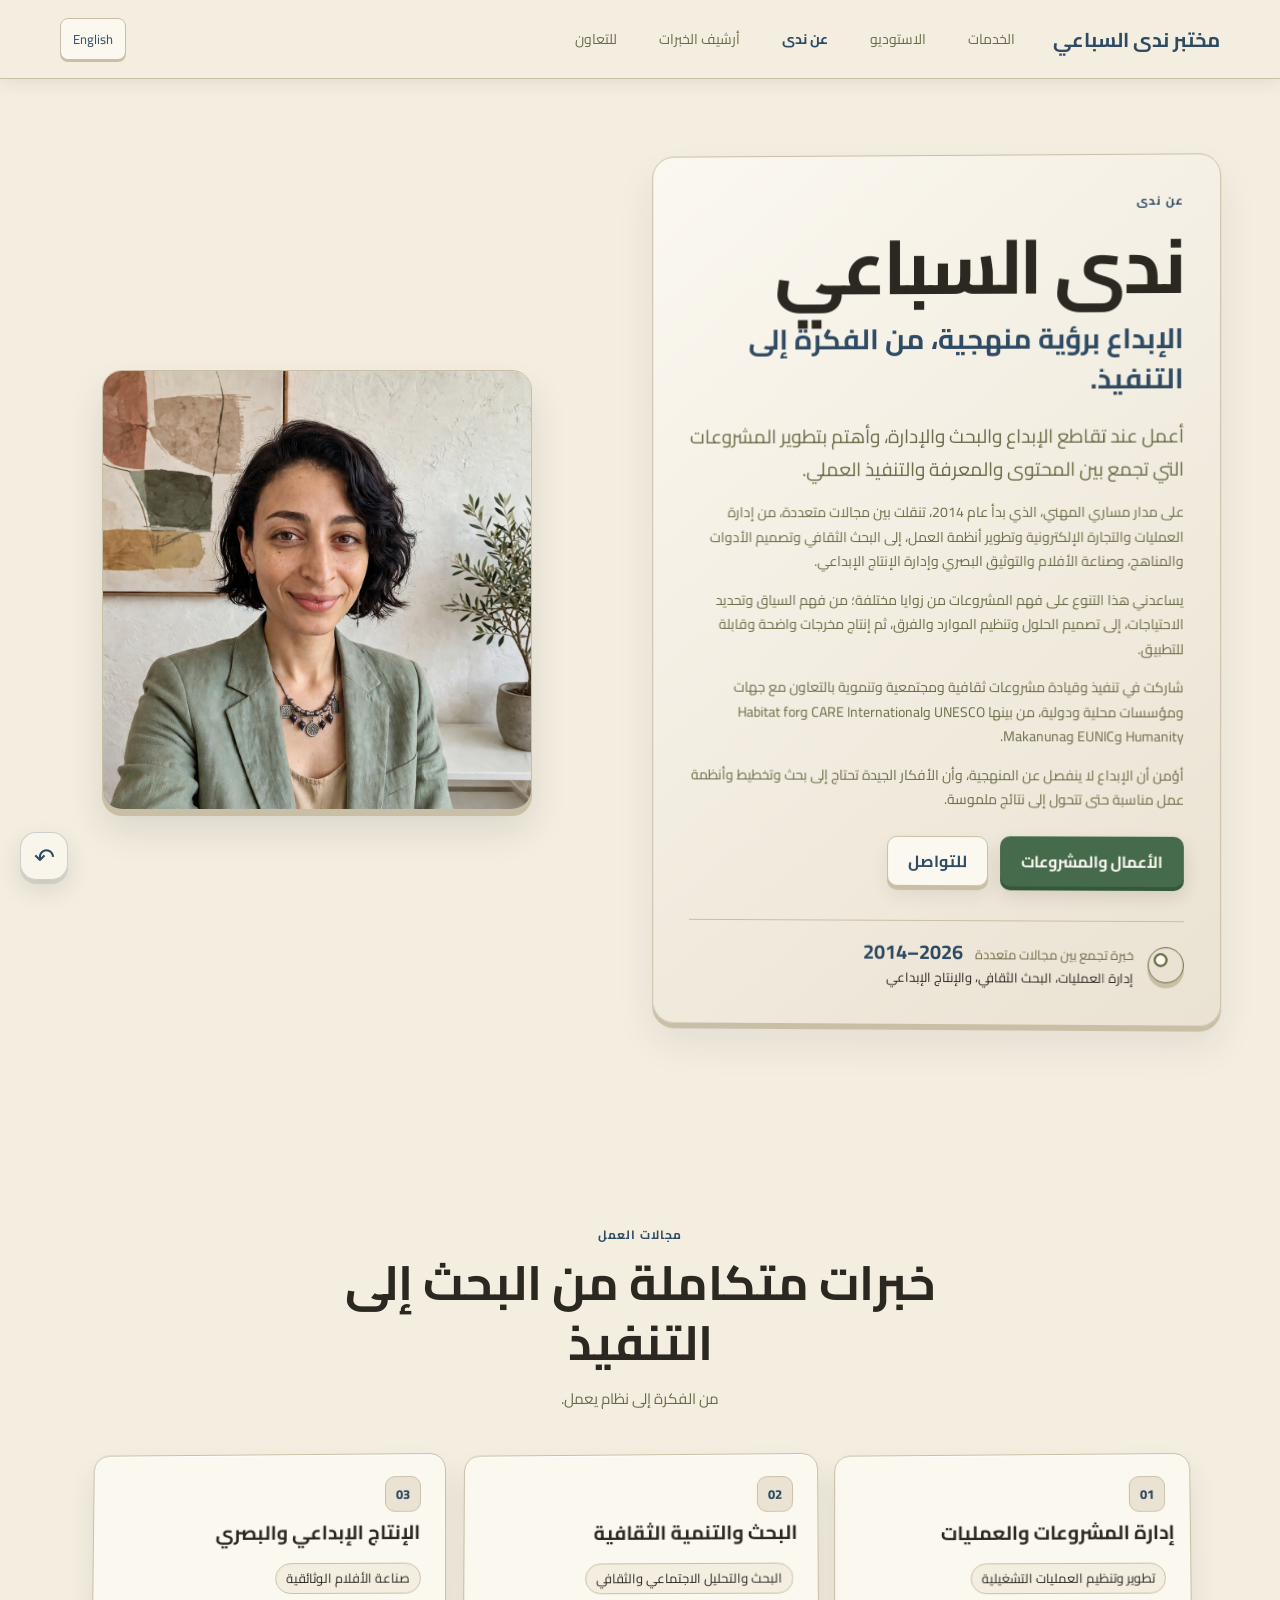
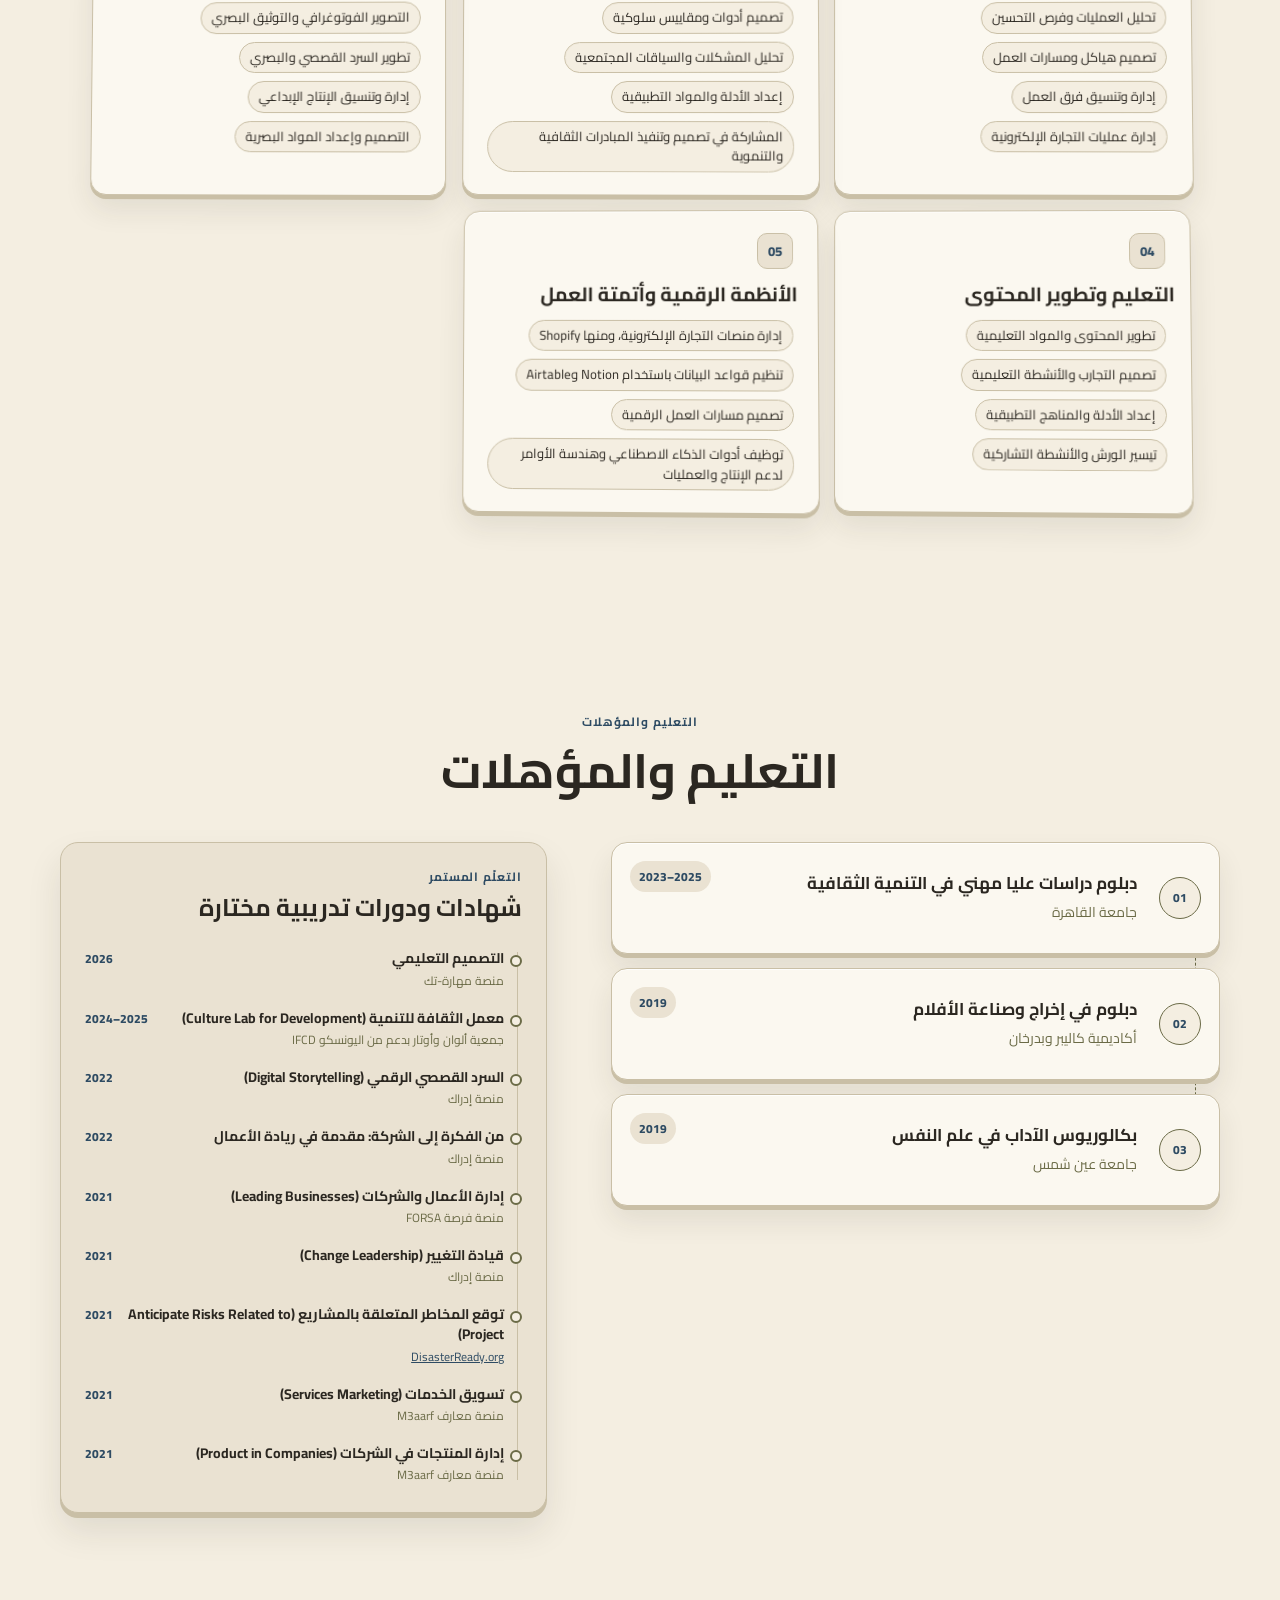
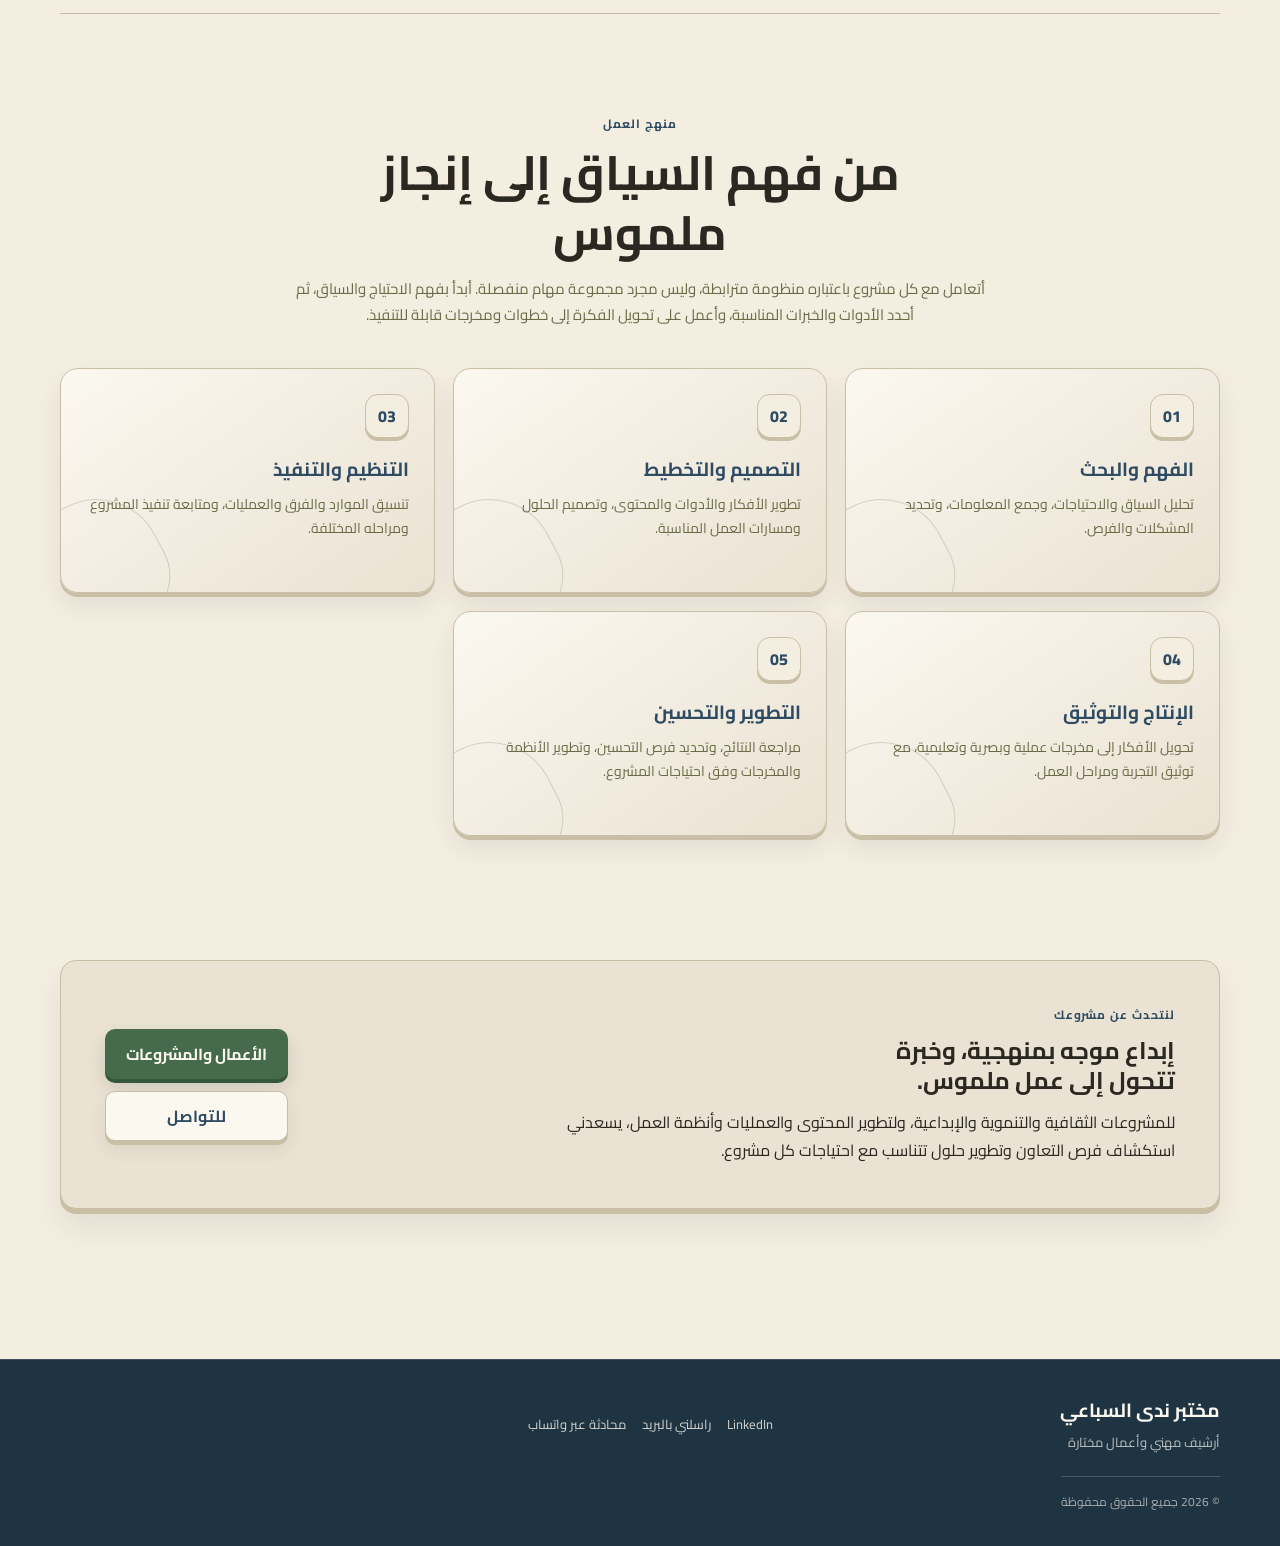
==== commit 856124de: "new edit about me edit and photo caption" ====
--- a/about.html
+++ b/about.html
@@ -3,8 +3,8 @@
 <head>
   <meta charset="utf-8">
   <meta name="viewport" content="width=device-width, initial-scale=1">
-  <meta name="description" content="ندى السباعي قيادية متخصصة في إدارة العمليات والتجارة الإلكترونية، والتصميم التعليمي، والأبحاث الثقافية، والإنتاج البصري، وهندسة أوامر الذكاء الاصطناعي، بخبرة تمتد لأكثر من 11 عامًا.">
-  <title>ندى السباعي | تطوير العمليات والأنظمة - التصميم التعليمي والمؤسسي - الإنتاج البصري - تمكين/تطبيقات الذكاء الاصطناعي</title>
+  <meta name="description" content="ندى السباعي تعمل عند تقاطع الإبداع والبحث والإدارة، بخبرة في المشروعات الثقافية والإنتاج الإبداعي والتعليمي والعمليات الرقمية منذ 2014.">
+  <title>ندى السباعي | كتابة المحتوى والمشروعات الثقافية والإنتاج البصري</title>
   <link rel="preconnect" href="https://fonts.googleapis.com">
   <link rel="preconnect" href="https://fonts.gstatic.com" crossorigin>
   <link href="https://fonts.googleapis.com/css2?family=Cairo:wght@400;500;600;700;800&display=swap" rel="stylesheet">
@@ -18,17 +18,18 @@
         "@type": "Person",
         "name": "Nada Elsebaee",
         "alternateName": "SOUAD (NADA) AHMED EL-SEBAEE",
-        "jobTitle": "Operations leader, instructional designer, and visual producer",
+        "jobTitle": "Writer, cultural project designer, and visual producer",
         "sameAs": [
           "https://linkedin.com/in/nada-elsebaee-25632b138"
         ],
         "knowsAbout": [
-          "Strategic operations",
-          "Digital operations",
-          "Instructional design",
-          "Cultural and academic research",
-          "Creative and visual production",
-          "AI prompt engineering"
+          "Project and operations management",
+          "Cultural project design and coordination",
+          "Cultural and social research",
+          "Screenwriting and editorial content",
+          "Educational content",
+          "Visual production and documentation",
+          "Digital workflows and e-commerce"
         ]
       }
     }
@@ -41,10 +42,12 @@
       <header class="about-hero-copy">
         <p class="eyebrow" data-copy="aboutEyebrow">عن ندى</p>
         <h1 id="about-title" data-copy="aboutTitle">ندى السباعي</h1>
-        <p class="about-subtitle" data-about="subtitle">خبيرة إدارة عمليات، تصميم تعليمي، وإنتاج بصري</p>
-        <p class="lead about-lead" data-about="intro">قيادية متخصصة واسعة الخبرات، تجمع بين المنهجية والإبداع برؤية عابرة للأطر الجامدة. أتنقل من التصميم وتطوير المناهج، إلى الإدارة الاستراتيجية للعمليات والتجارة الإلكترونية، وصناعة المحتوى والتوثيق البصري، مع توظيف التقنيات والأدوات مثل هندسة أوامر الذكاء الاصطناعي.</p>
-        <p class="about-bio-detail" data-about="experienceStory">يمتد سجلي المهني لأكثر من 11 عامًا (2014–2026) في قيادة المنصات الرقمية وإدارتها، وتأسيس المقرات والمستودعات والأنظمة التشغيلية من الصفر. كما أدرت مبادرات ومشروعات مجتمعية وتنموية محلية ودولية بالتعاون مع جهات مثل UNESCO وCARE International وHabitat for Humanity وEUNIC وMakanuna.</p>
-        <p class="about-bio-detail" data-about="educationStory">أجمع بين خلفية أكاديمية في علم النفس من جامعة عين شمس، ودبلومات تخصصية بتقدير ممتاز في التنمية الثقافية من جامعة القاهرة وإخراج الأفلام من أكاديمية بدرخان، إلى جانب مهارات في أتمتة مسارات العمل، وبناء قواعد البيانات على Notion وAirtable، وتصميم المقاييس السلوكية والأدلة التطبيقية.</p>
+        <p class="about-subtitle" data-about="subtitle">الإبداع برؤية منهجية، من الفكرة إلى التنفيذ.</p>
+        <p class="lead about-lead" data-about="intro">أعمل عند تقاطع الإبداع والبحث والإدارة، وأهتم بتطوير المشروعات التي تجمع بين المحتوى والمعرفة والتنفيذ العملي.</p>
+        <p class="about-bio-detail" data-about="experienceStory">على مدار مساري المهني، الذي بدأ عام 2014، تنقلت بين مجالات متعددة، من إدارة العمليات والتجارة الإلكترونية وتطوير أنظمة العمل، إلى البحث الثقافي وتصميم الأدوات والمناهج، وصناعة الأفلام والتوثيق البصري وإدارة الإنتاج الإبداعي.</p>
+        <p class="about-bio-detail" data-about="projectStory">يساعدني هذا التنوع على فهم المشروعات من زوايا مختلفة؛ من فهم السياق وتحديد الاحتياجات، إلى تصميم الحلول وتنظيم الموارد والفرق، ثم إنتاج مخرجات واضحة وقابلة للتطبيق.</p>
+        <p class="about-bio-detail" data-about="partnersStory">شاركت في تنفيذ وقيادة مشروعات ثقافية ومجتمعية وتنموية بالتعاون مع جهات ومؤسسات محلية ودولية، من بينها UNESCO وCARE International وHabitat for Humanity وEUNIC وMakanuna.</p>
+        <p class="about-bio-detail" data-about="beliefStory">أؤمن أن الإبداع لا ينفصل عن المنهجية، وأن الأفكار الجيدة تحتاج إلى بحث وتخطيط وأنظمة عمل مناسبة حتى تتحول إلى نتائج ملموسة.</p>
         <div class="about-actions">
           <a class="button button-primary" href="archive.html" data-about="workCta">الأعمال والمشروعات</a>
           <a class="button button-secondary" href="contact.html" data-about="contactCta">للتواصل</a>
@@ -52,51 +55,38 @@
         <div class="about-experience">
           <span class="about-experience-mark" aria-hidden="true"></span>
           <div>
-            <span class="about-experience-label" data-about="experienceLabel">خبرة ممتدة</span>
+            <span class="about-experience-label" data-about="experienceLabel">خبرة تجمع بين مجالات متعددة</span>
             <strong data-about="experienceValue" dir="ltr">2014–2026</strong>
-            <span data-about="experienceCaption">قيادة، تأسيس، وتشغيل</span>
+            <span data-about="experienceCaption">إدارة العمليات، البحث الثقافي، والإنتاج الإبداعي</span>
           </div>
         </div>
       </header>
-      <div class="about-hero-visual" aria-hidden="true">
-        <div class="about-orbit about-orbit-outer"></div>
-        <div class="about-orbit about-orbit-inner"></div>
-        <div class="about-visual-disc"><span>N</span></div>
-        <div class="about-float-card about-float-card-top"><span>01</span><b data-about="heroVisualLabel">منهجية × إبداع</b></div>
-        <div class="about-float-card about-float-card-bottom"><span class="about-float-dot"></span><b data-about="heroVisualCaption">من الفكرة إلى نظام يعمل</b></div>
+      <div class="about-hero-visual">
+        <img class="about-hero-photo" src="assets/images/projects/assetsimagesnada-portrait (4).webp" alt="صورة شخصية مهنية لندى السباعي" decoding="async">
       </div>
-    </section>
-
-    <section class="about-section about-gallery-section" aria-labelledby="about-gallery-title">
-      <header class="about-section-heading">
-        <p class="eyebrow" data-copy="aboutGalleryEyebrow"></p>
-        <h2 id="about-gallery-title" data-copy="aboutGalleryTitle"></h2>
-        <p class="about-gallery-intro" data-copy="aboutGalleryIntro"></p>
-      </header>
-      <div class="media-grid about-gallery-grid" id="about-gallery"></div>
     </section>
 
     <section class="about-section about-expertise-section" aria-labelledby="competencies-title">
       <header class="about-section-heading">
         <p class="eyebrow" data-about="competenciesEyebrow">مجالات العمل</p>
-        <h2 id="competencies-title" data-about="competenciesTitle">كفاءات تتكامل لصناعة أثر</h2>
+        <h2 id="competencies-title" data-about="competenciesTitle">خبرات متكاملة من البحث إلى التنفيذ</h2>
+        <p class="about-section-summary" data-about="competenciesSummary">من الفكرة إلى نظام يعمل.</p>
       </header>
       <div class="about-expertise-graphic">
         <div class="about-competencies" id="about-competencies"></div>
-        <div class="about-expertise-core" aria-hidden="true"><span data-about="competenciesCenter">الخبرة</span></div>
       </div>
     </section>
 
     <section class="about-section about-learning-section" aria-labelledby="education-title">
       <header class="about-section-heading">
-        <p class="eyebrow" data-about="educationEyebrow">التكوين الأكاديمي</p>
+        <p class="eyebrow" data-about="educationEyebrow">التعليم والمؤهلات</p>
         <h2 id="education-title" data-about="educationTitle">التعليم والمؤهلات</h2>
       </header>
       <ol class="about-education-list" id="about-education"></ol>
       <aside class="about-training-rail" aria-labelledby="training-title">
         <div class="about-training-heading">
           <p class="eyebrow" data-about="trainingEyebrow">التعلّم المستمر</p>
-          <h2 id="training-title" data-about="trainingTitle">الشهادات والدورات التدريبية</h2>
+          <h2 id="training-title" data-about="trainingTitle">شهادات ودورات تدريبية مختارة</h2>
         </div>
         <ol class="about-training-list" id="about-trainings"></ol>
       </aside>
@@ -104,8 +94,9 @@
 
     <section class="about-section about-approach-section" aria-labelledby="approach-title">
       <header class="about-section-heading">
-        <p class="eyebrow" data-home="approachEyebrow"></p>
-        <h2 id="approach-title" data-home="approachTitle"></h2>
+        <p class="eyebrow" data-about="approachEyebrow">منهج العمل</p>
+        <h2 id="approach-title" data-about="approachTitle">من فهم السياق إلى إنجاز ملموس</h2>
+        <p class="about-section-summary" data-about="approachIntro">أتعامل مع كل مشروع باعتباره منظومة مترابطة، وليس مجرد مجموعة مهام منفصلة. أبدأ بفهم الاحتياج والسياق، ثم أحدد الأدوات والخبرات المناسبة، وأعمل على تحويل الفكرة إلى خطوات ومخرجات قابلة للتنفيذ.</p>
       </header>
       <div class="about-approach-grid" id="about-approach"></div>
     </section>
@@ -113,8 +104,8 @@
     <section class="about-cta" aria-labelledby="about-cta-title">
       <div class="about-cta-copy">
         <p class="eyebrow" data-about="ctaEyebrow">لنتحدث عن مشروعك</p>
-        <h2 id="about-cta-title" data-about="ctaTitle">خبرة تجمع بين الإبداع والمنهجية</h2>
-        <p data-about="ctaText">من تأسيس الأنظمة التشغيلية إلى تطوير الأدلة والمحتوى البصري، أدمج الخبرات المناسبة لبناء مخرجات واضحة وقابلة للتطبيق.</p>
+        <h2 id="about-cta-title" data-about="ctaTitle">إبداع موجه بمنهجية، وخبرة تتحول إلى عمل ملموس.</h2>
+        <p data-about="ctaText">للمشروعات الثقافية والتنموية والإبداعية، ولتطوير المحتوى والعمليات وأنظمة العمل، يسعدني استكشاف فرص التعاون وتطوير حلول تتناسب مع احتياجات كل مشروع.</p>
       </div>
       <div class="about-cta-actions">
         <a class="button button-primary" href="archive.html" data-about="workCta">الأعمال والمشروعات</a>
--- a/style.css
+++ b/style.css
@@ -464,6 +464,7 @@
   transform-style: preserve-3d;
   transition: box-shadow .28s ease, transform .28s ease, border-color .28s ease;
 }
+.project-card-no-image { min-height: 260px; }
 .project-card:hover, .project-card:focus-within {
   border-color: var(--line);
   box-shadow: 0 4px 0 rgba(46,75,99,.12), 0 18px 30px rgba(46,75,99,.18), inset 0 1px rgba(255,255,255,.8);
@@ -832,8 +833,11 @@
 .gallery-placeholder { min-height: 190px; flex-direction: column; gap: 10px; border-radius: 10px; }
 .gallery-placeholder .placeholder-mark { width: 44px; height: 44px; font-size: 20px; }
 .media-links { display: flex; flex-wrap: wrap; gap: 8px 22px; margin: 18px 0 0; padding: 0; list-style: none; }
-.more-projects { border-top: 1px solid var(--line); }
-.more-projects h2 { margin-bottom: 22px; font-family: var(--serif); font-size: 28px; }
+.project-contact-cta { display: grid; grid-template-columns: minmax(0, 1fr) auto; gap: 14px 28px; align-items: center; margin-top: 64px; padding: clamp(24px, 4vw, 42px); border: 1px solid var(--line); border-radius: 18px; background: linear-gradient(125deg, var(--surface), var(--white) 68%); box-shadow: 0 5px 0 var(--line), 0 16px 30px rgba(43,39,33,.08); }
+.project-contact-cta .eyebrow { grid-column: 1 / -1; margin: 0; }
+.project-contact-cta h2 { margin: 0; color: var(--blue); font-size: clamp(22px, 3vw, 30px); line-height: 1.4; }
+.project-contact-cta p:not(.eyebrow) { max-width: 65ch; margin: 0; color: var(--muted); }
+.project-contact-cta .button { grid-column: 2; grid-row: 2 / span 2; }
 
 .writing-panel {
   display: grid;
@@ -889,37 +893,24 @@
 .about-experience-label { color: var(--muted); font-size: 13px; }
 .about-experience strong { color: var(--blue); font-size: 20px; line-height: 1.3; }
 .about-experience > div > span:last-child { grid-column: 1 / -1; font-size: 13px; }
-.about-hero-visual { position: relative; display: grid; min-height: 420px; place-items: center; perspective: 1000px; isolation: isolate; }
-.about-hero-visual::before { position: absolute; inset: 8% 4%; z-index: -1; border: 1px solid var(--line); border-radius: 48% 52% 43% 57% / 48% 42% 58% 52%; background: radial-gradient(ellipse at 50% 46%, var(--white), var(--surface) 56%, transparent 72%); content: ""; transform: rotate(-14deg); }
-.about-orbit { position: absolute; width: min(82%, 360px); aspect-ratio: 1; border: 1px solid var(--line); border-radius: 50%; transform-style: preserve-3d; }
-.about-orbit-outer { border-style: dashed; animation: about-orbit-turn 42s linear infinite; }
-.about-orbit-inner { width: min(64%, 280px); border-color: var(--olive); opacity: .65; transform: rotateX(68deg) rotateZ(-24deg); }
-.about-visual-disc { display: grid; width: clamp(150px, 19vw, 230px); aspect-ratio: 1; place-items: center; border: 1px solid rgba(255,255,255,.6); border-radius: 38% 62% 54% 46% / 46% 42% 58% 54%; background: linear-gradient(145deg, var(--blue), var(--blue-dark)); box-shadow: 12px 18px 0 var(--line), 22px 30px 48px rgba(43,39,33,.2), inset 5px 5px 18px rgba(255,255,255,.17), inset -10px -14px 26px rgba(0,0,0,.18); color: var(--paper); transform: rotate(-8deg) rotateY(-12deg); animation: about-disc-float 7s ease-in-out infinite; }
-.about-visual-disc span { font-size: clamp(70px, 10vw, 112px); font-weight: 800; line-height: 1; text-shadow: 0 5px 0 rgba(0,0,0,.13); transform: translateZ(28px); }
-.about-float-card { position: absolute; display: flex; align-items: center; gap: 12px; max-width: 240px; padding: 13px 16px; border: 1px solid rgba(255,255,255,.8); border-radius: 12px; background: var(--white); box-shadow: 0 12px 24px rgba(43,39,33,.14), 0 4px 0 var(--line); transform: perspective(700px) rotateY(-9deg) rotateX(4deg); }
-.about-float-card b { font-size: 14px; }
-.about-float-card-top { top: 15%; inset-inline-start: 0; }
-.about-float-card-top > span { color: var(--rust); font-size: 22px; font-weight: 800; }
-.about-float-card-bottom { right: 2%; bottom: 14%; }
-.about-float-dot { width: 10px; height: 10px; flex: 0 0 10px; border-radius: 50%; background: var(--olive); box-shadow: 0 0 0 5px rgba(107,107,71,.14); }
+.about-hero-visual { display: flex; justify-content: center; min-width: 0; }
+.about-hero-photo { display: block; width: min(100%, 430px); height: clamp(280px, 39vw, 440px); border: 1px solid var(--line); border-radius: 20px; background: var(--surface); box-shadow: 0 6px 0 var(--line), 0 20px 36px rgba(43,39,33,.12); object-fit: cover; object-position: center; }
 .about-section { padding-block: clamp(54px, 8vw, 100px); }
 .about-section-heading { max-width: 700px; margin: 0 auto 40px; text-align: center; }
 .about-section-heading .eyebrow { margin-bottom: 8px; }
 .about-section-heading h2 { margin-bottom: 0; font-size: clamp(30px, 4.4vw, 48px); line-height: 1.25; }
 .about-expertise-section { position: relative; }
-.about-expertise-graphic { position: relative; display: grid; max-width: 960px; min-height: 520px; grid-template-columns: minmax(0, 1fr) 148px minmax(0, 1fr); grid-template-rows: minmax(200px, auto) 84px minmax(200px, auto); align-items: stretch; margin-inline: auto; perspective: 1200px; background: linear-gradient(var(--line),var(--line)) center / 1px calc(100% - 140px) no-repeat, linear-gradient(90deg,var(--line),var(--line)) center / calc(100% - 190px) 1px no-repeat; }
+.about-section-summary { max-width: 760px; margin: 14px auto 0; color: var(--muted); font-size: 15px; line-height: 1.75; }
+.about-expertise-graphic { position: relative; display: grid; max-width: 1100px; grid-template-columns: repeat(3, minmax(0, 1fr)); gap: 16px; align-items: stretch; margin-inline: auto; perspective: 1200px; }
 .about-competencies { display: contents; }
 .about-competency-card { position: relative; z-index: 1; min-width: 0; padding: 22px 24px; border: 1px solid var(--line); border-radius: 16px; background: var(--white); box-shadow: 0 3px 0 var(--line), 0 14px 28px rgba(43,39,33,.08), inset 0 1px rgba(255,255,255,.9); transform: perspective(950px) rotateX(1deg) rotateY(-1deg); transform-style: preserve-3d; transition: transform .28s ease, box-shadow .28s ease, border-color .28s ease; }
 .about-competency-card:hover { z-index: 2; border-color: var(--olive); box-shadow: 0 7px 0 var(--line), 0 22px 36px rgba(43,39,33,.15), inset 0 1px rgba(255,255,255,.9); transform: perspective(950px) translateY(-6px) rotateX(4deg) rotateY(-3deg); }
-.about-competency-card-1 { grid-column: 1; grid-row: 1; }
-.about-competency-card-2 { grid-column: 3; grid-row: 1; }
-.about-competency-card-3 { grid-column: 3; grid-row: 3; }
-.about-competency-card-4 { grid-column: 1; grid-row: 3; }
+.about-competency-card-1, .about-competency-card-2, .about-competency-card-3, .about-competency-card-4 { grid-column: auto; grid-row: auto; }
+.about-competency-card-5 { grid-column: 2; }
 .about-competency-index, .about-publication-index { display: inline-grid; width: 36px; height: 36px; place-items: center; margin-bottom: 12px; border: 1px solid var(--line); border-radius: 10px; background: var(--surface); color: var(--blue); font-size: 13px; font-weight: 800; }
 .about-competency-card h3 { margin-bottom: 12px; font-size: 19px; line-height: 1.4; transform: translateZ(15px); }
 .about-competency-items { display: flex; flex-wrap: wrap; gap: 8px; margin: 0; padding: 0; list-style: none; }
 .about-competency-items li { padding: 5px 10px; border: 1px solid var(--line); border-radius: 999px; background: var(--paper); font-size: 13px; line-height: 1.5; }
-.about-expertise-core { z-index: 2; display: grid; width: 120px; height: 120px; grid-column: 2; grid-row: 2; place-items: center; align-self: center; justify-self: center; border: 7px solid var(--paper); border-radius: 50%; background: var(--blue); box-shadow: 0 0 0 1px var(--line), 0 10px 22px rgba(43,39,33,.2), inset 0 3px 8px rgba(255,255,255,.18); color: var(--white); font-size: 16px; font-weight: 800; text-align: center; transform: translateZ(24px); }
 .about-learning-section { display: grid; grid-template-columns: minmax(0, 1fr) minmax(300px, .8fr); gap: 32px clamp(24px, 5vw, 72px); align-items: start; }
 .about-learning-section > .about-section-heading { grid-column: 1 / -1; margin-bottom: 10px; }
 .about-education-list { position: relative; display: grid; gap: 14px; margin: 0; padding: 0; list-style: none; }
@@ -952,8 +943,6 @@
 .about-cta h2 { max-width: 25ch; margin-bottom: 12px; }
 .about-cta-copy > p:last-child { max-width: 70ch; margin-bottom: 0; }
 .about-cta-actions { flex-direction: column; margin-top: 0; }
-@keyframes about-orbit-turn { to { transform: rotate(1turn); } }
-@keyframes about-disc-float { 0%, 100% { transform: translateY(0) rotate(-8deg) rotateY(-12deg); } 50% { transform: translateY(-9px) rotate(-5deg) rotateY(-7deg); } }
 .contact-main { min-height: 70vh; }
 .contact-cards { display: grid; grid-template-columns: repeat(3, 1fr); gap: 16px; }
 .contact-card {
@@ -1212,8 +1201,8 @@
 .studio-video-details { display: grid; grid-template-columns: 36px minmax(0, 1fr); gap: 5px 10px; align-items: start; padding: 18px 20px 20px; }
 .studio-video-index { grid-row: span 2; padding-top: 2px; color: var(--accent-green); font-family: var(--serif); font-size: 13px; font-weight: 800; }
 .studio-video-title { margin: 0; color: var(--blue); font-size: 16px; line-height: 1.5; }
-.studio-project-link { grid-column: 2; justify-self: start; margin-top: 7px; color: var(--accent-green); font-size: 12px; font-weight: 800; text-decoration: none; }
-.studio-project-link:hover { text-decoration: underline; text-underline-offset: 4px; }
+.studio-video-title-link { color: inherit; text-decoration: none; text-decoration-color: var(--accent-green); text-underline-offset: 4px; }
+.studio-video-title-link:hover, .studio-video-title-link:focus-visible { text-decoration: underline; }
 .home-studio-section { overflow: hidden; }
 .home-studio-panel {
   position: relative;
@@ -1229,11 +1218,8 @@
   background: linear-gradient(125deg, var(--surface), var(--white) 62%);
   box-shadow: 0 7px 0 var(--line), 0 22px 44px rgba(43,39,33,.1);
 }
-.home-studio-art { position: relative; display: grid; min-height: 220px; place-items: center; perspective: 700px; }
-.home-studio-orbit { position: absolute; width: min(270px, 70vw); aspect-ratio: 1; border: 1px solid rgba(46,75,99,.3); border-radius: 50%; box-shadow: inset 0 0 0 15px rgba(201,216,184,.12), 0 15px 30px rgba(43,39,33,.08); }
-.home-studio-orbit-one { transform: rotateX(62deg) rotateZ(-25deg); }
-.home-studio-orbit-two { width: min(205px, 56vw); transform: rotateX(62deg) rotateZ(35deg) translateZ(24px); }
-.home-studio-play { position: relative; display: grid; width: 82px; height: 82px; place-items: center; padding-inline-start: 5px; border: 1px solid rgba(255,255,255,.7); border-radius: 24px; background: var(--blue); box-shadow: 0 8px 0 var(--blue-dark), 0 20px 35px rgba(43,39,33,.2); color: var(--white); font-size: 26px; transform: rotate(-8deg) translateZ(35px); }
+.home-studio-art { min-width: 0; min-height: 220px; overflow: hidden; border: 1px solid var(--line); border-radius: 16px; background: var(--surface); }
+.home-studio-photo { display: block; width: 100%; height: 100%; min-height: 220px; object-fit: cover; object-position: center; }
 .home-studio-copy { position: relative; z-index: 1; max-width: 600px; }
 .home-studio-copy h2 { margin: 6px 0 12px; color: var(--blue); font-size: clamp(28px, 4vw, 42px); }
 .home-studio-copy > p:not(.eyebrow) { max-width: 58ch; margin: 0 0 22px; color: var(--muted); }
@@ -1280,7 +1266,7 @@
 @media (prefers-reduced-motion: reduce) {
   .studio-video-card, .studio-video-thumbnail, .studio-video-play, .page-return-button { transition: none; }
   .studio-video-card:hover, .page-return-button:hover { transform: none; }
-  .home-studio-orbit, .home-studio-play { transform: none; }
+  .home-studio-photo { min-height: 185px; }
   .hero h1 { max-width: 100%; font-size: clamp(34px, 10vw, 42px); }
   .home-services-intro { font-size: 14px; }
   .service-card { padding: 20px; }
@@ -1326,9 +1312,9 @@
 }
 @media (max-width: 1024px) {
   .about-hero { min-height: 540px; grid-template-columns: minmax(0, 1fr) minmax(260px, .8fr); gap: 28px; }
-  .about-hero-visual { min-height: 360px; }
-  .about-expertise-graphic { grid-template-columns: minmax(0, 1fr) 112px minmax(0, 1fr); grid-template-rows: minmax(220px, auto) 58px minmax(220px, auto); }
-  .about-expertise-core { width: 100px; height: 100px; font-size: 14px; }
+  .about-hero-photo { height: clamp(280px, 39vw, 400px); }
+  .about-expertise-graphic { grid-template-columns: repeat(2, minmax(0, 1fr)); }
+  .about-competency-card-5 { grid-column: auto; }
   .about-competency-card { padding: 19px; }
   .about-competency-card h3 { font-size: 17px; }
   .about-learning-section { grid-template-columns: minmax(0, 1fr) minmax(280px, .85fr); }
@@ -1337,15 +1323,9 @@
 @media (max-width: 768px) {
   .about-hero { min-height: 0; grid-template-columns: 1fr; gap: 0; padding-bottom: 46px; }
   .about-hero-copy { max-width: none; }
-  .about-hero-visual { min-height: 330px; grid-row: 2; }
-  .about-visual-disc { width: 160px; }
-  .about-visual-disc span { font-size: 82px; }
-  .about-float-card-top { top: 10%; inset-inline-start: 5%; }
-  .about-float-card-bottom { right: 4%; bottom: 8%; }
-  .about-expertise-graphic { display: flex; min-height: 0; flex-direction: column; gap: 14px; background: none; }
-  .about-expertise-core { order: -1; width: auto; height: auto; min-height: 42px; align-self: center; justify-self: auto; margin-bottom: 4px; padding: 6px 20px; border-width: 2px; border-radius: 999px; }
-  .about-competencies { display: grid; grid-template-columns: repeat(2, minmax(0, 1fr)); gap: 14px; }
-  .about-competency-card-1, .about-competency-card-2, .about-competency-card-3, .about-competency-card-4 { grid-column: auto; grid-row: auto; }
+  .about-hero-visual { grid-row: 2; }
+  .about-hero-photo { width: min(100%, 390px); height: clamp(280px, 76vw, 380px); }
+  .about-expertise-graphic { grid-template-columns: repeat(2, minmax(0, 1fr)); gap: 14px; }
   .about-competency-card { min-height: 0; }
   .about-learning-section { grid-template-columns: 1fr; gap: 24px; }
   .about-learning-section > .about-section-heading { grid-column: auto; }
@@ -1356,6 +1336,8 @@
 }
 @media (max-width: 520px) {
   .about-main { padding-top: 34px;   }
+  .about-expertise-graphic { grid-template-columns: 1fr; }
+  .about-competency-card-5 { grid-column: auto; }
 }
 
 /* Shared raised-card theme inspired by the Services page. */
@@ -1472,12 +1454,7 @@
 
 @media (max-width: 520px) {
   .about-hero-copy h1 { font-size: 42px; }
-  .about-hero-visual { min-height: 290px; }
-  .about-visual-disc { width: 138px; }
-  .about-visual-disc span { font-size: 72px; }
-  .about-float-card { max-width: 190px; padding: 10px 12px; }
-  .about-float-card b { font-size: 12px; }
-  .about-float-card-top > span { font-size: 18px; }
+  .about-hero-photo { height: 280px; }
   .about-experience > div { grid-template-columns: 1fr auto; }
   .about-competencies, .about-publications-grid { grid-template-columns: 1fr; }
   .about-competency-card { padding: 20px; }
@@ -1492,7 +1469,6 @@
   .about-cta-actions { align-items: stretch; }
 }
 @media (prefers-reduced-motion: reduce) {
-  .about-orbit-outer, .about-visual-disc { animation: none; }
   .about-competency-card, .about-publication-card, .service-card { transform: none; }
 }
 
@@ -2142,43 +2118,21 @@
 .card-image .placeholder-caption { position: absolute; inset: 0; display: grid; place-items: center; padding: 16px; }
 .project-cover { position: relative; height: clamp(240px, 38vw, 440px); min-height: 0; overflow: hidden; margin: 0; }
 .project-cover-photo { position: absolute; inset: 0; width: 100%; height: 100%; object-fit: contain; }
-.project-cover-caption {
-  position: absolute;
-  inset-inline-start: 18px;
-  bottom: 18px;
-  z-index: 1;
-  max-width: calc(100% - 36px);
-  padding: 8px 12px;
-  border: 1px solid rgba(255,255,255,.55);
-  border-radius: 8px;
-  background: rgba(34,59,80,.72);
-  color: var(--white);
-  font-size: 13px;
-  font-weight: 700;
-  line-height: 1.5;
-  text-align: start;
-  backdrop-filter: blur(8px);
-}
-.project-gallery-item { min-width: 0; overflow: hidden; margin: 0; border: 1px solid var(--line); border-radius: 10px; background: var(--white); box-shadow: 0 3px 0 var(--line); }
-.project-gallery-image { display: block; width: 100%; aspect-ratio: 4 / 3; object-fit: cover; }
-.project-gallery-caption { padding: 10px 12px; color: var(--muted); font-size: 12px; line-height: 1.5; }
+.project-gallery-item { display: grid; min-width: 0; aspect-ratio: 4 / 3; overflow: hidden; margin: 0; border: 1px solid var(--line); border-radius: 10px; background: var(--white); box-shadow: 0 3px 0 var(--line); }
+.project-gallery-image { display: block; width: 100%; height: 100%; object-fit: contain; background: var(--surface); }
 @media (max-width: 720px) {
   .project-cover { height: clamp(220px, 62vw, 320px); }
 }
 
 .home-archive-link { display: flex; justify-content: flex-start; margin-top: 28px; }
-.about-gallery-intro { max-width: 65ch; margin: 12px auto 0; color: var(--muted); }
-.about-gallery-grid { align-items: start; }
-.about-gallery-item { height: 100%; }
-.about-gallery-link { display: block; }
-.studio-video-source { display: inline-block; margin-top: 8px; color: var(--blue); font-size: 13px; font-weight: 700; text-decoration: none; }
-.studio-video-source:hover, .studio-video-source:focus-visible { text-decoration: underline; }
 .studio-film-gallery { margin-top: 64px; padding-top: 38px; border-top: 1px solid var(--line); }
 .studio-film-gallery-heading { margin-bottom: 26px; }
 .studio-film-gallery-heading p { max-width: 60ch; margin: 10px 0 0; color: var(--muted); }
 .studio-film-group + .studio-film-group { margin-top: 38px; }
 .studio-film-heading { display: flex; flex-wrap: wrap; align-items: baseline; justify-content: space-between; gap: 8px 18px; margin-bottom: 14px; }
 .studio-film-heading h3 { margin: 0; color: var(--blue); font-size: 22px; }
+.studio-film-project-link { color: inherit; text-decoration-color: var(--accent-green); text-underline-offset: 5px; }
+.studio-film-project-link:hover, .studio-film-project-link:focus-visible { text-decoration-thickness: 2px; }
 .project-videos { padding-top: 48px; }
 .project-video-grid { margin-top: 16px; }
 .selected-work-grid { display: grid; grid-template-columns: repeat(3, minmax(0, 1fr)); gap: 16px; margin-top: 16px; }
@@ -2188,10 +2142,11 @@
 .selected-work-card h3 { margin: 0 0 8px; font-size: 18px; }
 .selected-work-role, .selected-work-years { margin: 0; color: var(--muted); font-size: 13px; }
 .selected-work-years { margin-top: 4px; }
-.project-gallery-image { display: block; width: 100%; height: auto; aspect-ratio: auto; object-fit: contain; background: var(--surface); }
-
 @media (max-width: 760px) {
   .selected-work-grid { grid-template-columns: repeat(2, minmax(0, 1fr)); }
+  .project-contact-cta { grid-template-columns: minmax(0, 1fr); }
+  .project-contact-cta .eyebrow { grid-column: 1; }
+  .project-contact-cta .button { grid-column: 1; grid-row: auto; justify-self: start; }
 }
 @media (max-width: 520px) {
   .selected-work-grid { grid-template-columns: minmax(0, 1fr); }
